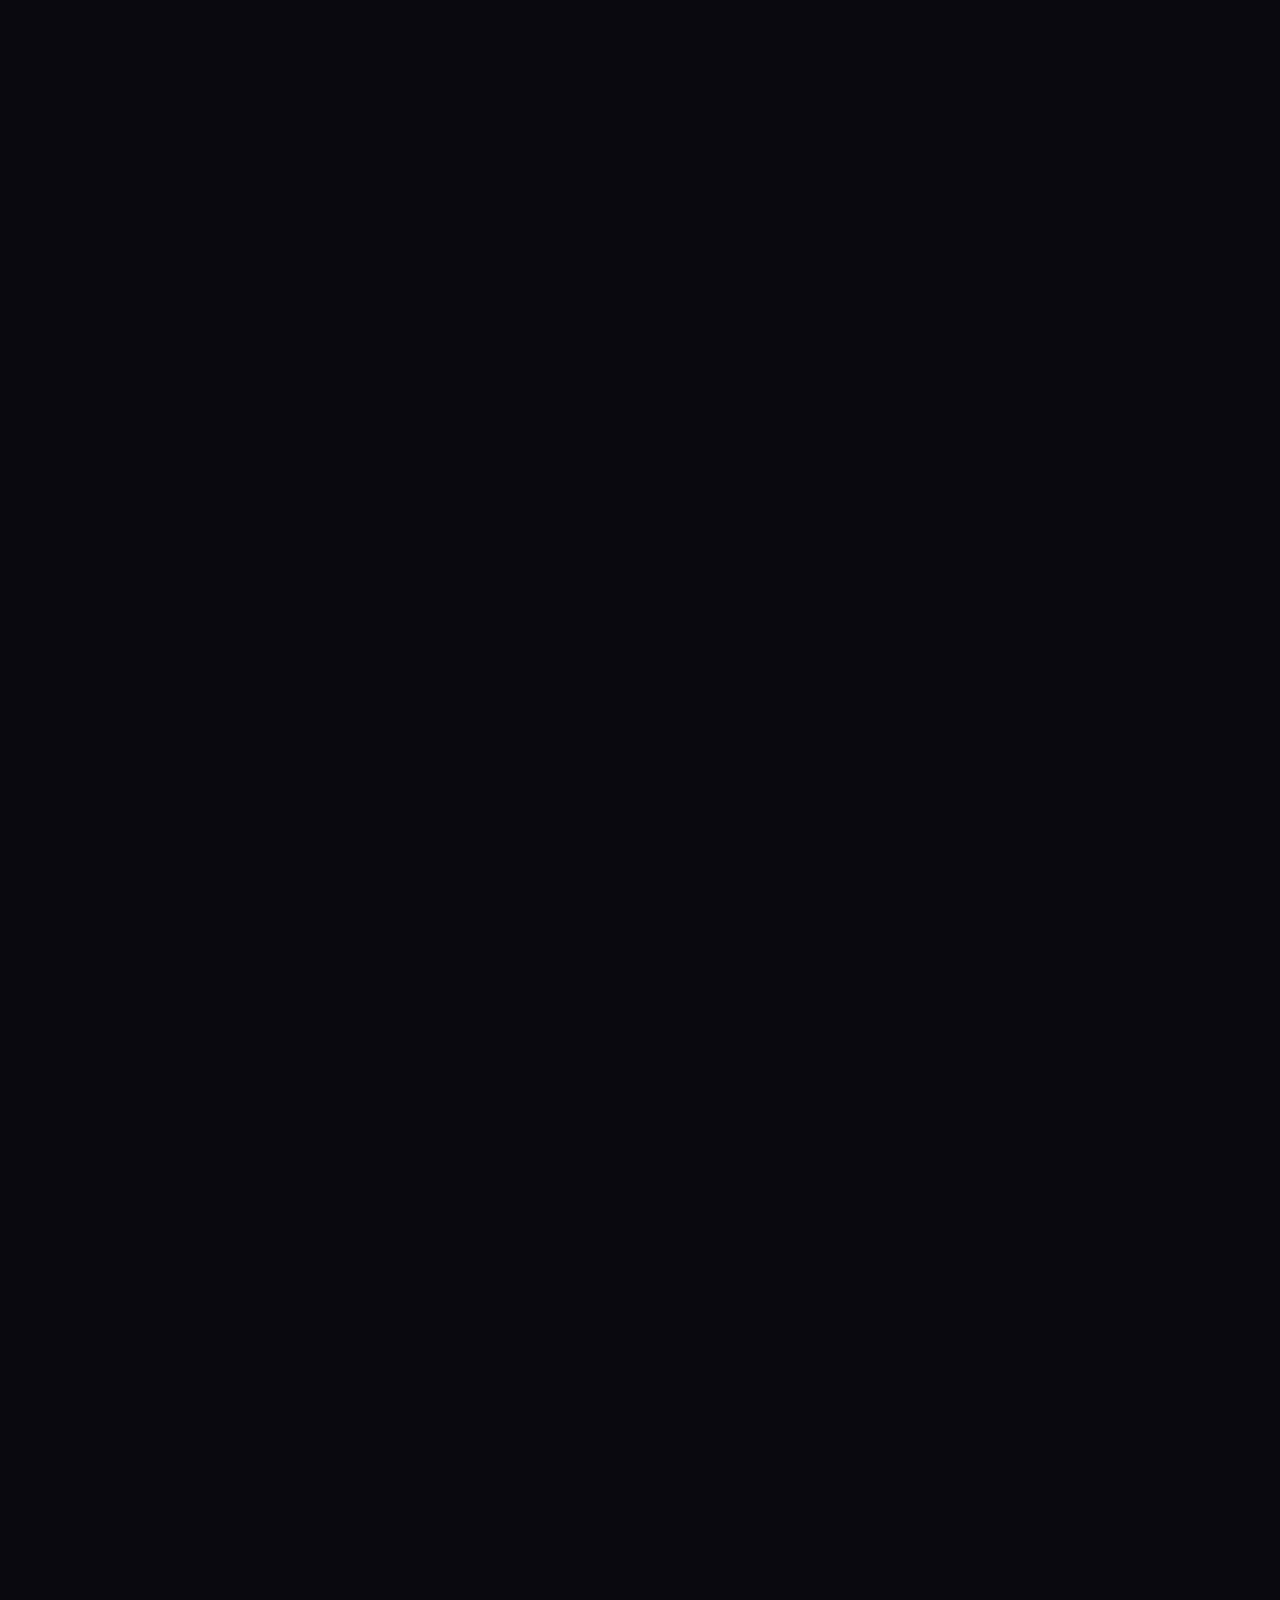
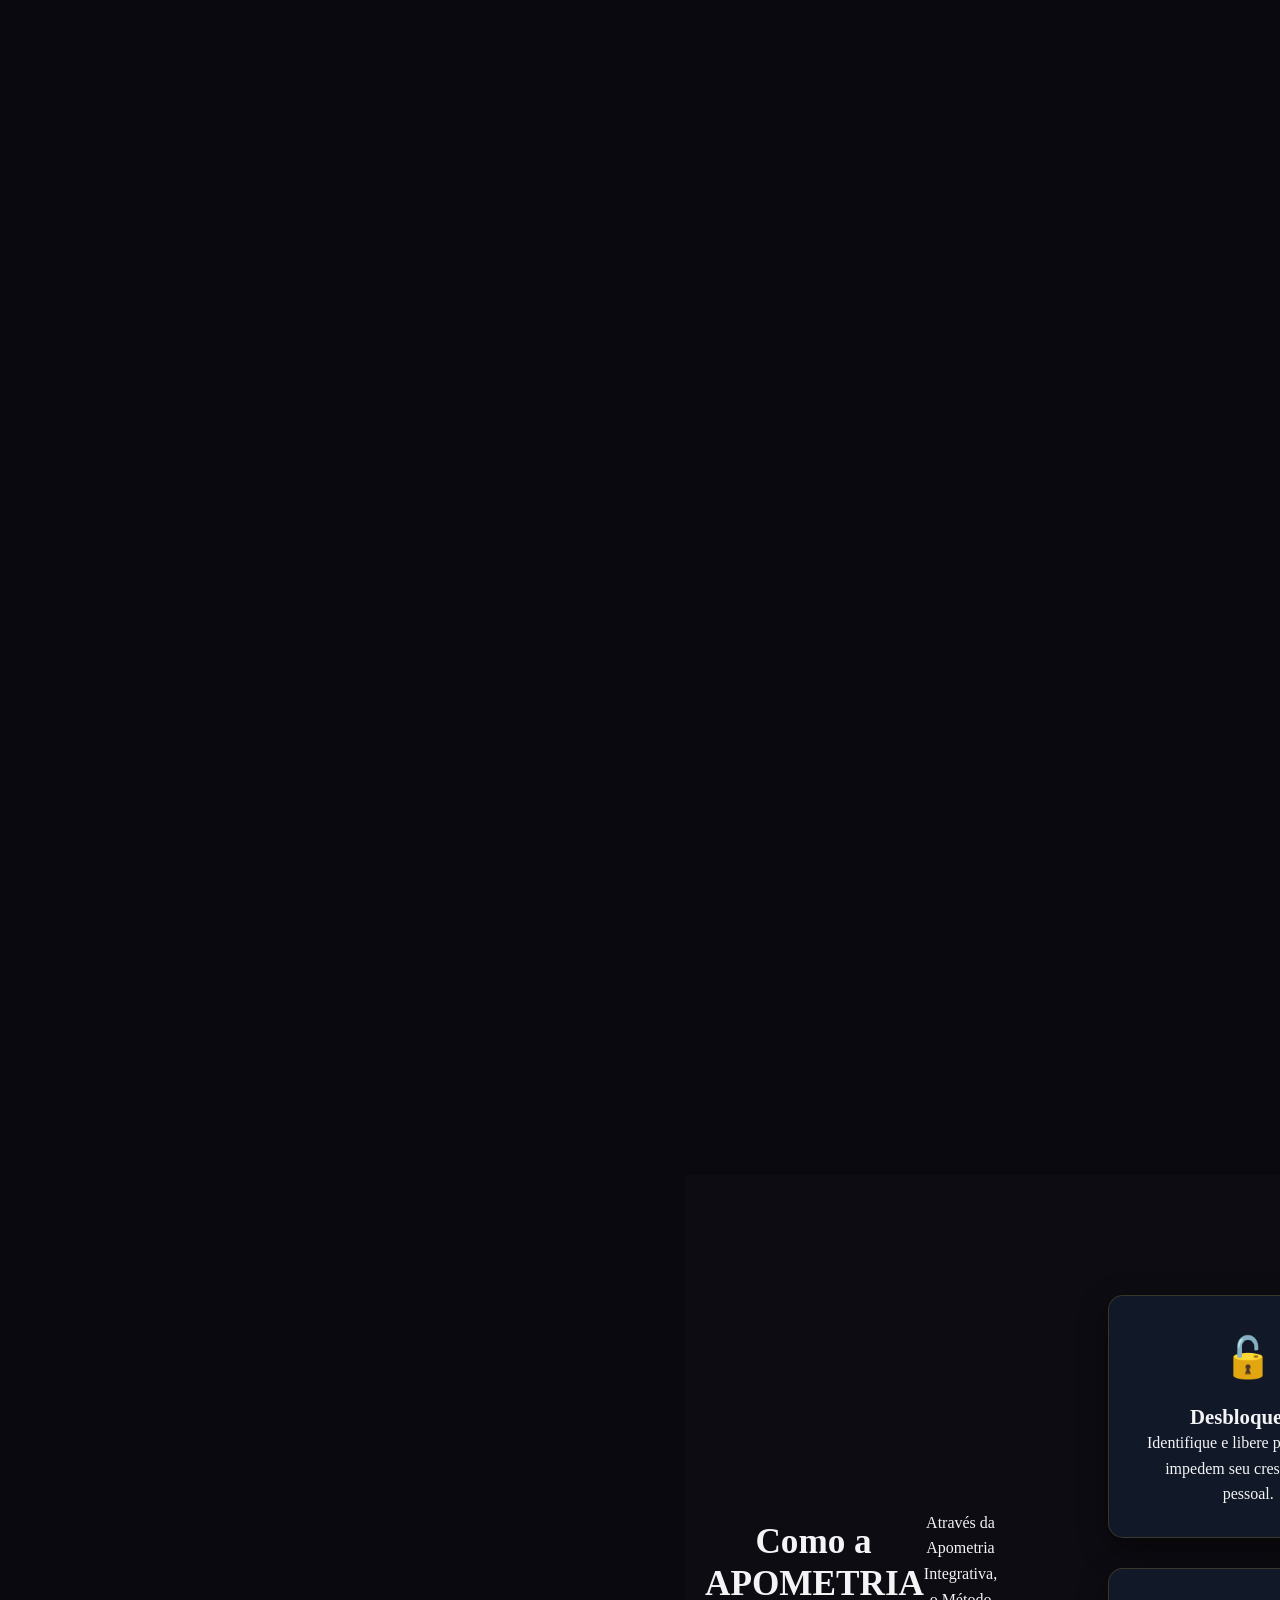
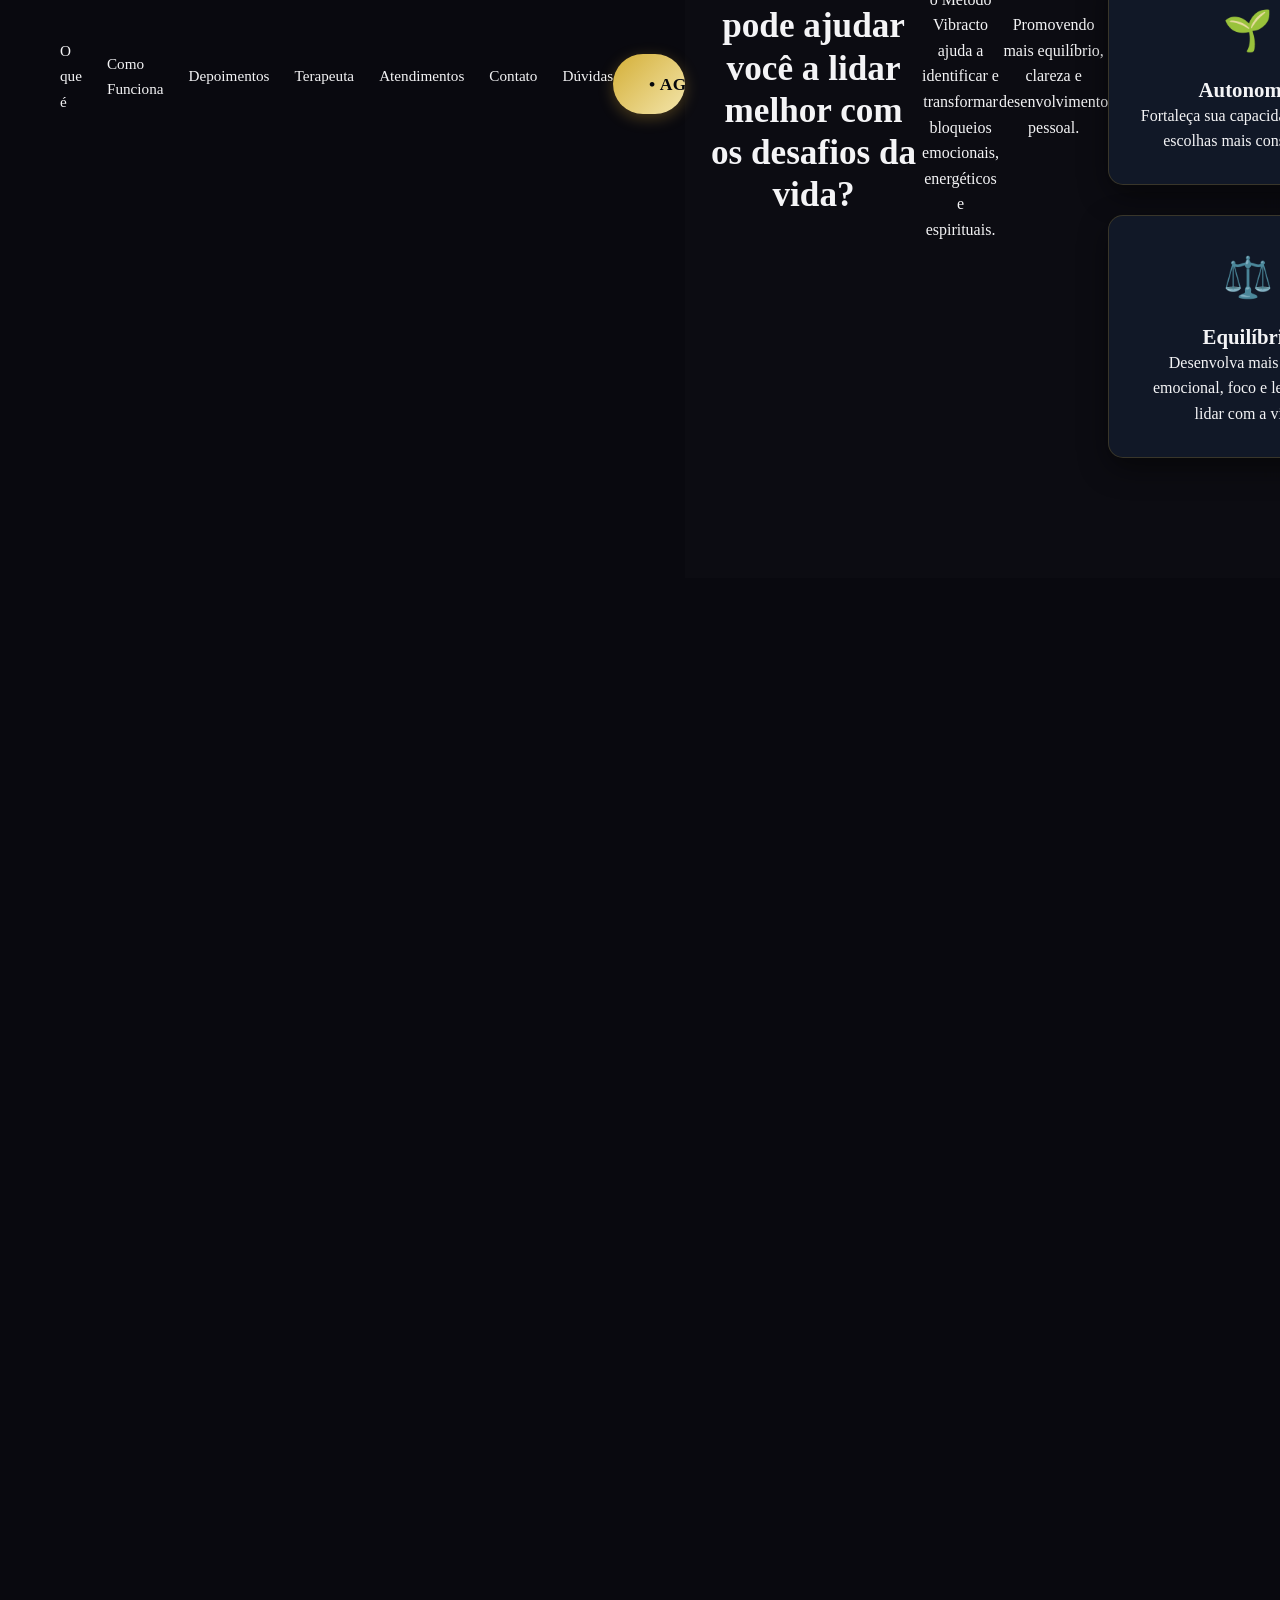
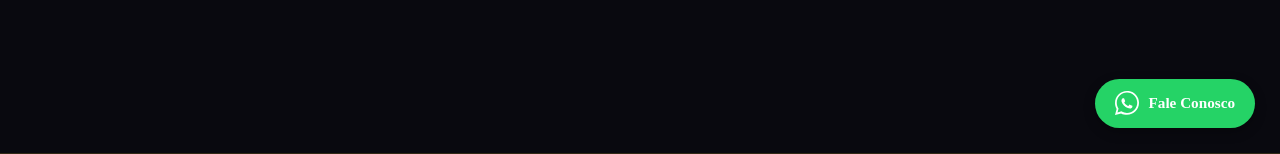
==== index.html @ 5a7e4916 "Update button text for session scheduling" ====
<!DOCTYPE html>
<html lang="pt-BR">

<head>
    <meta charset="UTF-8">
    <meta name="viewport" content="width=device-width, initial-scale=1.0">

    <title>Método Vibracto - Apometria Integrativa</title>

    <!-- CSS -->
    <link rel="stylesheet" href="style.css">

    <!-- Google Fonts -->
    <link rel="preconnect" href="https://fonts.googleapis.com">
    <link rel="preconnect" href="https://fonts.gstatic.com" crossorigin>

    <link href="https://fonts.googleapis.com/css2?family=Montserrat:wght@300;400;500;600;700;800&display=swap" rel="stylesheet">
</head>

<body>
    
<!-- =========================
         CABEÇALHO
    ========================== -->

    <header>
    <div class="container header-container">

            <div class="header-top">
            <div class="logo">
                <img src="logofenixdefogo.png" alt="Método Vibracto Logo">
            </div>

            <!-- Botão Mobile -->
            <button class="menu-toggle" id="menu-toggle" aria-label="Abrir Menu">
                <span class="bar"></span>
                <span class="bar"></span>
                <span class="bar"></span>
            </button>
        </div>

        <nav id="nav-menu">
            <ul>
                <li><a href="#sobre">O que é</a></li>
                <li><a href="#como-funciona">Como Funciona</a></li>
                <li><a href="#depoimentos">Depoimentos</a></li>
                <li><a href="#terapeuta">Terapeuta</a></li>
                <li><a href="#precos">Atendimentos</a></li>
                <li><a href="#contato">Contato</a></li>
                <li><a href="#faq">Dúvidas</a></li>
            </ul>
        </nav>

       <a href="https://wa.me/5511987063494?text=Ol%C3%A1%2C%20gostaria%20de%20agendar%20uma%20sess%C3%A3o%20Apom%C3%A9trica." 
   target="_blank" 
   rel="noopener noreferrer" 
   class="btn btn-large btn-gold-neon" 
   style="margin-top: 15px;">
   • Agendar sessão!
</a>
    
    <!-- Seção Hero -->
    <section class="hero">
        <div class="container">
            <div class="hero-content">
                <div class="hero-text">
                    <h1>Liberte-se de Padrões Repetitivos e Retome o Controle da Sua Vida<br>
<span>Método Vibracto • Apometria Integrativa</span></h1>

<p>Você sente que faz de tudo para mudar, mas continua caindo nos mesmos ciclos?</p>

<p>Relacionamentos desgastantes, ansiedade constante e sensação de estagnação costumam ter raízes mais profundas do que aparentam. A Apometria Integrativa atua na causa para restabelecer seu equilíbrio.</p>
                    
                    <a href="https://wa.me/5511987063494?text=Ol%C3%A1%2C%20gostaria%20de%20agendar%20uma%20sess%C3%A3o%20Apom%C3%A9trica." target="_blank" rel="noopener noreferrer" class="btn btn-large" style="margin-top: 15px;">Quero iniciar minha sessão</a>
                </div>
                <div class="hero-image">
                    <img src="assetsadautoterno.png" alt="Adauto Santana">
                </div>
            </div>

            <!-- Banner de Destaques -->
            <div class="hero-highlights-banner">
                <div class="highlight-item">
                    <div class="icon-circle">
                        <svg viewBox="0 0 24 24" fill="none" stroke="currentColor" stroke-width="2" stroke-linecap="round" stroke-linejoin="round">
                            <circle cx="12" cy="12" r="10"></circle>
                            <line x1="2" y1="12" x2="22" y2="12"></line>
                            <path d="M12 2a15.3 15.3 0 0 1 4 10 15.3 15.3 0 0 1-4 10 15.3 15.3 0 0 1-4-10 15.3 15.3 0 0 1 4-10z"></path>
                        </svg>
                    </div>
                    <div class="highlight-text">
                        <h4>Atendimento Online</h4>
                        <p>Para todo o Brasil</p>
                    </div>
                </div>

                <div class="highlight-item">
                    <div class="icon-circle">
                        <svg viewBox="0 0 24 24" fill="none" stroke="currentColor" stroke-width="2" stroke-linecap="round" stroke-linejoin="round">
                            <path d="M20 21v-2a4 4 0 0 0-4-4H8a4 4 0 0 0-4 4v2"></path>
                            <circle cx="12" cy="7" r="4"></circle>
                        </svg>
                    </div>
                    <div class="highlight-text">
                        <h4>Sessões Individuais</h4>
                        <p>Atendimento personalizado</p>
                    </div>
                </div>

                <div class="highlight-item">
                    <div class="icon-circle">
                        <svg viewBox="0 0 24 24" fill="none" stroke="currentColor" stroke-width="2" stroke-linecap="round" stroke-linejoin="round">
                            <path d="M14 2H6a2 2 0 0 0-2 2v16a2 2 0 0 0 2 2h12a2 2 0 0 0 2-2V8z"></path>
                            <polyline points="14 2 14 8 20 8"></polyline>
                            <line x1="16" y1="13" x2="8" y2="13"></line>
                            <line x1="16" y1="17" x2="8" y2="17"></line>
                            <polyline points="10 9 9 9 8 9"></polyline>
                        </svg>
                    </div>
                    <div class="highlight-text">
                        <h4>Relatório Pós-Sessão</h4>
                        <p>Áudio e orientações</p>
                    </div>
                </div>

                <div class="highlight-item">
                    <div class="icon-circle">
                        <svg viewBox="0 0 24 24" fill="none" stroke="currentColor" stroke-width="2" stroke-linecap="round" stroke-linejoin="round">
                            <polygon points="12 2 15.09 8.26 22 9.27 17 14.14 18.18 21.02 12 17.77 5.82 21.02 7 14.14 2 9.27 8.91 8.26 12 2"></polygon>
                        </svg>
                    </div>
                    <div class="highlight-text">
                        <h4>Método Exclusivo</h4>
                        <p>Mais de 15 anos de experiência</p>
                    </div>
                </div>
            </div>
        </div>
    </section>

    <!-- Seção Problemas -->
    <section class="problems">
        <div class="container">
            <h2>Como a APOMETRIA pode ajudar você a lidar melhor com os desafios da vida?</h2>
            <p>Através da Apometria Integrativa, o Método Vibracto ajuda a identificar e transformar bloqueios emocionais, energéticos e espirituais.</p>
            <p>Promovendo mais equilíbrio, clareza e desenvolvimento pessoal.</p>
            
            <div class="problems-grid">
                <div class="problem-item">
                    <p>🔓</p>
                    <h3>Desbloqueios</h3>
                    <p>Identifique e libere padrões que impedem seu crescimento pessoal.</p>
                </div>
                <div class="problem-item">
                    <p>🌱</p>
                    <h3>Autonomia</h3>
                    <p>Fortaleça sua capacidade de fazer escolhas mais conscientes.</p>
                </div>
                <div class="problem-item">
                    <p>⚖️</p>
                    <h3>Equilíbrio</h3>
                    <p>Desenvolva mais clareza emocional, foco e leveza para lidar com a vida.</p>
                </div>
            </div>
            
            <div style="margin-top:40px;">
                <p>Muitas vezes, não se trata de falta de esforço ou capacidade.</p>
                <p>Bloqueios emocionais, energéticos e espirituais podem estar influenciando sua vida de maneira silenciosa.</p>
            </div>
        </div>
    </section>

    <!-- Seção Identificação -->
    <section class="identification">
        <div class="container">
            <h2 style="text-align:center;">Você se identifica com alguma destas situações?</h2>
            <ul class="identification-list">
                <li>Vive em estado constante de ansiedade ou tensão;</li>
                <li>Sente-se emocionalmente esgotado;</li>
                <li>Tem dificuldade para agir apesar de saber o que precisa fazer;</li>
                <li>Enfrenta desafios recorrentes nos relacionamentos;</li>
                <li>Guarda sentimentos e encontra dificuldade para se expressar;</li>
                <li>Tem a sensação de estar desconectado de si mesmo.</li>
            </ul>
            <div style="text-align:center; margin-top:30px;">
                <a href="https://wa.me/5511987063494?text=Ol%C3%A1%2C%20Seja%20bem%20vindo(a)." target="_blank" rel="noopener noreferrer" class="btn">Quero iniciar minha sessão</a>
            </div>
        </div>
    </section>

    <!-- Seção O que é -->
<section id="sobre" class="about-section">
    <div class="container">
        
        <!-- Título em Camadas com Marca d'água "O QUE É" -->
        <div class="about-title-wrapper">
            <span class="about-bg-text">O QUE É</span>
            <h2>O que é a <span>Apometria Integrativa</span></h2>
        </div>

        <div class="about-grid">
            
            <!-- Lado Esquerdo: Texto Explicativo -->
            <div class="about-text">
                <p>A <strong>Apometria Integrativa</strong> é uma abordagem terapêutica avançada de cura energética que atua nos aspectos <strong>emocionais, energéticos e espirituais<strong> do ser humano, buscando compreender as causas profundas de padrões, bloqueios e desequilíbrios que podem influenciar diferentes áreas da vida.</p>
                <p>Seu propósito é favorecer o autoconhecimento, promover a reorganização interna e ampliar a consciência, auxiliando cada pessoa a viver com mais <strong>equilíbrio, clareza e conexão<strong> com sua própria essência.</p>
                </p>Utilizando impulsos de comando e sintonização com frequências de luz, a técnica atua nas camadas mais profundas da mente e do campo sutil. São trabalhados e neutralizados registros de traumas, bloqueios recorrentes, pactos antigos, dispositivos sutis e influências externas que travam a evolução pessoal.</p>
                </p>O resultado é um processo profundo de purificação e realinhamento vibracional em toda a trajetória do ser.
                    <p class="service-type">✦ Sessões realizadas 100% a distância, no conforto do seu espaço e com a mesma eficácia.</p>
                
                </div>

            <!-- Lado Direito: Cards com Reflexo, Sombra e Borda Dourada -->
            <div class="about-cards">
                
                <!-- Card 1 -->
                <div class="about-card">
                    <h3>Durante as sessões, trabalhamos:</h3>
                    <ul class="about-list star-icons">
                        <li>Padrões repetitivos</li>
                        <li>Cargas emocionais</li>
                        <li>Conflitos energéticos</li>
                        <li>Questões espirituais</li>
                    </ul>
                </div>

                <!-- Card 2 -->
                <div class="about-card">
                    <h3>Que podem afetar áreas como:</h3>
                    <ul class="about-list check-icons">
                        <li>Relacionamentos</li>
                        <li>Prosperidade</li>
                        <li>Saúde Emocional / Mental</li>
                        <li>Harmonia Familiar</li>
                        <li>Desenvolvimento espiritual</li>
                    </ul>
                </div>

            </div>

        </div>
    </div>
</section>

   <!-- Seção Passo a Passo -->
<section id="passo-a-passo" class="steps-section">
    <div class="container">
        
        <!-- Título em Camadas com Marca d'água "ETAPAS" -->
        <div class="steps-title-wrapper">
            <span class="steps-bg-text">ETAPAS</span>
            <h2>Como funciona a sessão? <span>Passo a Passo</span></h2>
        </div>

        <div class="steps-grid">
            
            <!-- Passo 01 -->
            <div class="step-card">
                <span class="step-number">01</span>
                <h3>Você escolhe a modalidade</h3>
                <p>Sessão de Apometria a distância conforme seu momento.</p>
            </div>

            <!-- Passo 02 -->
            <div class="step-card">
                <span class="step-number">02</span>
                <h3>Identificação dos Bloqueios</h3>
                <p>Mapeamos padrões, influências e questões que podem estar impactando sua vida.</p>
            </div>

            <!-- Passo 03 -->
            <div class="step-card">
                <span class="step-number">03</span>
                <h3>Sessão Apométrica</h3>
                <p>Harmonização emocional, energética e espiritual.</p>
            </div>

            <!-- Passo 04 -->
            <div class="step-card">
                <span class="step-number">04</span>
                <h3>Integração e Orientações</h3>
                <p>Você recebe o relatório de apometria com o que foi trabalhado no seu campo energético.</p>
            </div>

        </div>
    </div>
</section>
    <!-- Seção Depoimentos (Estilo Rede Social) -->
<section id="depoimentos" class="testimonials">
    <div class="container">
        
        <div class="testimonials-header" style="text-align:center; margin-bottom: 40px;">
            <h2 style="font-size: 2.2rem; letter-spacing: 1px;">VIDAS <span style="color: var(--primary-color, #e2b037);">TRANSFORMADAS</span></h2>
            <p style="color: var(--text-muted); font-size: 0.95rem; margin-top: 8px;">Histórias reais de pessoas que encontraram o equilíbrio através dos nossos atendimentos.</p>
        </div>

        <div class="testimonials-grid">
            
            <!-- 1. Amanda -->
            <div class="testimonial-item">
                <div class="social-header">
                    <div class="avatar-circle">A</div>
                    <div class="user-info">
                        <h3>Amanda R.</h3>
                        <span class="user-meta">27 anos – Praia Grande/SP</span>
                    </div>
                </div>
                <div class="stars">★★★★★</div>
                <p class="testimonial-text">"A cada sessão de Apometria Integrativa, percebo o quanto tenho me libertado de padrões que antes limitavam minha vida. É um processo de transformação que me fortalece e me permite seguir em frente com mais consciência. Sou profundamente grata por essa ferramenta."</p>
                <div class="social-actions">
                    <span class="action-btn">❤️ Responder</span>
                    <span class="action-btn">Responder com um reel</span>
                </div>
            </div>

            <!-- 2. Ricardo -->
            <div class="testimonial-item">
                <div class="social-header">
                    <div class="avatar-circle">R</div>
                    <div class="user-info">
                        <h3>Ricardo Mendonça</h3>
                        <span class="user-meta">42 anos – São Paulo/SP</span>
                    </div>
                </div>
                <div class="stars">★★★★★</div>
                <p class="testimonial-text">"Percebi mudanças na forma como lidava com situações que antes me causavam sofrimento. Passei a enxergar minha vida com mais clareza e tranquilidade."</p>
                <div class="social-actions">
                    <span class="action-btn">❤️ Responder</span>
                    <span class="action-btn">Responder com um reel</span>
                </div>
            </div>

            <!-- 3. Patricia -->
            <div class="testimonial-item">
                <div class="social-header">
                    <div class="avatar-circle">P</div>
                    <div class="user-info">
                        <h3>Patricia Costa</h3>
                        <span class="user-meta">38 anos – São Paulo/SP</span>
                    </div>
                </div>
                <div class="stars">★★★★★</div>
                <p class="testimonial-text">"Passei a tomar decisões com mais clareza e confiança, o que refletiu positivamente na minha vida profissional."</p>
                <div class="social-actions">
                    <span class="action-btn">❤️ Responder</span>
                    <span class="action-btn">Responder com um reel</span>
                </div>
            </div>

            <!-- 4. Carla Mendes (NOVO) -->
            <div class="testimonial-item">
                <div class="social-header">
                    <div class="avatar-circle">C</div>
                    <div class="user-info">
                        <h3>Carla Mendes</h3>
                        <span class="user-meta">40 anos</span>
                    </div>
                </div>
                <div class="stars">★★★★★</div>
                <p class="testimonial-text">"Tanta cura, tratamento e quebra de padrões... A cada sessão de Apometria eu me liberto mais. Eu amo este método!"</p>
                <div class="social-actions">
                    <span class="action-btn">❤️ Responder</span>
                    <span class="action-btn">Responder com um reel</span>
                </div>
            </div>

        </div>

        <div style="text-align:center; margin-top:40px;">
            <a href="https://wa.me/5511987063494?text=Ol%C3%A1%2C%20Seja%20bem%20vindo(a)." target="_blank" rel="noopener noreferrer" class="btn">Falar com o terapeuta</a>
        </div>
    </div>
</section>

    <!-- Seção Terapeuta -->
<section id="terapeuta" class="therapist">
    <div class="container">
        <div class="therapist-grid">
            <div class="therapist-image">
                <img src="adautosantana.png" alt="Adauto Santana Terapeuta">
            </div>
            
            <div class="therapist-info">
                <h2>Quem é Adauto Santana</h2>
                
                <!-- Frase de destaque em dourado com espaçamento inferior -->
                <blockquote style="color: #D4AF37; font-size: 1.25rem; font-weight: 600; line-height: 1.6; margin-bottom: 2rem; font-style: italic;">
                    "Acredito que a transformação verdadeira só acontece quando olhamos além dos sintomas e tratamos a raiz do problema."
                </blockquote>

                <p>Há mais de 15 anos, ajudo pessoas a liberarem bloqueios emocionais, energéticos e espirituais para viverem com mais leveza e propósito. Minha jornada começou na Dança de Salão, onde, através do movimento e do contato com centenas de histórias, percebi como nossos padrões emocionais se refletem na forma como nos relacionamos com o mundo e conosco mesmos.</p>
                
                <p>Em busca de respostas profundas, especializei-me em Terapia Comportamental, Reiki, Apometria e terapias energéticas integrativas.</p>
                
                <p>A síntese dessa bagagem deu origem ao <strong>Método Vibracto</strong> — uma abordagem exclusiva projetada para identificar e destravar áreas como relacionamentos, prosperidade, autoestima e equilíbrio emocional.</p>
                
                <p>Hoje, através de atendimentos individuais, cursos e vivências, ofereço um espaço seguro e acolhedor para você se reconectar com a sua verdadeira essência.</p>
            <div style="margin-top: 2.5rem;">
                    <a href="https://www.instagram.com/metodovibracto/" target="_blank" rel="noopener noreferrer" style="display: inline-block; background-color: #D4AF37; color: #FFFFFF; font-weight: 600; text-decoration: none; padding: 12px 28px; border-radius: 50px; font-size: 1rem; transition: background-color 0.3s ease; box-shadow: 0 4px 10px rgba(0,0,0,0.15);">
                        Instagram @metodovibracto
                    </a>
                </div>
            </div>
        </div>
    </div>
</section>

<section class="formacao-section">
  <div class="therapist-grid">

    <!-- Coluna Esquerda: Informações de Formação -->
    <div class="therapist-info">
      <span class="subtitulo-tag">FORMAÇÃO</span>
      <h2>Fundamentação teórica e prática técnica.</h2>
      <p>Um trabalho construido com dedicação, estudo formal e conhecimento constante ao longo de minha trajetória.</p>
      <p>Minha formação reúne Apometria, Reiki (Nível Mestre), terapia vibracional e emocional.</p>
    </div>

    <!-- Coluna Direita: Imagem Principal em Destaque + Miniaturas -->
    <div class="therapist-image">
      <!-- Certificado Principal em Destaque -->
      <img id="certificado-destaque" src="certificado1.png" alt="Certificado em Destaque">
      
      <!-- Carrossel de Miniaturas -->
      <div class="carousel-container">
        <div class="carousel-track">
          <img class="mini-cert" src="certificado1.png" alt="Certificado 1" onclick="trocarDestaqueManualmente(0)">
          <img class="mini-cert" src="certificado2.png" alt="Certificado 2" onclick="trocarDestaqueManualmente(1)">
          <img class="mini-cert" src="certificado3.png" alt="Certificado 3" onclick="trocarDestaqueManualmente(2)">
          <img class="mini-cert" src="certificado4.png" alt="Certificado 4" onclick="trocarDestaqueManualmente(3)">
          <img class="mini-cert" src="certificado5.png" alt="Certificado 5" onclick="trocarDestaqueManualmente(4)">
          <img class="mini-cert" src="certificado6.png" alt="Certificado 6" onclick="trocarDestaqueManualmente(5)">
          <img class="mini-cert" src="certificado7.png" alt="Certificado 7" onclick="trocarDestaqueManualmente(6)">
          <img class="mini-cert" src="certificado8.png" alt="Certificado 8" onclick="trocarDestaqueManualmente(7)">
        </div>
      </div>
    </div>

  </div>
</section>

<!-- Script de Controle Automático e Manual -->
<script>
  // Lista com o nome exato das suas imagens (respeite maiúsculas/minúsculas)
  const listaCertificados = [
    "certificado1.png",
    "certificado2.png",
    "certificado3.png",
    "certificado4.png",
    "certificado5.png",
    "certificado6.png",
    "certificado7.png",
    "certificado8.png"
  ];

  let indiceAtual = 0;
  let temporizadorSlide;

  function atualizarCertificado(index) {
    const imgDestaque = document.getElementById('certificado-destaque');
    const miniaturas = document.querySelectorAll('.mini-cert');

    if (imgDestaque) {
      imgDestaque.src = listaCertificados[index];
    }

    // Marca a miniatura correspondente com borda ativa
    miniaturas.forEach((mini, i) => {
      if (i === index) {
        mini.style.opacity = "1";
        mini.style.border = "2px solid #00ff88";
      } else {
        mini.style.opacity = "0.6";
        mini.style.border = "none";
      }
    });
  }

  function proximoSlide() {
    indiceAtual = (indiceAtual + 1) % listaCertificados.length;
    atualizarCertificado(indiceAtual);
  }

  function trocarDestaqueManualmente(index) {
    indiceAtual = index;
    atualizarCertificado(indiceAtual);
    // Reinicia o tempo automático quando o usuário clica
    clearInterval(temporizadorSlide);
    temporizadorSlide = setInterval(proximoSlide, 3500);
  }

  // Inicia a troca automática a cada 3,5 segundos
  window.addEventListener('DOMContentLoaded', () => {
    atualizarCertificado(0);
    temporizadorSlide = setInterval(proximoSlide, 3500);
  });
</script>
        
<!-- Seção Preços -->
<section id="precos" class="pricing">
    <div class="container">
        
        <!-- Título Stylized com Marca d'água -->
        <div class="pricing-title-wrapper">
            <span class="pricing-bg-text">PLANOS</span>
            <h2>Opções de <span>Atendimento</span></h2>
        </div>

        <div class="pricing-grid">
            
            <!-- Card 1: Sessão Avulsa -->
            <div class="pricing-item">
                <div class="pricing-content">
                    <h3>Sessão Avulsa</h3>
                    <p>Atendimento individual focado em uma questão específica</p>
                    <div class="price">R$ 180,00</div>
                    
                    <!-- Lista de Benefícios -->
                    <ul class="pricing-features">
                        <li><span>✓</span> Atendimento individual e 100% online</li>
                        <li><span>✓</span> Avaliação energética inicial</li>
                        <li><span>✓</span> Trabalho direcionado à questão apresentada</li>
                        <li><span>✓</span> Áudio com orientações pós-sessão</li>
                    </ul>
                </div>
                <a href="https://wa.me/5511987063494?text=Quero%20agendar%20uma%20Sess%C3%A3o%20Avulsa." target="_blank" rel="noopener noreferrer" class="btn btn-sm">Agendar Sessão</a>
            </div>

            <!-- Card 2: Acompanhamento Completo (Destaque) -->
            <div class="pricing-item featured">
                <div class="pricing-content">
                    <span class="badge-recommended">MAIS ESCOLHIDO</span>
                    <h3>Acompanhamento Completo</h3>
                    <p>Um processo continuo de 3 sessões para promover sua transformação. </p>
                    <div class="price">R$ 480,00</div>
                    
                    <!-- Lista de Benefícios -->
                    <ul class="pricing-features">
                        <li><span>✓</span> Processo estruturado em 3 etapas</li>
                        <li><span>✓</span> Acompanhamento individual</li>
                        <li><span>✓</span> Feedback e orientações após cada sessão</li>
                        <li><span>✓</span> Suporte via WhatsApp durante o processo</li>
                        <li><span>✓</span> Prioridade no agendamento de horários</li>
                    </ul>
                </div>
                <a href="https://wa.me/5511987063494?text=Quero%20agendar%20o%20Acompanhamento%20Completo." target="_blank" rel="noopener noreferrer" class="btn btn-sm">Agendar Acompanhamento</a>
            </div>

        </div>
    </div>
</section>

    <!-- Seção Contato -->
    <section id="contato" class="contact">
        <div class="container">
            <h2 style="text-align:center;">Entre em Contato</h2>
            <p style="text-align:center;">Tem alguma dúvida específica? Envie sua mensagem e responderemos em breve.</p>
            <div class="contact-form">
                <form action="https://formspree.io/f/xkodyzeq" method="POST">
                    <div class="form-group">
                        <label for="name">Nome Completo</label>
                        <input type="text" id="name" name="name" required placeholder="Seu nome">
                    </div>
                    <div class="form-group">
                        <label for="email">E-mail</label>
                        <input type="email" id="email" name="email" required placeholder="Seu e-mail">
                    </div>
                    <div class="form-group">
                        <label for="message">Mensagem</label>
                        <textarea id="message" name="message" rows="4" required placeholder="Como podemos ajudar?"></textarea>
                    </div>
                    <button type="submit" class="btn" style="width:100%;">Enviar Mensagem</button>
                </form>
            </div>
        </div>
    </section>

   <!-- Seção FAQ -->
    <section id="faq" class="faq">
        <div class="container">
            
            <!-- TÍTULO ATUALIZADO EM CAMADAS -->
            <div class="faq-title-wrapper">
                <span class="faq-bg-text">FAQ</span>
                <h2>Dúvidas <span>Frequentes</span></h2>
            </div>
            
            <div class="faq-container">
                <div class="faq-item">
                    <button class="faq-question">A sessão é a distância ou presencial?</button>
                    <div class="faq-answer">
                        <p>Sim. Os atendimentos acontecem à distância, com privacidade e acolhimento.</p>
                    </div>
                </div>
                <div class="faq-item">
                    <button class="faq-question">Preciso acreditar em espiritualidade?</button>
                    <div class="faq-answer">
                        <p>Não. O processo respeita a experiência e as crenças individuais.</p>
                    </div>
                </div>
                <div class="faq-item">
                    <button class="faq-question">Quantas sessões são necessárias?</button>
                    <div class="faq-answer">
                        <p>Cada pessoa possui necessidades diferentes. Isso é avaliado individualmente.</p>
                    </div>
                </div>
                <div class="faq-item">
                    <button class="faq-question">A apometria substitui tratamento médico ou psicológico?</button>
                    <div class="faq-answer">
                        <p>Não. A Apometria Integrativa é uma prática complementar e não substitui acompanhamentos médicos ou psicológicos quando necessários.</p>
                    </div>
                </div>
                <div class="faq-item">
                    <button class="faq-question">Preciso de algum preparo no dia da sessão marcado?</button>
                    <div class="faq-answer">
                        <p>Não. No dia da realização do tratamento, você pode manter sua rotina normal de trabalho, estudo ou outras atividades às quais precise se dedicar.</p>
                    </div>
                </div>
                <div class="faq-item">
                    <button class="faq-question">Qual o primeiro passo após agendar a sessão?</button>
                    <div class="faq-answer">
                        <p>Primeiramente, é feito um relatório inicial com perguntas sobre o seu caso, estado físico, mental, emocional e espiritual, além das questões que você deseja que sejam trabalhadas. Após colher suas queixas, faço um estudo aprofundado para tratar o seu caso da melhor maneira possível.</p>
                    </div>
                </div>
                <div class="faq-item">
                    <button class="faq-question">Como fico sabendo dos resultados do tratamento apométrico?</button>
                    <div class="faq-answer">
                        <p>Ao final de cada sessão, você recebe um retorno detalhado sobre o trabalho realizado. Compartilho, por meio de áudio e/ou mensagem, os principais aspectos observados durante o atendimento, os padrões identificados e os pontos que receberam maior atenção ao longo do processo.</p>
                        <p>Além disso, apresento minhas percepções como terapeuta e as orientações que podem contribuir para a continuidade do seu desenvolvimento e integração das experiências vivenciadas na sessão.</p>
                        <p>No pós-sessão, você também recebe recomendações práticas para favorecer a manutenção do seu equilíbrio emocional, energético e espiritual, como cuidados com o descanso, hidratação, momentos de introspecção, observação das emoções e atitudes que fortaleçam seu bem-estar no dia a dia.</p>
                    </div>
                </div>
            </div>
        </div>
    </section>

    <!-- Call to Action Final -->
    <section class="final-cta">
        <div class="container">
            <h2>Pronto para iniciar sua transformação?</h2>
            <p style="margin-top: 15px;">
                O Método Vibracto tem ajudado pessoas a superar bloqueios,
                ressignificar experiências e construir uma vida com mais equilíbrio,
                consciência e bem-estar.
            </p>
            <p style="font-weight: 600; margin-top: 10px;">Faça parte dessa transformação.</p>

            <div class="cta-buttons">
                <a href="https://wa.me/5511987063494?text=Ol%C3%A1%2C%20quero%20iniciar%20minha%20transforma%C3%A7%C3%A3o."
                   target="_blank"
                   rel="noopener noreferrer"
                   class="btn btn-large">
                    Agendar via WhatsApp
                </a>

                <a href="https://chat.whatsapp.com/GluwyDBearHERxa67b8f9o?s=em&p=a&ilr=0&amv=3"
                   target="_blank"
                   rel="noopener noreferrer"
                   class="btn-whatsapp-group">
                    ✨ Comunidade Método Vibracto
                </a>
            </div>
        </div>
    </section>

    <!-- Rodapé -->
    <footer class="footer">
        <div class="container">
            <p style="margin-bottom: 8px;">Método Vibracto Terapias - Todos os direitos reservados.</p>
            <p>@metodovibracto</p>
        </div>
    </footer>

    <!-- Botão Flutuante do WhatsApp -->
    <a href="https://wa.me/5511987063494?text=Ol%C3%A1%2C%20gostaria%20de%20saber%20mais%20sobre%20o%20M%C3%A9todo%20Vibracto." class="whatsapp-float" target="_blank" rel="noopener noreferrer" aria-label="Atendimento via WhatsApp">
        <svg viewBox="0 0 32 32">
            <path d="M16 0c-8.837 0-16 7.163-16 16 0 2.825 0.737 5.607 2.137 8.048l-2.137 7.952 8.135-2.133c2.351 1.284 5.019 1.961 7.865 1.961 8.837 0 16-7.163 16-16s-7.163-16-16-16zM16 29.35c-2.45 0-4.85-0.65-6.96-1.89l-0.5-0.3-5.17 1.35 1.38-5.04-0.33-0.52c-1.36-2.17-2.07-4.68-2.07-7.25 0-7.53 6.12-13.65 13.65-13.65s13.65 6.12 13.65 13.65-6.12 13.65-13.65 13.65zM22.51 19.38c-0.36-0.18-2.12-1.05-2.45-1.17s-0.57-0.18-0.81 0.18c-0.24 0.36-0.93 1.17-1.14 1.41s-0.42 0.27-0.78 0.09c-0.36-0.18-1.52-0.56-2.9-1.79-1.07-0.96-1.8-2.14-2.01-2.5-0.21-0.36-0.02-0.56 0.16-0.74 0.16-0.16 0.36-0.42 0.54-0.63s0.24-0.36 0.36-0.6c0.12-0.24 0.06-0.45-0.03-0.63s-0.81-1.95-1.11-2.67c-0.3-0.72-0.6-0.62-0.81-0.63h-0.69c-0.24 0-0.63 0.09-0.96 0.45s-1.26 1.23-1.26 3 1.29 3.48 1.47 3.72c0.18 0.24 2.54 3.88 6.15 5.44 0.86 0.37 1.53 0.59 2.05 0.76 0.86 0.27 1.65 0.23 2.27 0.14 0.69-0.1 2.12-0.87 2.42-1.71s0.3-1.56 0.21-1.71c-0.09-0.15-0.33-0.24-0.69-0.42z"></path>
        </svg>
        <span>Fale Conosco</span>
    </a>

    <!-- Interatividade com Javascript -->
    <script>
        document.addEventListener('DOMContentLoaded', function() {
            // 1. Lógica do Menu Hambúrguer (Mobile)
            const menuToggle = document.querySelector('.menu-toggle');
            const nav = document.querySelector('nav');

            if (menuToggle && nav) {
                menuToggle.addEventListener('click', function() {
                    nav.classList.toggle('active');
                });

                // Fecha o menu ao clicar em qualquer link
                const navLinks = nav.querySelectorAll('a');
                navLinks.forEach(link => {
                    link.addEventListener('click', function() {
                        nav.classList.remove('active');
                    });
                });
            }

            // 2. Lógica do FAQ (Accordion)
            document.querySelectorAll('.faq-question').forEach(button => {
                button.addEventListener('click', () => {
                    const faqItem = button.parentElement;
                    
                    // Fecha outros itens abertos
                    document.querySelectorAll('.faq-item').forEach(item => {
                        if (item !== faqItem) {
                            item.classList.remove('active');
                        }
                    });

                   // Alterna o estado do item clicado
                    faqItem.classList.toggle('active');
                });
            });
        });
    </script>
</body>
</html>
---- style.css ----
/* ==========================================================================
   1. VARIÁVEIS GLOBAIS
   ========================================================================== */

:root {
    /* Cores principais da identidade */
    --primary-color: #d4af37;        /* Dourado premium */
    --primary-hover: #f3e5ab;

    /* Fundos */
    --bg-deep: #05070c;              /* Fundo principal */
    --bg-card: #111827;              /* Cards */
    --bg-card-alt: #0d1322;          /* Seções alternadas */

    /* Textos */
    --text-light: #f4f4f6;
    --text-muted: #a0aab8;

    /* Bordas */
    --border-color: rgba(212,175,55,0.20);

    /* Efeitos */
    --shadow-card: 0 10px 30px rgba(0,0,0,0.45);
    --shadow-gold: 0 0 25px rgba(212,175,55,0.20);

    /* Layout */
    --radius: 12px;

    /* Animações */
    --transition: all 0.3s ease;

    /* Fonte */
    --font-primary: 'Montserrat', sans-serif;
}

/* ==========================================================================
   2. RESET GLOBAL
   ========================================================================== */

* {
    margin: 0;
    padding: 0;
    box-sizing: border-box;
}


html {
    scroll-behavior: smooth;
}


body {
    font-family: var(--font-primary);
    background-color: var(--bg-deep);
    color: var(--text-light);
    line-height: 1.6;
    overflow-x: hidden;
}

img {
    max-width: 100%;
    display: block;
}


a {
    text-decoration: none;
    color: inherit;
}


ul {
    list-style: none;
}


button,
input,
textarea {
    font-family: inherit;
}

/* ==========================================================================
   3. CONTAINER GLOBAL
   ========================================================================== */

.container {

    width: 100%;
    max-width: 1200px;

    margin: 0 auto;

    padding-left: 20px;
    padding-right: 20px;
}

       /* ==========================================================================
   4. COMPONENTES REUTILIZÁVEIS
   ========================================================================== */


/* Container principal */

.container {
    width: 100%;
    max-width: 1200px;
    margin: 0 auto;
    padding: 0 20px;
}

/* ==========================================================================
   5. Botões
   ========================================================================== */

.btn {

     position: relative;
    display: inline-flex;
    align-items: center;
    justify-content: center;

    overflow: hidden;
     background: linear-gradient(135deg,
                 var(--primary-color) 0%,
                  #aa820a 100%);
   
            color: #0d1322;
   
            font-weight: 700;
            padding: 14px 28px;
   
            border-radius: var(--radius);
   
            text-decoration: none;
            cursor: pointer;
   
            transition: var(--transition);
   
            text-transform: uppercase;
            font-size: 0.9rem;
            letter-spacing: 0.5px;
   
            border: 1px solid rgba(255, 235, 170, 0.6);
   
            box-shadow: 
                0 4px 20px rgba(212, 175, 55, 0.4),
                0 0 12px rgba(212, 175, 55, 0.2),
                inset 0 1px 1px rgba(255, 255, 255, 0.6);
        }

/* Reflexo dourado passando no botão */

        .btn::before {
            content: "";
            position: absolute;
            top: 0;
            left: -100%;
            width: 60%;
            height: 100%;
            background: linear-gradient(
                120deg, 
                transparent 0%, 
                rgba(255, 255, 255, 0.55) 50%, 
                transparent 100%
            );
            transform: skewX(-25deg);
            transition: left 0.75s ease-in-out;
        }

        .btn:hover {
            transform: translateY(-2px);
            background: linear-gradient(135deg, #e5be48 0%, #bb931b 100%);
            box-shadow: 
                0 6px 28px rgba(212, 175, 55, 0.65),
                0 0 18px rgba(212, 175, 55, 0.4),
                inset 0 1px 2px rgba(255, 255, 255, 0.8);
        }

        .btn:hover::before {
            left: 140%;
        }

        .btn-large {
            padding: 18px 36px;
            font-size: 1.05rem;
        }

        .btn-sm {
            padding: 10px 20px;
            font-size: 0.85rem;
        }
/* Botão Dourado Neon com Piscar Suave */
        .btn-gold-neon {
            position: relative;
            display: inline-flex;
            align-items: center;
            justify-content: center;
            color: #05070c !important;
            background: linear-gradient(135deg, var(--primary-color), #aa820a);
            font-weight: 800;
            text-transform: uppercase;
            text-decoration: none;
            border-radius: var(--radius);
            border: 1px solid rgba(255, 235, 170, 0.8);
            cursor: pointer;
            white-space: nowrap;
            transition: var(--transition);
            
            /* Efeito de iluminação contínua */
            animation: glowPulse 2.5s infinite ease-in-out;
        }

        .btn-gold-neon:hover {
            transform: scale(1.05);
            filter: brightness(1.2);
        }

        /* Animação Neon Flutuante */
        @keyframes glowPulse {
            0% {
                box-shadow: 
                    0 0 8px rgba(212, 175, 55, 0.6),
                    0 0 15px rgba(212, 175, 55, 0.4),
                    0 0 25px rgba(212, 175, 55, 0.2),
                    inset 0 0 8px rgba(255, 255, 255, 0.6);
            }
            50% {
                box-shadow: 
                    0 0 15px rgba(212, 175, 55, 0.9),
                    0 0 30px rgba(212, 175, 55, 0.7),
                    0 0 50px rgba(212, 175, 55, 0.5),
                    0 0 70px rgba(212, 175, 55, 0.3),
                    inset 0 0 12px rgba(255, 255, 255, 0.9);
            }
            100% {
                box-shadow: 
                    0 0 8px rgba(212, 175, 55, 0.6),
                    0 0 15px rgba(212, 175, 55, 0.4),
                    0 0 25px rgba(212, 175, 55, 0.2),
                    inset 0 0 8px rgba(255, 255, 255, 0.6);
            }
        }

       h1,
h2,
h3,
h4 {

    color:var(--text-light);
    font-weight:700;
    line-height:1.2;

}


h1 {

    font-size:3rem;

}


h2 {

    font-size:2.2rem;
    margin-bottom:25px;

}


h3 {

    font-size:1.3rem;

}

        /* ==========================================================================
   6. CABEÇALHO / NAVBAR
   ========================================================================== */
header {
    position: relative;
    top: 0;
    left: 0;
    width: 100%;
    background-color: rgba(10, 14, 23, 0.92);
    backdrop-filter: blur(12px);
    -webkit-backdrop-filter: blur(12px);
    z-index: 1000;
    border-bottom: 1px solid var(--border-color);
    padding: 12px 0;
    transition: var(--transition);
}

/* Base Geral (Desktop por padrão) */
header .container {
    display: flex;
    justify-content: space-between;
    align-items: center;
}

.header-top {
    display: flex;
    align-items: center;
}

/* Logo */
.logo img {
    max-height: 85px;
    width: auto;
    display: block;
    transition: var(--transition);
}

.logo img:hover {
    transform: scale(1.03);
}

/* Menu de navegação */
nav ul {
    display: flex;
    align-items: center;
    gap: 30px;
    list-style: none;
}

/* Links do menu */
nav a {
    position: relative;
    color: var(--text-light);
    text-decoration: none;
    font-size: 0.9rem;
    font-weight: 500;
    transition: var(--transition);
}

/* Linha dourada animada abaixo do link */
nav a::after {
    content: "";
    position: absolute;
    left: 0;
    bottom: -8px;
    width: 0;
    height: 2px;
    background: var(--primary-color);
    transition: var(--transition);
}

nav a:hover {
    color: var(--primary-color);
}

nav a:hover::after {
    width: 100%;
}

/* Botão menu mobile escondido no Desktop */
.menu-toggle {
    display: none;
    background: none;
    border: none;
    cursor: pointer;
    flex-direction: column;
    gap: 5px;
}

/* Barras do menu mobile */
.menu-toggle .bar {
    width: 26px;
    height: 3px;
    background-color: var(--primary-color);
    border-radius: 3px;
    transition: var(--transition);
}

/* ==========================================================================
   AJUSTES EXCLUSIVOS PARA MOBILE (Telas menores que 992px)
   ========================================================================== */
@media (max-width: 991px) {
    header .container {
        flex-direction: column;
        align-items: center;
    }

    .header-top {
        justify-content: space-between;
        width: 100%;
    }

    .menu-toggle {
        display: flex; /* Exibe o botão hambúrguer apenas no celular */
    }

    .btn-header {
        margin-top: 15px;
        width: 100%;
        max-width: 280px;
        text-align: center;
    }
}
        
        /* ==========================================================================
           7. SEÇÃO HERO
           ========================================================================== */

/* Seção Hero com background original */
.hero {
    padding: 90px 0 0;
    background: radial-gradient(
        circle at top right,
        rgba(212,175,55,0.10),
        transparent 60%
    ), var(--bg-deep);
    position: relative;
    overflow: hidden;
}

/* Container do Hero */
.hero-content {
    display: flex;
    align-items: flex-end; /* Alinha o texto e a base da foto */
    justify-content: space-between;
    gap: 40px;
    margin-bottom: 0;
}

/* Coluna de Texto */
.hero-text {
    flex: 1;
    max-width: 580px;
    padding-bottom: 30px; /* Eleva o conteúdo para não colar no banner */
}

.hero-text h1 {
    font-size: 1.8rem;
    line-height: 1.25;
    margin-bottom: 16px;
}

.hero-text h1 span {
    color: var(--primary-color);
    font-size: 0.60em;
    font-weight: 600;
    display: block;
    margin-top: 10px; 
}

.hero-text p {
    font-size: 1.1rem;
    color: var(--text-muted);
    margin-bottom: 25px;
}

/* Coluna da Imagem */
.hero-image {
    flex: 1;
    display: flex;
    justify-content: flex-end;
    align-items: flex-end;
    margin-bottom: -5px;
}

/* Ajuste na Imagem do Terapeuta */
.hero-image img {
    width: 100%;
    max-width: 450px; /* Mantém a largura equilibrada com o texto ao lado */
    height: auto; /* Mantém a proporção real de aspecto da foto */
    object-fit: cover; /* Evita achatamento ou estiramento */
    display: block;
    border: none !important;
    box-shadow: none !important;
}

/* Responsividade (evita quebrar o layout em telas menores e celulares) */
@media (max-width: 992px) {
    .hero-content {
        flex-direction: column;
        align-items: center;
        text-align: center;
    }

    .hero-text {
        max-width: 100%;
        padding-bottom: 0;
    }

    .hero-image {
        justify-content: center;
        width: 100%;
        margin-top: 20px;
    }

    .hero-image img {
        max-width: 350px;
    }
}

/* Banner de Destaques (Cards) */
.hero-highlights-banner {
    display: grid;
    grid-template-columns: repeat(auto-fit, minmax(220px, 1fr));
    gap: 20px;
    margin-top: 0;
    background-color: var(--bg-card);
    padding: 30px;
    border-radius: var(--radius);
    border: 1px solid var(--border-color);
    box-shadow: var(--shadow-card);
    position: relative;
    z-index: 2;
}

.highlight-item {
    display: flex;
    align-items: center;
    gap: 15px;
}

.icon-circle {
    width: 45px;
    height: 45px;
    border-radius: 50%;
    background-color: rgba(212, 175, 55, 0.1);
    display: flex;
    align-items: center;
    justify-content: center;
    flex-shrink: 0;
}

.icon-circle svg {
    width: 22px;
    height: 22px;
    stroke: var(--primary-color);
}

.highlight-text h4 {
    font-size: 0.95rem;
    margin-bottom: 2px;
}

.highlight-text p {
    font-size: 0.8rem;
    color: var(--text-muted);
}

        /* ==========================================================================
           8. SEÇÃO PROBLEMAS & IDENTIFICAÇÃO
           ========================================================================== */
        .problems {
            padding: 80px 0;
            text-align: center;
        }

        .problems h2 {
            max-width: 800px;
            margin: 0 auto 15px;
        }

        .problems-grid {
            display: grid;
            grid-template-columns: repeat(auto-fit, minmax(280px, 1fr));
            gap: 30px;
            margin-top: 40px;
        }

        .problem-item {
            background-color: var(--bg-card);
            padding: 35px 25px;
            border-radius: var(--radius);
            border: 1px solid var(--border-color);
            box-shadow: var(--shadow-card);
            transition: var(--transition);
        }

        .problem-item:hover {
            transform: translateY(-5px);
            border-color: var(--primary-color);
            box-shadow: var(--shadow-glow);
        }

        .problem-item p:first-child {
            font-size: 2.5rem;
            margin-bottom: 10px;
        }

        .identification {
            padding: 80px 0;
            background-color: var(--bg-card-alt);
            border-top: 1px solid var(--border-color);
            border-bottom: 1px solid var(--border-color);
        }

        .identification-list {
            max-width: 750px;
            margin: 30px auto;
            list-style: none;
        }

        .identification-list li {
            background-color: var(--bg-card);
            padding: 16px 20px;
            margin-bottom: 12px;
            border-radius: var(--radius);
            border-left: 4px solid var(--primary-color);
            border-top: 1px solid rgba(255,255,255,0.05);
            border-right: 1px solid rgba(255,255,255,0.05);
            border-bottom: 1px solid rgba(255,255,255,0.05);
            color: var(--text-light);
            font-weight: 500;
        }

        /* ==========================================================================
           9. SEÇÃO SOBRE & PASSO A PASSO
           ========================================================================== */
        .about-section {
            padding: 100px 0 80px;
        }

        .about-title-wrapper {
            position: relative;
            text-align: center;
            margin-bottom: 50px;
            padding-top: 20px;
        }

        .about-bg-text {
            position: absolute;
            top: -10px;
            left: 50%;
            transform: translateX(-50%);
            font-size: 5.5rem;
            font-weight: 800;
            color: var(--primary-color);
            opacity: 0.12;
            letter-spacing: 6px;
            user-select: none;
            pointer-events: none;
            line-height: 1;
            white-space: nowrap;
        }

        .about-title-wrapper h2 {
            position: relative;
            z-index: 2;
            font-size: 2.2rem;
            margin: 0;
            color: var(--text-light);
        }

        .about-title-wrapper h2 span {
            color: var(--primary-color);
        }

        .about-grid {
            display: grid;
            grid-template-columns: 1.1fr 0.9fr;
            gap: 40px;
            align-items: start;
        }

        .about-text p {
            font-size: 1.05rem;
            color: var(--text-muted);
            line-height: 1.8;
            margin-bottom: 20px;
        }

        .about-text p strong {
            color: var(--text-light);
        }

        .about-cards {
            display: flex;
            flex-direction: column;
            gap: 25px;
        }

        .about-card {
            background-color: var(--bg-card);
            border: 1px solid var(--primary-color);
            border-radius: var(--radius);
            padding: 30px;
            box-shadow: 0 8px 25px rgba(0, 0, 0, 0.4), 0 0 15px rgba(212, 175, 55, 0.15);
            transition: transform 0.3s ease, box-shadow 0.3s ease;
        }

        .about-card:hover {
            transform: translateY(-3px);
            box-shadow: 0 12px 30px rgba(0, 0, 0, 0.5), 0 0 22px rgba(212, 175, 55, 0.25);
        }

        .about-card h3 {
            font-size: 1.15rem;
            color: var(--text-light);
            margin-bottom: 20px;
            font-weight: 600;
        }

        .about-list {
            list-style: none;
            padding: 0;
            margin: 0;
        }

        .about-list li {
            font-size: 0.95rem;
            color: var(--text-muted);
            margin-bottom: 12px;
            display: flex;
            align-items: center;
            gap: 12px;
        }

        .about-list li:last-child {
            margin-bottom: 0;
        }

        .about-list.star-icons li::before {
            content: "✦";
            color: var(--primary-color);
            font-size: 1.1rem;
            line-height: 1;
            filter: drop-shadow(0 0 4px var(--primary-color));
        }

        .about-list.check-icons li::before {
            content: "✓";
            color: var(--primary-color);
            font-size: 1.1rem;
            font-weight: bold;
            line-height: 1;
            filter: drop-shadow(0 0 4px var(--primary-color));
        }

        .steps-section {
            padding: 100px 0 80px;
        }

        .steps-title-wrapper {
            position: relative;
            text-align: center;
            margin-bottom: 50px;
            padding-top: 20px;
        }

        .steps-bg-text {
            position: absolute;
            top: -10px;
            left: 50%;
            transform: translateX(-50%);
            font-size: 5.5rem;
            font-weight: 800;
            color: var(--primary-color);
            opacity: 0.12;
            letter-spacing: 6px;
            user-select: none;
            pointer-events: none;
            line-height: 1;
            white-space: nowrap;
        }

        .steps-title-wrapper h2 {
            position: relative;
            z-index: 2;
            font-size: 2.2rem;
            margin: 0;
            color: var(--text-light);
        }

        .steps-title-wrapper h2 span {
            color: var(--primary-color);
        }

        .steps-grid {
            display: grid;
            grid-template-columns: repeat(4, 1fr);
            gap: 20px;
        }

        .step-card {
            background-color: var(--bg-card);
            border: 1px solid var(--border-color);
            border-radius: var(--radius);
            padding: 30px 20px;
            position: relative;
            display: flex;
            flex-direction: column;
            justify-content: flex-start;
            transition: transform 0.3s ease, box-shadow 0.3s ease, border-color 0.3s ease;
        }

        .step-card:hover {
            transform: translateY(-5px);
            border-color: var(--primary-color);
            box-shadow: 0 10px 25px rgba(0, 0, 0, 0.5), 0 0 18px rgba(212, 175, 55, 0.2);
        }

        .step-number {
            font-size: 2.2rem;
            font-weight: 800;
            color: var(--primary-color);
            opacity: 0.8;
            margin-bottom: 15px;
            display: block;
            line-height: 1;
        }

        .step-card h3 {
            font-size: 1.1rem;
            color: var(--text-light);
            margin-bottom: 12px;
            font-weight: 600;
            line-height: 1.3;
        }

        .step-card p {
            font-size: 0.88rem;
            color: var(--text-muted);
            line-height: 1.6;
            margin: 0;
        }

        /* ==========================================================================
           10. SEÇÃO DEPOIMENTOS & TERAPEUTA
           ========================================================================== */
        .testimonials {
            padding-top: 100px;
            padding-bottom: 100px;
        }

        .testimonials-grid {
            display: grid;
            grid-template-columns: repeat(auto-fit, minmax(260px, 1fr));
            gap: 20px;
        }

        .testimonial-item {
            background-color: #121723;
            border: 1px solid rgba(226, 176, 55, 0.3);
            border-radius: 14px;
            padding: 20px;
            display: flex;
            flex-direction: column;
            justify-content: space-between;
            text-align: left;
            box-shadow: 0 4px 15px rgba(0,0,0,0.2);
            transition: transform 0.3s ease, border-color 0.3s ease;
        }

        .testimonial-item:hover {
            transform: translateY(-4px);
            border-color: #e2b037;
        }

        .social-header {
            display: flex;
            align-items: center;
            gap: 12px;
            margin-bottom: 10px;
        }

        .avatar-circle {
            width: 40px;
            height: 40px;
            border-radius: 50%;
            background: linear-gradient(135deg, #e2b037, #8a6d20);
            color: #121723;
            font-weight: bold;
            font-size: 0.95rem;
            display: flex;
            align-items: center;
            justify-content: center;
            flex-shrink: 0;
        }

        .user-info h3 {
            font-size: 0.95rem;
            margin: 0;
            color: #ffffff;
            font-weight: 600;
        }

        .user-meta {
            font-size: 0.75rem;
            color: var(--text-muted, #a0aec0);
            display: block;
        }

        .stars {
            color: #e2b037;
            font-size: 0.85rem;
            margin-bottom: 8px;
        }

        .testimonial-text {
            font-size: 0.88rem;
            color: #d1d5db;
            line-height: 1.5;
            margin-bottom: 15px;
            flex-grow: 1;
        }

        .social-actions {
            display: flex;
            gap: 15px;
            font-size: 0.75rem;
            color: #888;
            border-top: 1px solid rgba(255, 255, 255, 0.08);
            padding-top: 10px;
        }

        .action-btn {
            cursor: pointer;
            transition: color 0.2s;
        }

        .action-btn:hover {
            color: #ffffff;
        }

        .therapist {
    padding: 90px 20px; /* Adicionado padding lateral para criar respiro */
    background-color: rgba(17, 26, 51, 0.6);
    border-top: 1px solid rgba(226, 176, 55, 0.2);
    border-bottom: 1px solid rgba(226, 176, 55, 0.2);
}

.therapist-grid {
    display: grid;
    grid-template-columns: 1fr 1.2fr;
    gap: 50px;
    align-items: flex-start; /* Alinha o topo do texto com o topo da imagem */
    max-width: 1100px;
    margin: 0 auto;
}

/* Coluna da Imagem e Carrosel */
.therapist-image {
    display: flex;
    flex-direction: column;
    align-items: center;
}

.therapist-image img {
    max-width: 350px; /* Reduzido de 420px para ajustar o tamanho do certificado */
    width: 100%;
    height: auto;
    border-radius: 12px;
    border: 1px solid rgba(226, 176, 55, 0.3);
    box-shadow: 0 4px 15px rgba(0, 0, 0, 0.4);
    display: block;
    margin: 0 auto;
}

/* Carrosel 40x40 posicionado abaixo da imagem */
.carousel-container {
    width: 100%;
    max-width: 350px; /* Alinhado com a largura máxima da foto */
    margin-top: 15px; /* Espaçamento entre a foto e as miniaturas */
    overflow-x: auto;
    scroll-behavior: smooth;
}

.carousel-container::-webkit-scrollbar {
    display: none;
}

.carousel-track {
    display: flex;
    gap: 8px;
    justify-content: center;
}

.carousel-track img {
    width: 40px;  /* Tamanho das miniaturas */
    height: 40px;
    object-fit: cover;
    border-radius: 6px;
    border: 1px solid rgba(226, 176, 55, 0.3);
    cursor: pointer;
    transition: transform 0.2s ease, border-color 0.2s ease;
}

.carousel-track img:hover {
    transform: scale(1.1);
    border-color: rgba(226, 176, 55, 0.8);
}

/* Coluna de Texto */
.therapist-info p {
    margin-bottom: 22px;
    line-height: 1.7;
    color: #cccccc;
}

.therapist-info p:last-child {
    margin-bottom: 0;
}
        /* ==========================================================================
           11. PREÇOS & CTA FINAL
           ========================================================================== */
        .pricing {
            padding: 100px 0 80px; 
        }

        .pricing-title-wrapper {
            position: relative;
            text-align: center;
            margin-bottom: 50px;
            padding-top: 40px;
        }

        .pricing-bg-text {
            position: absolute;
            top: -10px;
            left: 50%;
            transform: translateX(-50%);
            font-size: 6rem;
            font-weight: 800;
            color: var(--primary-color);
            opacity: 0.12;
            letter-spacing: 6px;
            user-select: none;
            pointer-events: none;
            line-height: 1;
            white-space: nowrap;
        }

        .pricing-title-wrapper h2 {
            position: relative;
            z-index: 2;
            font-size: 2.2rem;
            margin: 0;
            color: var(--text-light);
        }

        .pricing-title-wrapper h2 span {
            color: var(--primary-color);
        }

        .pricing-grid {
            display: grid;
            grid-template-columns: repeat(auto-fit, minmax(300px, 1fr));
            gap: 30px;
            align-items: stretch;
        }

        .pricing-item {
            background-color: var(--bg-card);
            border: 1px solid var(--border-color);
            border-radius: var(--radius);
            padding: 35px 25px;
            display: flex;
            flex-direction: column;
            justify-content: space-between;
            text-align: center;
            position: relative;
            transition: var(--transition);
        }

        .pricing-item.featured {
            border: 1px solid var(--primary-color);
            box-shadow: 0 0 25px rgba(212, 175, 55, 0.2);
        }

        .badge-recommended {
            display: inline-block;
            background-color: var(--primary-color);
            color: #0d1322;
            font-size: 0.75rem;
            font-weight: 800;
            padding: 4px 12px;
            border-radius: 20px;
            margin-bottom: 15px;
            letter-spacing: 0.5px;
        }

        .pricing-item h3 {
            font-size: 1.3rem;
            margin-bottom: 10px;
        }

        .pricing-item p {
            color: var(--text-muted);
            font-size: 0.9rem;
            margin-bottom: 20px;
        }

        .price {
            font-size: 2.2rem;
            font-weight: 800;
            color: var(--primary-color);
            margin-bottom: 25px;
        }

        .pricing-features {
            list-style: none;
            padding: 0;
            margin: 0 0 25px 0;
            text-align: left;
            border-top: 1px solid rgba(255, 255, 255, 0.08);
            padding-top: 20px;
        }

        .pricing-features li {
            font-size: 0.88rem;
            color: var(--text-light);
            margin-bottom: 12px;
            display: flex;
            align-items: center;
            gap: 10px;
        }

        .pricing-features li span {
            color: var(--primary-color);
            font-weight: bold;
        }

        .final-cta {
            padding: 90px 0;
            background: linear-gradient(135deg, var(--bg-card-alt) 0%, var(--bg-deep) 100%);
            border-top: 1px solid var(--border-color);
            color: var(--text-light);
            text-align: center;
        }

        .final-cta h2 {
            color: var(--text-light);
            font-size: 2.2rem;
        }

        .cta-buttons {
            display: flex;
            justify-content: center;
            align-items: center;
            gap: 20px;
            margin-top: 35px;
            flex-wrap: wrap;
        }

        .btn-whatsapp-group {
            display: inline-flex;
            align-items: center;
            justify-content: center;
            padding: 14px 28px;
            border-radius: var(--radius);
            font-weight: 700;
            text-decoration: none;
            transition: var(--transition);
            background-color: transparent;
            color: var(--primary-color);
            border: 2px solid var(--primary-color);
        }

        .btn-whatsapp-group:hover {
            background-color: var(--primary-color);
            color: #0d1322;
            box-shadow: var(--shadow-glow);
        }

        /* ==========================================================================
           12. CONTATO & FAQ
           ========================================================================== */
        .contact {
            padding: 80px 0;
            background-color: var(--bg-card-alt);
            border-top: 1px solid var(--border-color);
            border-bottom: 1px solid var(--border-color);
        }

        .contact-form {
            max-width: 600px;
            margin: 30px auto 0;
            background-color: var(--bg-card);
            padding: 40px;
            border-radius: var(--radius);
            border: 1px solid var(--border-color);
            box-shadow: var(--shadow-card);
        }

        .form-group {
            margin-bottom: 20px;
        }

        .form-group label {
            display: block;
            margin-bottom: 8px;
            font-weight: 600;
            font-size: 0.9rem;
            color: var(--text-light);
        }

        .form-group input, 
        .form-group textarea {
            width: 100%;
            padding: 12px 15px;
            background-color: rgba(255, 255, 255, 0.05);
            border: 1px solid rgba(212, 175, 55, 0.3);
            border-radius: 6px;
            color: var(--text-light);
            font-family: inherit;
            transition: var(--transition);
        }

        .form-group input:focus, 
        .form-group textarea:focus {
            outline: none;
            border-color: var(--primary-color);
            box-shadow: 0 0 10px rgba(212, 175, 55, 0.2);
        }

        .faq {
            padding: 80px 0;
        }

        .faq-title-wrapper {
            position: relative;
            text-align: center;
            margin-bottom: 40px;
            padding-top: 20px;
        }

        .faq-bg-text {
            position: absolute;
            top: -25px;
            left: 50%;
            transform: translateX(-50%);
            font-size: 6rem;
            font-weight: 800;
            color: var(--primary-color);
            opacity: 0.12;
            letter-spacing: 6px;
            user-select: none;
            pointer-events: none;
            line-height: 1;
            white-space: nowrap;
        }

        .faq-title-wrapper h2 {
            position: relative;
            z-index: 2;
            font-size: 2.2rem;
            margin: 0;
            color: var(--text-light);
        }

        .faq-title-wrapper h2 span {
            color: var(--primary-color);
        }

        .faq-container {
            max-width: 800px;
            margin: 30px auto 0;
        }

        .faq-item {
            background-color: var(--bg-card);
            margin-bottom: 15px;
            border-radius: var(--radius);
            overflow: hidden;
            border: 1px solid var(--border-color);
            border-left: 4px solid var(--primary-color);
        }

        .faq-question {
            width: 100%;
            background: none;
            border: none;
            text-align: left;
            padding: 20px;
            font-size: 1.05rem;
            font-weight: 600;
            color: var(--text-light);
            cursor: pointer;
            display: flex;
            justify-content: space-between;
            align-items: center;
            gap: 15px;
        }

        .faq-question::after {
            content: '+';
            font-size: 1.4rem;
            color: var(--primary-color);
            transition: transform 0.3s ease;
            flex-shrink: 0;
        }

        .faq-item.active .faq-question::after {
            transform: rotate(45deg);
        }

        .faq-answer {
            max-height: 0;
            overflow: hidden;
            transition: max-height 0.4s ease-in-out, padding 0.3s ease;
            padding: 0 20px;
            color: var(--text-muted);
        }

        .faq-item.active .faq-answer {
            max-height: 1000px;
            padding: 0 20px 20px 20px;
            border-top: 1px solid rgba(255, 255, 255, 0.05);
        }

        .faq-answer p {
            margin-bottom: 12px;
        }

        .faq-answer p:last-child {
            margin-bottom: 0;
        }

        /* ==========================================================================
           13. BOTÃO FLUTUANTE DO WHATSAPP & RODAPÉ
           ========================================================================== */
        .whatsapp-float {
            position: fixed;
            bottom: 25px;
            right: 25px;
            background-color: #25d366;
            color: #ffffff;
            border-radius: 50px;
            padding: 12px 22px 12px 16px;
            display: flex;
            align-items: center;
            gap: 10px;
            box-shadow: 0 4px 15px rgba(0, 0, 0, 0.4);
            z-index: 9999;
            text-decoration: none;
            font-weight: 700;
            font-size: 0.95rem;
            transition: var(--transition);
        }

        .whatsapp-float:hover {
            background-color: #128c7e;
            transform: translateY(-4px);
            box-shadow: 0 6px 20px rgba(0, 0, 0, 0.6);
            color: #ffffff;
        }

        .whatsapp-float svg {
            width: 26px;
            height: 26px;
            fill: #ffffff;
            flex-shrink: 0;
        }

        footer.footer {
            text-align: center;
            padding: 30px 20px;
            font-size: 0.9rem;
            background-color: var(--bg-deep);
            color: var(--text-muted);
            border-top: 1px solid var(--border-color);
        }

        /* ==========================================================================
           14. RESPONSIVIDADE (CELULARES E TABLETS)
           ========================================================================== */
        @media (max-width: 992px) {
            .hero-content, 
            .what-is-grid, 
            .about-grid, 
            .therapist-grid, 
            .pricing-grid {
                grid-template-columns: 1fr;
                text-align: center;
            }
            
            .hero-text h1 { font-size: 2.2rem; }
            .steps-grid { grid-template-columns: repeat(2, 1fr); }
            .therapist-image { max-width: 400px; margin: 0 auto; }
            .therapist-info { text-align: left; }
        }

        @media (max-width: 768px) {
            header .container {
                flex-direction: column;
                gap: 12px;
            }

            nav ul {
                flex-wrap: wrap;
                justify-content: center;
                gap: 12px 18px;
            }

            .steps-grid { grid-template-columns: 1fr; }
            .hero-highlights-banner { grid-template-columns: 1fr; }
            .contact-form { padding: 25px 20px; }

            /* Redução das Marcas d'água de fundo para caber no celular */
            .about-bg-text,
            .steps-bg-text,
            .pricing-bg-text,
            .faq-bg-text {
                font-size: 3rem;
               }
        }

            .about-text {
                text-align: left;
            }

            .about-list li {
                align-items: flex-start;
            }

            .about-list li::before {
                margin-top: 2px;
            }
        }

        @media (max-width: 480px) {
            .whatsapp-float span { display: none; }
            .whatsapp-float {
                padding: 14px;
                border-radius: 50%;
                bottom: 20px;
                right: 20px;
            }
            .btn-large { width: 100%; text-align: center; }
            .hero-text h1 { font-size: 1.75rem; }
            .about-title-wrapper h2, 
            .steps-title-wrapper h2, 
            .pricing-title-wrapper h2, 
            .faq-title-wrapper h2 {
                font-size: 1.6rem;
            }
        }
    </style>
</head>
<body>

/* ==========================================================================
           15. VARIÁVEIS GLOBAIS E RESET
           ========================================================================== */
        :root {
            --primary-color: #e2b037;
            --primary-hover: #c99a2e;
            --bg-deep: #0a0b10;
            --bg-card: rgba(20, 22, 32, 0.7);
            --bg-card-hover: rgba(28, 31, 45, 0.85);
            --text-light: #f4f4f6;
            --text-muted: #a0a5b5;
            --border-color: rgba(226, 176, 55, 0.2);
            --border-hover: rgba(226, 176, 55, 0.5);
            --shadow-gold: 0 8px 32px 0 rgba(226, 176, 55, 0.15);
            --font-family: 'Segoe UI', Tahoma, Geneva, Verdana, sans-serif;
            --transition: all 0.3s ease;
        }

        * {
            margin: 0;
            padding: 0;
            box-sizing: border-box;
        }

        body {
            background-color: var(--bg-deep);
            color: var(--text-light);
            font-family: var(--font-family);
            line-height: 1.6;
            overflow-x: hidden;
        }

        .container {
            max-width: 1200px;
            margin: 0 auto;
            padding: 0 20px;
        }

        /* ==========================================================================
           16. COMPONENTES REUTILIZÁVEIS
           ========================================================================== */
        .btn {
            display: inline-block;
            background: linear-gradient(135deg, var(--primary-color), var(--primary-hover));
            color: #000;
            font-weight: 700;
            padding: 14px 28px;
            border-radius: 50px;
            text-decoration: none;
            transition: var(--transition);
            border: none;
            cursor: pointer;
            text-align: center;
            box-shadow: 0 4px 15px rgba(226, 176, 55, 0.3);
        }

        .btn:hover {
            transform: translateY(-2px);
            box-shadow: 0 6px 20px rgba(226, 176, 55, 0.5);
        }

        .btn-sm {
            padding: 10px 20px;
            font-size: 0.9rem;
        }

        .btn-large {
            padding: 16px 36px;
            font-size: 1.1rem;
        }

        /* Títulos estilizados universais com marca d'água */
        .section-title-wrapper {
            position: relative;
            text-align: center;
            margin-bottom: 50px;
            padding-top: 15px;
        }

        .section-bg-text {
            position: absolute;
            top: -15px;
            left: 50%;
            transform: translateX(-50%);
            font-size: clamp(3.5rem, 8vw, 5.5rem);
            font-weight: 800;
            color: var(--primary-color);
            opacity: 0.08;
            letter-spacing: 6px;
            user-select: none;
            pointer-events: none;
            line-height: 1;
            white-space: nowrap;
        }

        .section-title-wrapper h2 {
            position: relative;
            z-index: 1;
            font-size: clamp(1.8rem, 4vw, 2.5rem);
            color: var(--text-light);
        }

        .section-title-wrapper h2 span {
            color: var(--primary-color);
        }

        /* ==========================================================================
           17. HEADER & MENU RESPONSIVO
           ========================================================================== */
        header {
            position: relative;
            top: 0;
            width: 100%;
            background: rgba(10, 11, 16, 0.9);
            backdrop-filter: blur(10px);
            z-index: 1000;
            border-bottom: 1px solid var(--border-color);
            padding: 15px 0;
        }

        .header-container {
            display: flex;
            justify-content: space-between;
            align-items: center;
        }

        .logo {
            font-size: 1.5rem;
            font-weight: 700;
            color: var(--primary-color);
            text-decoration: none;
            letter-spacing: 1px;
        }

        nav ul {
            display: flex;
            list-style: none;
            gap: 25px;
        }

        nav a {
            color: var(--text-light);
            text-decoration: none;
            transition: var(--transition);
            font-size: 0.95rem;
        }

        nav a:hover {
            color: var(--primary-color);
        }

        .menu-toggle {
            display: none;
            background: none;
            border: none;
            cursor: pointer;
            flex-direction: column;
            gap: 5px;
        }

        .menu-toggle .bar {
            width: 25px;
            height: 3px;
            background-color: var(--primary-color);
            border-radius: 2px;
            transition: var(--transition);
        }

        /* ==========================================================================
           18. SEÇÕES
           ========================================================================== */
        section {
            padding: 80px 0;
        }

        /* Hero */
        .hero {
            padding-top: 60px;
            text-align: center;
            background: radial-gradient(circle at center, rgba(226, 176, 55, 0.08) 0%, transparent 70%);
        }

        .hero h1 {
            font-size: clamp(2.2rem, 5vw, 3.8rem);
            margin-bottom: 20px;
            line-height: 1.2;
        }

        .hero h1 span {
            color: var(--primary-color);
        }

        .hero-subtitle {
            font-size: 1.2rem;
            color: var(--text-muted);
            max-width: 700px;
            margin: 0 auto 30px;
        }

        /* Destaques (Highlights) */
        .highlights-grid {
            display: grid;
            grid-template-columns: repeat(auto-fit, minmax(250px, 1fr));
            gap: 25px;
            margin-top: 50px;
        }

        .highlight-item {
            background: var(--bg-card);
            border: 1px solid var(--border-color);
            padding: 25px;
            border-radius: 15px;
            display: flex;
            align-items: center;
            gap: 15px;
            transition: var(--transition);
        }

        .highlight-item:hover {
            border-color: var(--border-hover);
            transform: translateY(-5px);
        }

        .icon-circle {
            width: 50px;
            height: 50px;
            background: rgba(226, 176, 55, 0.1);
            border-radius: 50%;
            display: flex;
            align-items: center;
            justify-content: center;
            color: var(--primary-color);
            flex-shrink: 0;
        }

        .icon-circle svg {
            width: 24px;
            height: 24px;
        }

        /* Problemas & Identificação */
        .problems {
            background: rgba(255, 255, 255, 0.01);
            text-align: center;
        }

        .problems-grid {
            display: grid;
            grid-template-columns: repeat(auto-fit, minmax(280px, 1fr));
            gap: 30px;
            margin: 40px 0;
        }

        .problem-item {
            background: var(--bg-card);
            padding: 30px;
            border-radius: 15px;
            border: 1px solid var(--border-color);
        }

        .problem-item p:first-child {
            font-size: 2.5rem;
            margin-bottom: 15px;
        }

        .identification-list {
            max-width: 700px;
            margin: 30px auto;
            list-style: none;
        }

        .identification-list li {
            background: var(--bg-card);
            margin-bottom: 12px;
            padding: 15px 20px;
            border-radius: 10px;
            border-left: 4px solid var(--primary-color);
            text-align: left;
        }

        /* About (O que é) */
        .about-grid {
            display: grid;
            grid-template-columns: 1fr 1fr;
            gap: 40px;
            align-items: center;
        }

        .about-cards {
            display: flex;
            flex-direction: column;
            gap: 20px;
        }

        .about-card {
            background: var(--bg-card);
            border: 1px solid var(--border-color);
            padding: 25px;
            border-radius: 15px;
        }

        .about-list {
            list-style: none;
            margin-top: 15px;
        }

        .about-list li {
            margin-bottom: 8px;
            color: var(--text-muted);
        }

        /* Steps */
        .steps-grid {
            display: grid;
            grid-template-columns: repeat(auto-fit, minmax(220px, 1fr));
            gap: 25px;
        }

        .step-card {
            background: var(--bg-card);
            border: 1px solid var(--border-color);
            padding: 30px 20px;
            border-radius: 15px;
            position: relative;
        }

        .step-number {
            font-size: 2rem;
            font-weight: 800;
            color: var(--primary-color);
            opacity: 0.5;
            display: block;
            margin-bottom: 10px;
        }

        /* Depoimentos */
        .testimonials-grid {
            display: grid;
            grid-template-columns: repeat(auto-fit, minmax(280px, 1fr));
            gap: 25px;
        }

        .testimonial-item {
            background: var(--bg-card);
            border: 1px solid var(--border-color);
            padding: 25px;
            border-radius: 15px;
        }

        .social-header {
            display: flex;
            align-items: center;
            gap: 15px;
            margin-bottom: 15px;
        }

        .avatar-circle {
            width: 45px;
            height: 45px;
            background: var(--primary-color);
            color: #000;
            border-radius: 50%;
            display: flex;
            align-items: center;
            justify-content: center;
            font-weight: bold;
        }

        .stars {
            color: var(--primary-color);
            margin-bottom: 10px;
        }

        /* Terapeuta */
        .therapist-grid {
            display: grid;
            grid-template-columns: 1fr 1.5fr;
            gap: 40px;
            align-items: center;
        }

        .therapist-image img {
            width: 100%;
            border-radius: 15px;
            border: 1px solid var(--border-color);
            box-shadow: var(--shadow-gold);
        }

/* Terapeuta */
        .therapist-grid {
            display: grid;
            grid-template-columns: 1fr 1.5fr;
            gap: 40px;
            align-items: center;
        }

        .therapist-image img {
            width: 100%;
            border-radius: 15px;
            border: 1px solid var(--border-color);
            box-shadow: var(--shadow-gold);
        }

        /* --- ADICIONE O CSS DO CARROSEL AQUI --- */
        .carousel-container {
            width: 100%;
            max-width: 250px; /* Limita a largura para combinar com as imagens menores */
            margin-top: 10px;
            overflow-x: auto;
            scroll-behavior: smooth;
        }

        .carousel-container::-webkit-scrollbar {
            display: none;
        }

        .carousel-track {
            display: flex;
            gap: 6px;
        }

        .carousel-track img {
            width: 40px;
            height: 40px;
            object-fit: cover;
            border-radius: 6px;
            border: 1px solid var(--border-color);
            cursor: pointer;
            transition: transform 0.2s ease;
        }

        .carousel-track img:hover {
            transform: scale(1.1);
        }
        /* -------------------------------------- */

        blockquote {
            color: var(--primary-color);
            font-size: 1.2rem;
            font-style: italic;
            border-left: 3px solid var(--primary-color);
            padding-left: 15px;
            margin: 20px 0;
        }

        blockquote {
            color: var(--primary-color);
            font-size: 1.2rem;
            font-style: italic;
            border-left: 3px solid var(--primary-color);
            padding-left: 15px;
            margin: 20px 0;
        }

        /* Preços */
        .pricing-grid {
            display: grid;
            grid-template-columns: repeat(auto-fit, minmax(300px, 1fr));
            gap: 30px;
            max-width: 900px;
            margin: 0 auto;
        }

        .pricing-item {
            background: var(--bg-card);
            border: 1px solid var(--border-color);
            padding: 35px;
            border-radius: 20px;
            display: flex;
            flex-direction: column;
            justify-content: space-between;
        }

        .pricing-item.featured {
            border-color: var(--primary-color);
            box-shadow: var(--shadow-gold);
            position: relative;
        }

        .badge-recommended {
            position: absolute;
            top: -12px;
            right: 20px;
            background: var(--primary-color);
            color: #000;
            font-size: 0.75rem;
            font-weight: bold;
            padding: 4px 12px;
            border-radius: 20px;
        }

        .price {
            font-size: 2.2rem;
            font-weight: 700;
            color: var(--primary-color);
            margin: 20px 0;
        }

        .pricing-features {
            list-style: none;
            margin-bottom: 25px;
        }

        .pricing-features li {
            margin-bottom: 10px;
            color: var(--text-muted);
        }

        .pricing-features span {
            color: var(--primary-color);
            margin-right: 8px;
        }

        /* Contato & FAQ */
        .contact-form {
            max-width: 600px;
            margin: 30px auto 0;
        }

        .form-group {
            margin-bottom: 20px;
            text-align: left;
        }

        .form-group label {
            display: block;
            margin-bottom: 8px;
            color: var(--text-muted);
        }

        .form-group input,
        .form-group textarea {
            width: 100%;
            padding: 12px 15px;
            background: rgba(255, 255, 255, 0.05);
            border: 1px solid var(--border-color);
            border-radius: 8px;
            color: var(--text-light);
            outline: none;
        }

        .faq-container {
            max-width: 800px;
            margin: 0 auto;
        }

        .faq-item {
            background: var(--bg-card);
            border: 1px solid var(--border-color);
            border-radius: 10px;
            margin-bottom: 15px;
            overflow: hidden;
        }

        .faq-question {
            width: 100%;
            padding: 20px;
            background: none;
            border: none;
            color: var(--text-light);
            font-size: 1.05rem;
            font-weight: 600;
            text-align: left;
            cursor: pointer;
            display: flex;
            justify-content: space-between;
            align-items: center;
        }

        .faq-answer {
            max-height: 0;
            overflow: hidden;
            transition: max-height 0.3s ease;
            padding: 0 20px;
            color: var(--text-muted);
        }

        .faq-item.active .faq-answer {
            padding: 0 20px 20px 20px;
            max-height: 500px;
        }

        /* Call to Action Final & Footer */
        .final-cta {
            text-align: center;
            background: radial-gradient(circle at center, rgba(226, 176, 55, 0.05) 0%, transparent 70%);
        }

        .cta-buttons {
            display: flex;
            justify-content: center;
            gap: 20px;
            margin-top: 30px;
            flex-wrap: wrap;
        }

        .btn-whatsapp-group {
            display: inline-block;
            background: rgba(255, 255, 255, 0.05);
            border: 1px solid var(--border-color);
            color: var(--text-light);
            padding: 16px 28px;
            border-radius: 50px;
            text-decoration: none;
            transition: var(--transition);
        }

        .btn-whatsapp-group:hover {
            border-color: var(--primary-color);
            color: var(--primary-color);
        }

        .footer {
            border-top: 1px solid var(--border-color);
            padding: 30px 0;
            text-align: center;
            color: var(--text-muted);
            font-size: 0.9rem;
        }

        /* Botão Flutuante WhatsApp */
        .whatsapp-float {
            position: fixed;
            bottom: 25px;
            right: 25px;
            background-color: #25d366;
            color: #fff;
            padding: 12px 20px;
            border-radius: 50px;
            display: flex;
            align-items: center;
            gap: 10px;
            text-decoration: none;
            font-weight: bold;
            box-shadow: 0 4px 12px rgba(0,0,0,0.3);
            z-index: 999;
            transition: var(--transition);
        }

        .whatsapp-float svg {
            width: 24px;
            height: 24px;
            fill: currentColor;
        }

        .whatsapp-float:hover {
            transform: scale(1.05);
        }

        /* ==========================================================================
           19. RESPONSIVIDADE
           ========================================================================== */
        @media (max-width: 992px) {
    .hero-content, 
    .what-is-grid, 
    .about-grid, 
    .therapist-grid, 
    .pricing-grid {
        grid-template-columns: 1fr;
        text-align: center;
    }
.hero-text h1 { font-size: 2.2rem; }
    .steps-grid { grid-template-columns: repeat(2, 1fr); }
    .therapist-image { max-width: 400px; margin: 0 auto; }
    .therapist-info { text-align: left; }
}

@media (max-width: 768px) {
    .menu-toggle {
        display: flex;
    }

    nav {
        position: absolute;
        top: 100%;
        left: 0;
        width: 100%;
        background: var(--bg-deep);
        border-bottom: 1px solid var(--border-color);
        display: none;
    }

    nav.active {
        display: block;
    }

    nav ul {
        flex-direction: column;
        padding: 20px;
        text-align: center;
    }

    .steps-grid { grid-template-columns: 1fr; }
    .hero-highlights-banner { grid-template-columns: 1fr; }
    .contact-form { padding: 25px 20px; }

    .about-bg-text,
    .steps-bg-text,
    .pricing-bg-text,
    .faq-bg-text {
        font-size: 3rem;
    }

    .about-text {
        text-align: left;
    }

    .about-list li {
        align-items: flex-start;
    }

    .about-list li::before {
        margin-top: 2px;
    }
}

@media (max-width: 480px) {
    .whatsapp-float span { display: none; }
    .whatsapp-float {
        padding: 15px;
        border-radius: 50%;
    }
    .btn-large { width: 100%; text-align: center; }
    .hero-text h1 { font-size: 1.75rem; }
    .about-title-wrapper h2, 
    .steps-title-wrapper h2, 
    .pricing-title-wrapper h2, 
    .faq-title-wrapper h2 {
        font-size: 1.6rem;
    }
}
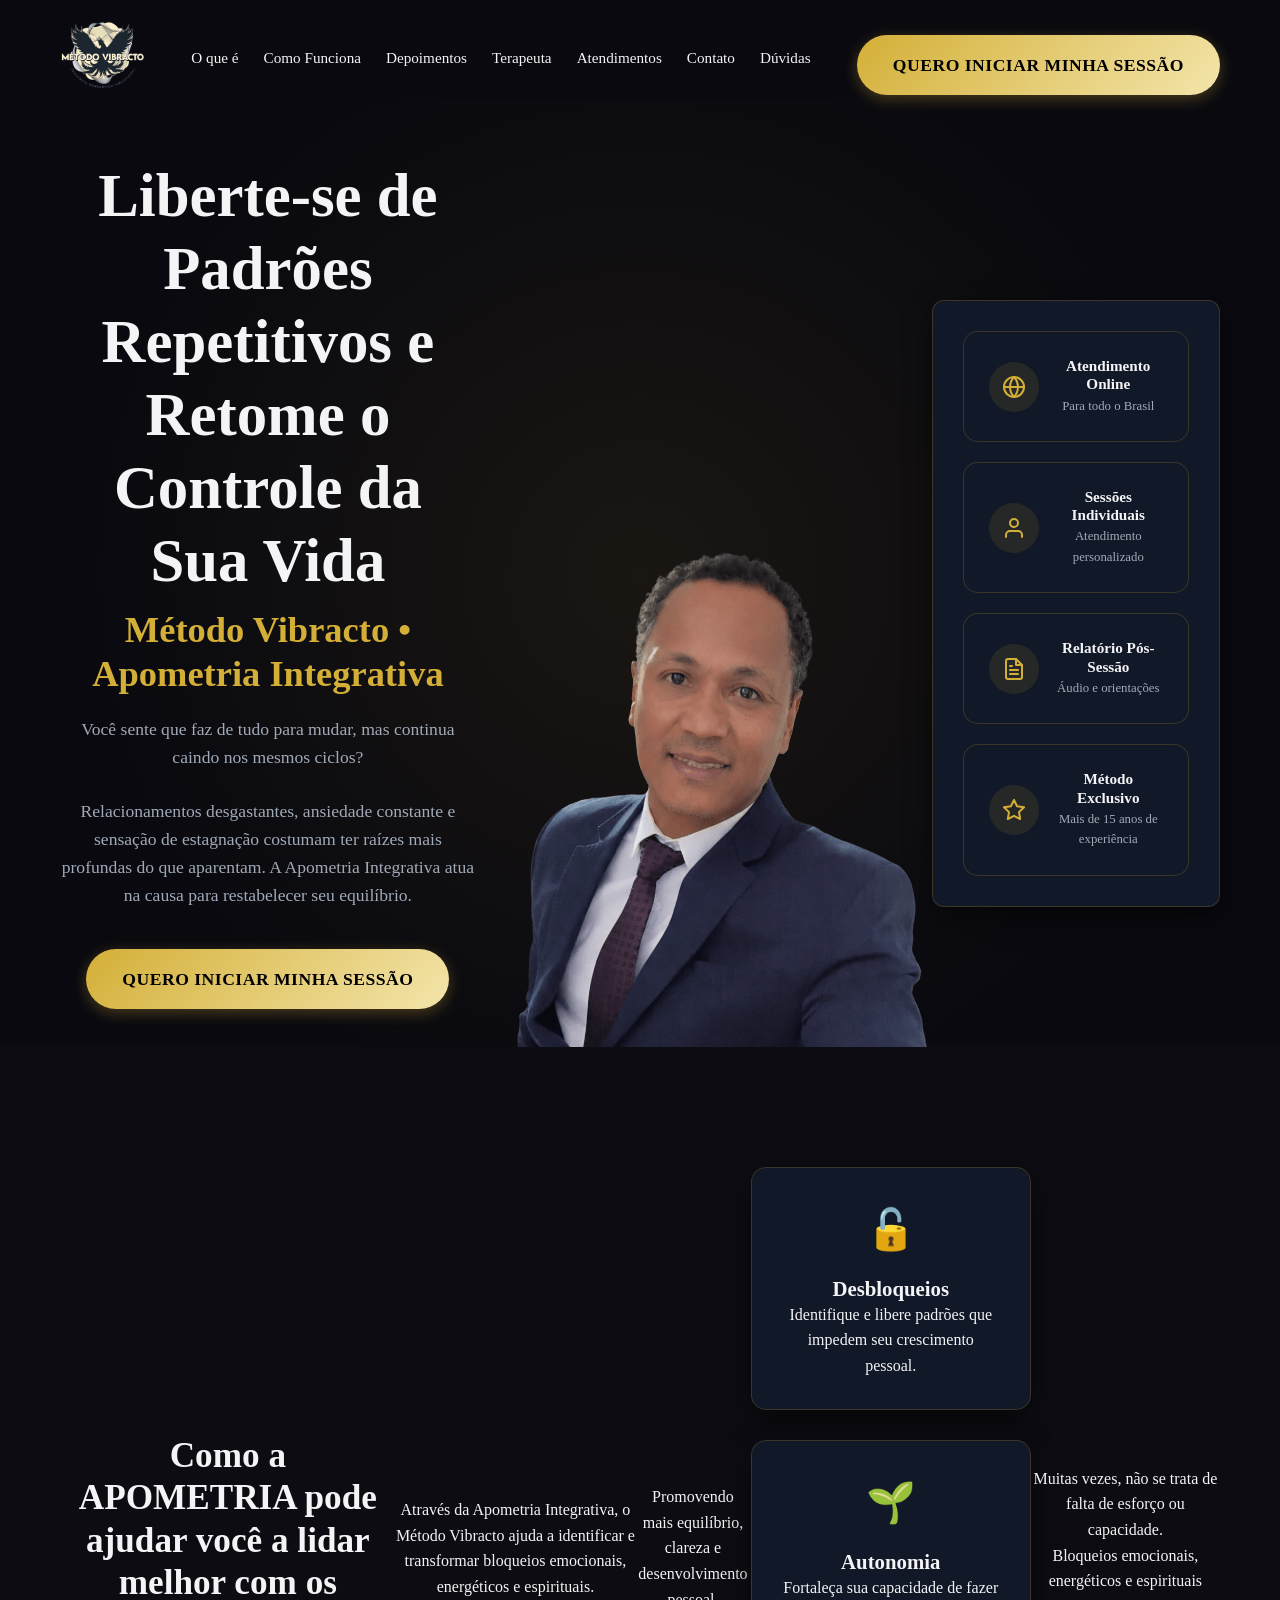
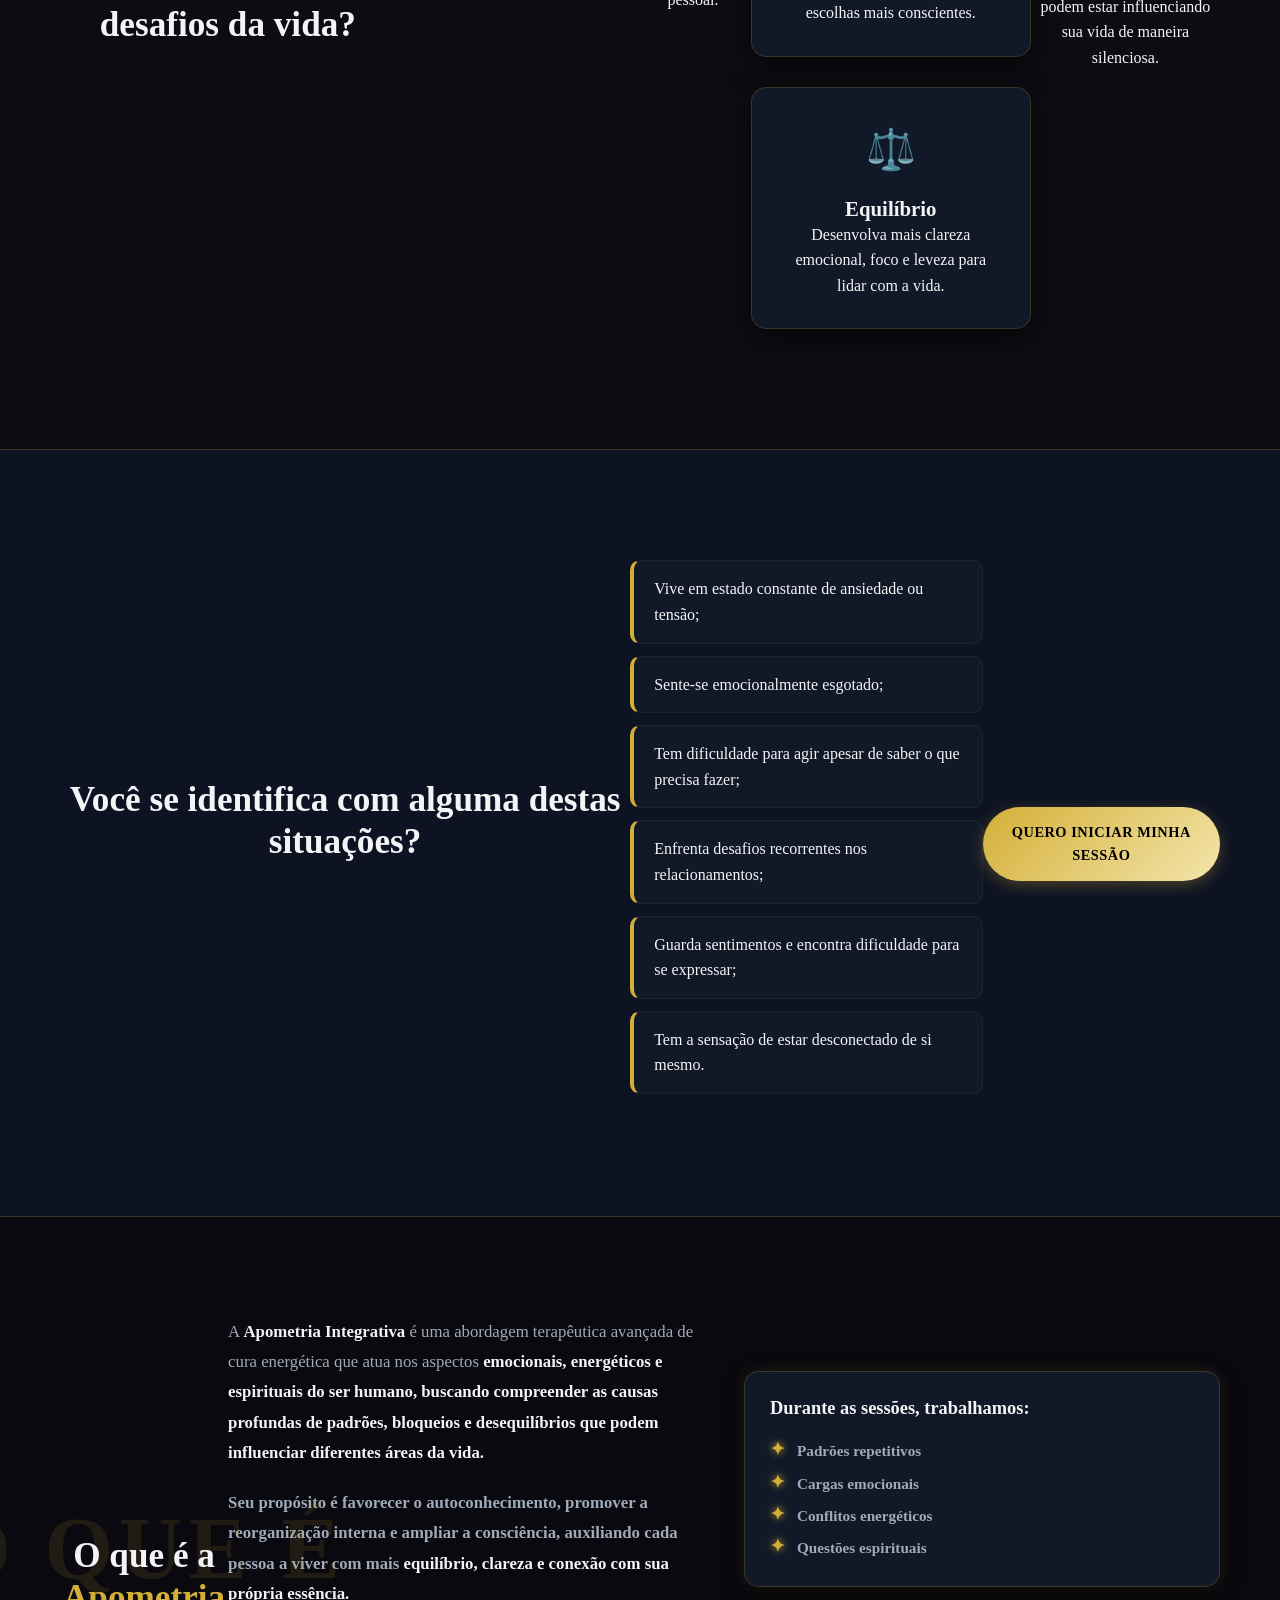
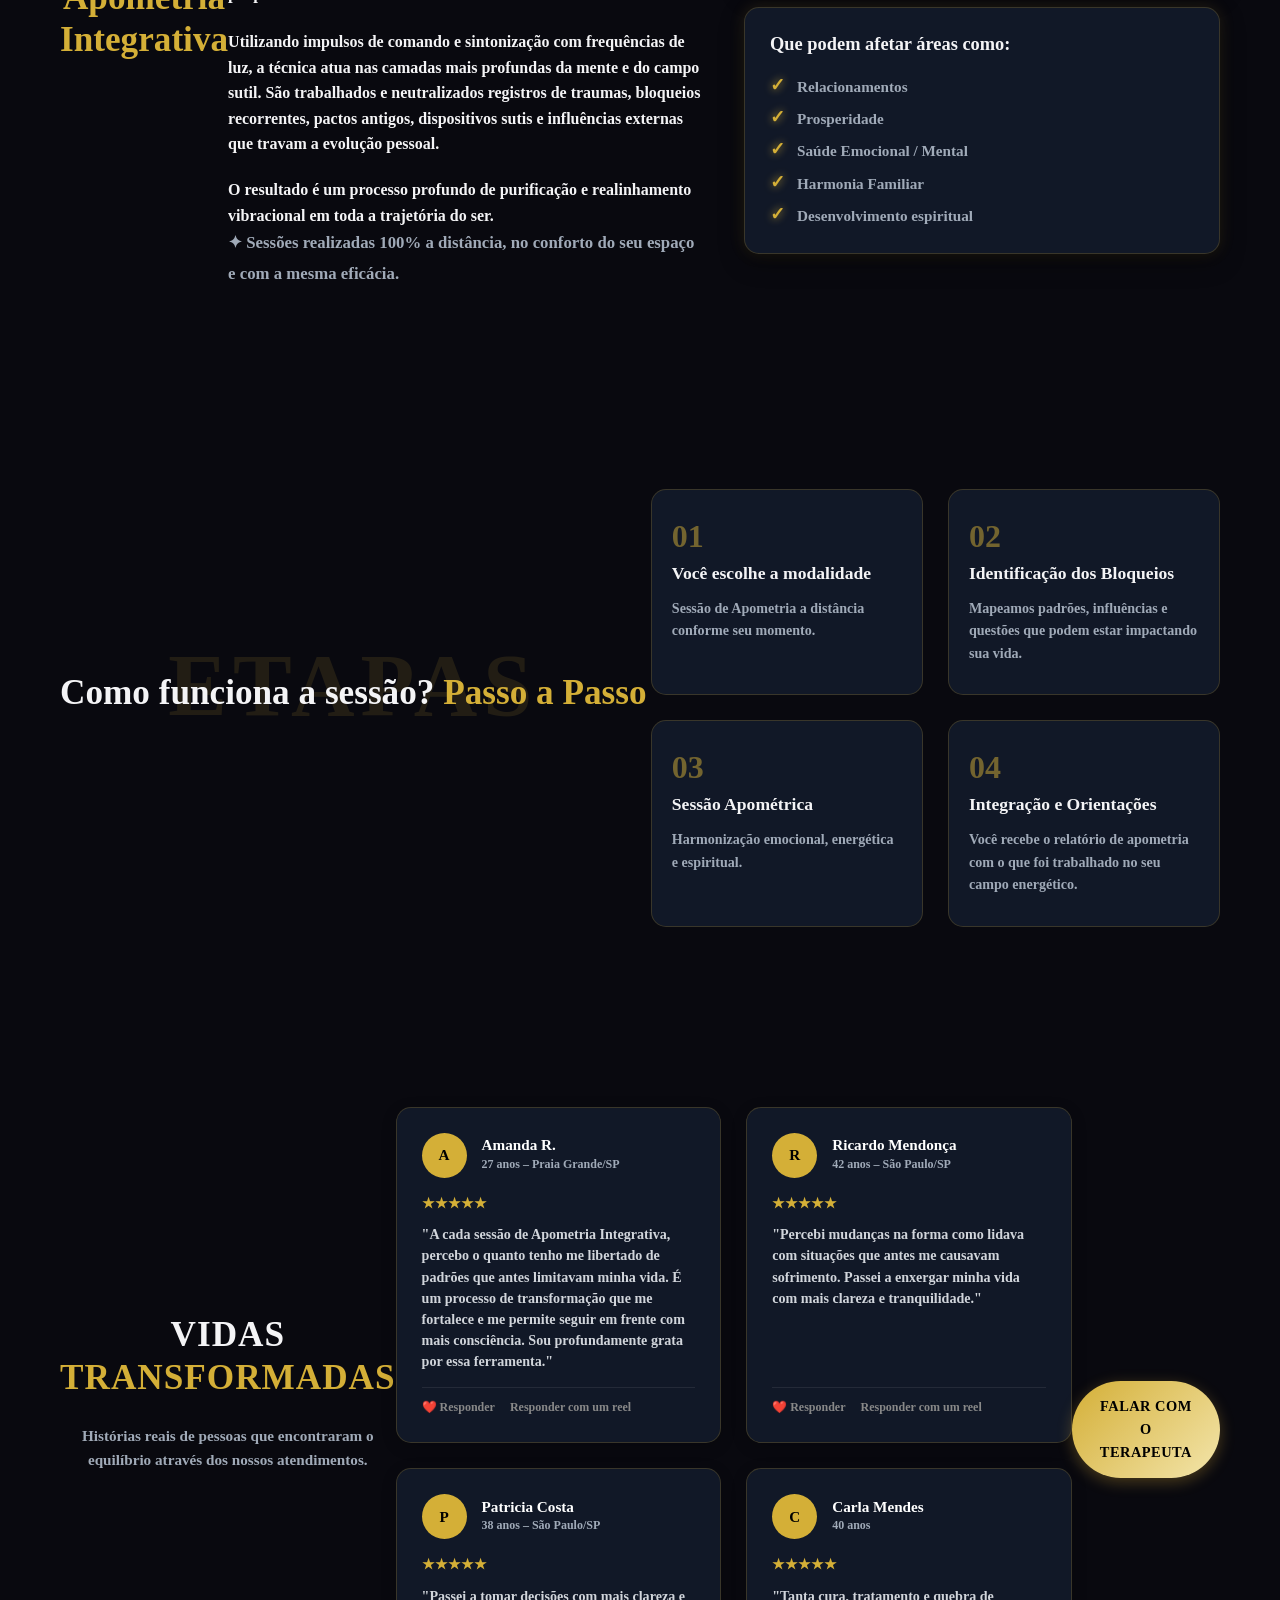
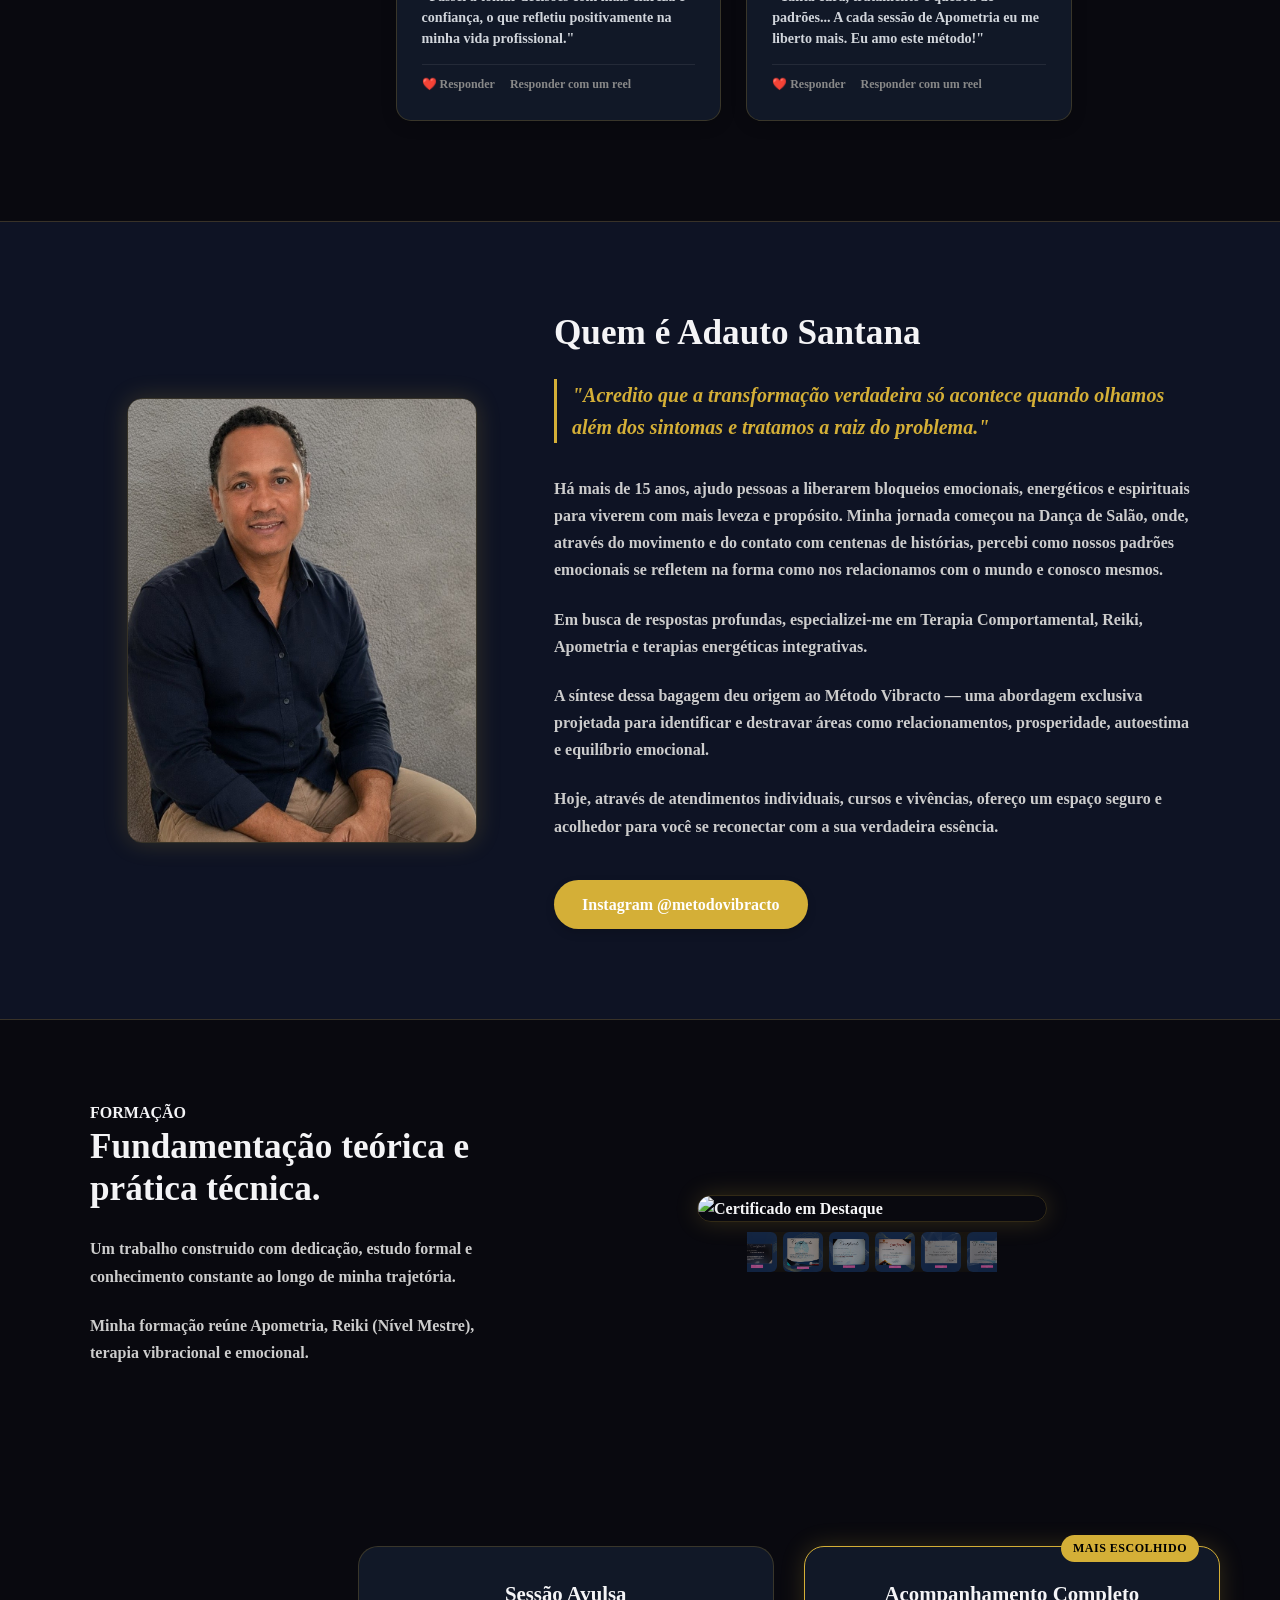
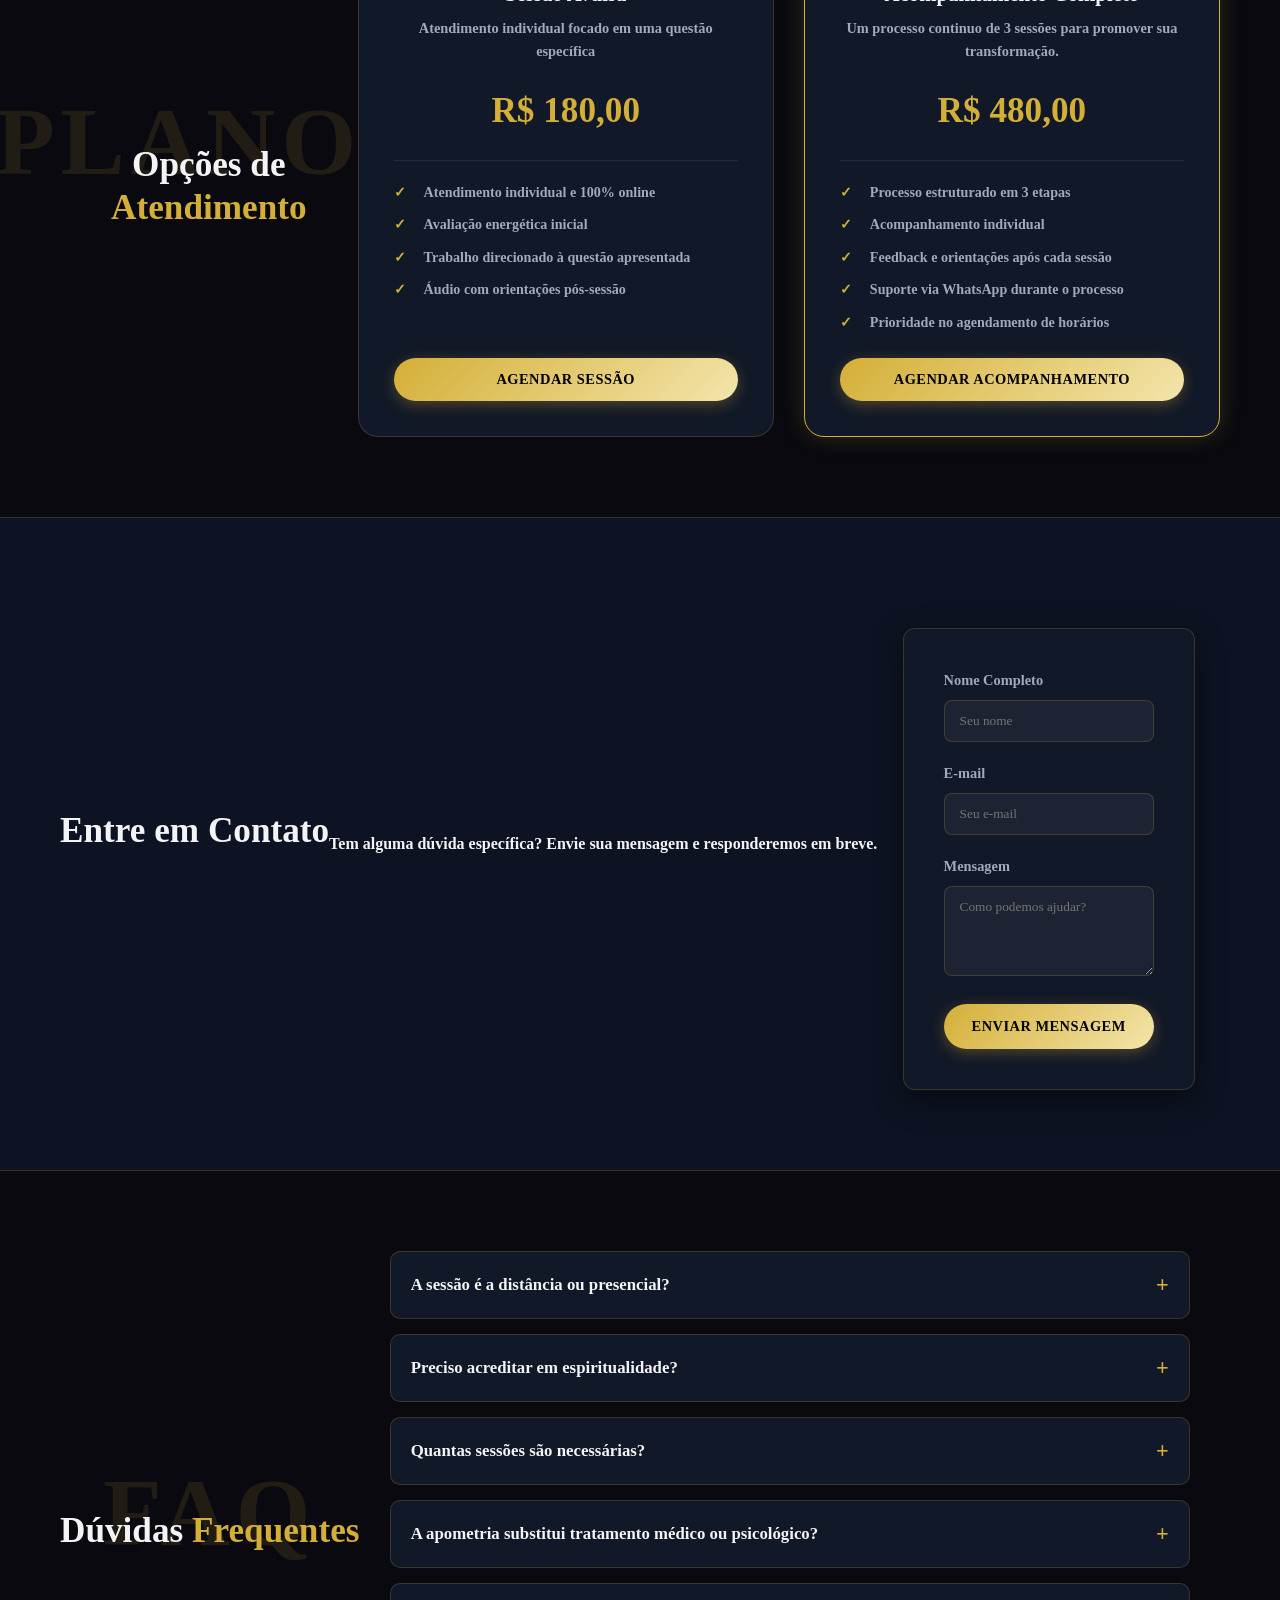
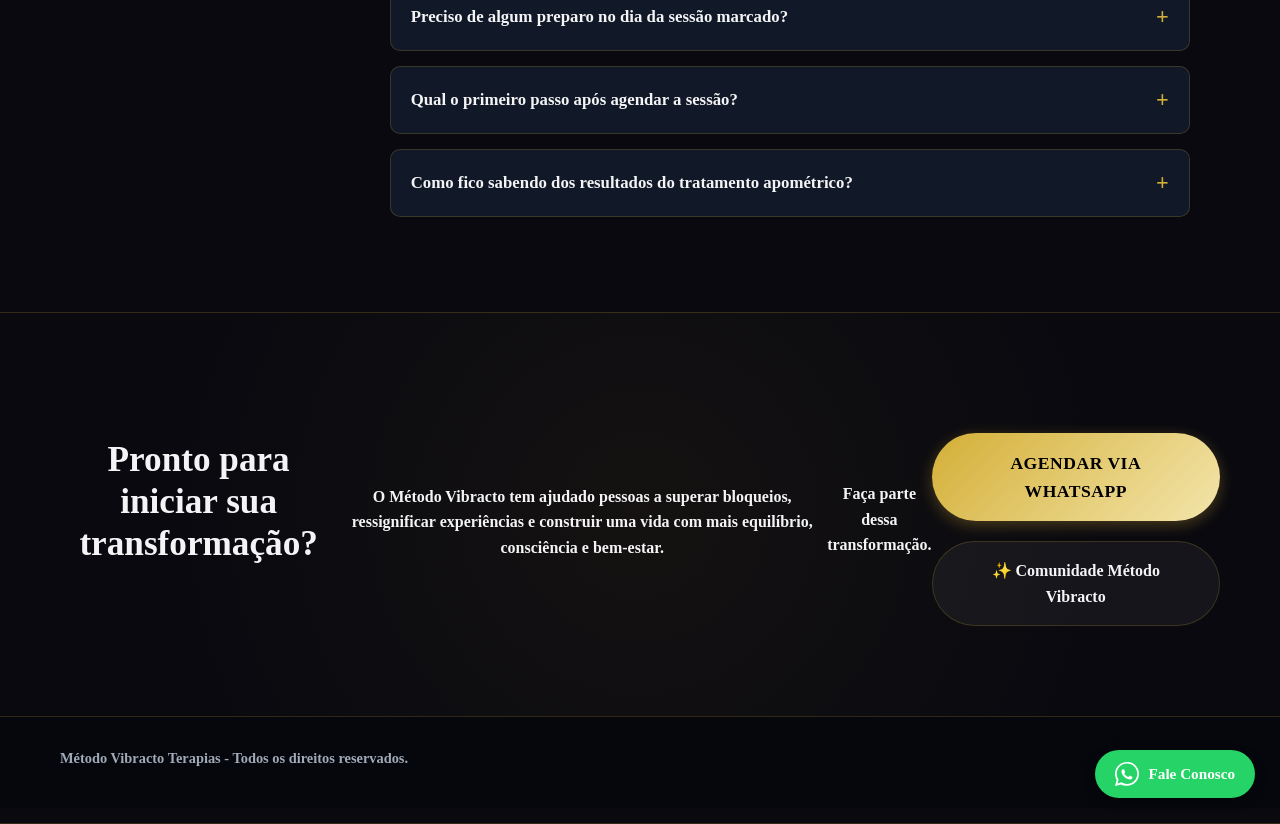
==== commit 84f44ebe: "Update session link text and class in index.html" ====
--- a/index.html
+++ b/index.html
@@ -51,12 +51,11 @@
             </ul>
         </nav>
 
-       <a href="https://wa.me/5511987063494?text=Ol%C3%A1%2C%20gostaria%20de%20agendar%20uma%20sess%C3%A3o%20Apom%C3%A9trica." 
-   target="_blank" 
-   rel="noopener noreferrer" 
-   class="btn btn-large btn-gold-neon" 
-   style="margin-top: 15px;">
-   • Agendar sessão!
+       <a href="https://wa.me/5511987063494?text=Ol%C3%A1%2C%20gostaria%20de%20agendar%20uma%20sess%C3%A3o%20Apom%C3%A9trica." target="_blank" rel="noopener noreferrer" class="btn btn-large" style="margin-top: 15px;">Quero iniciar minha sessão</a>
+
+                </div> 
+
+
 </a>
     
     <!-- Seção Hero -->
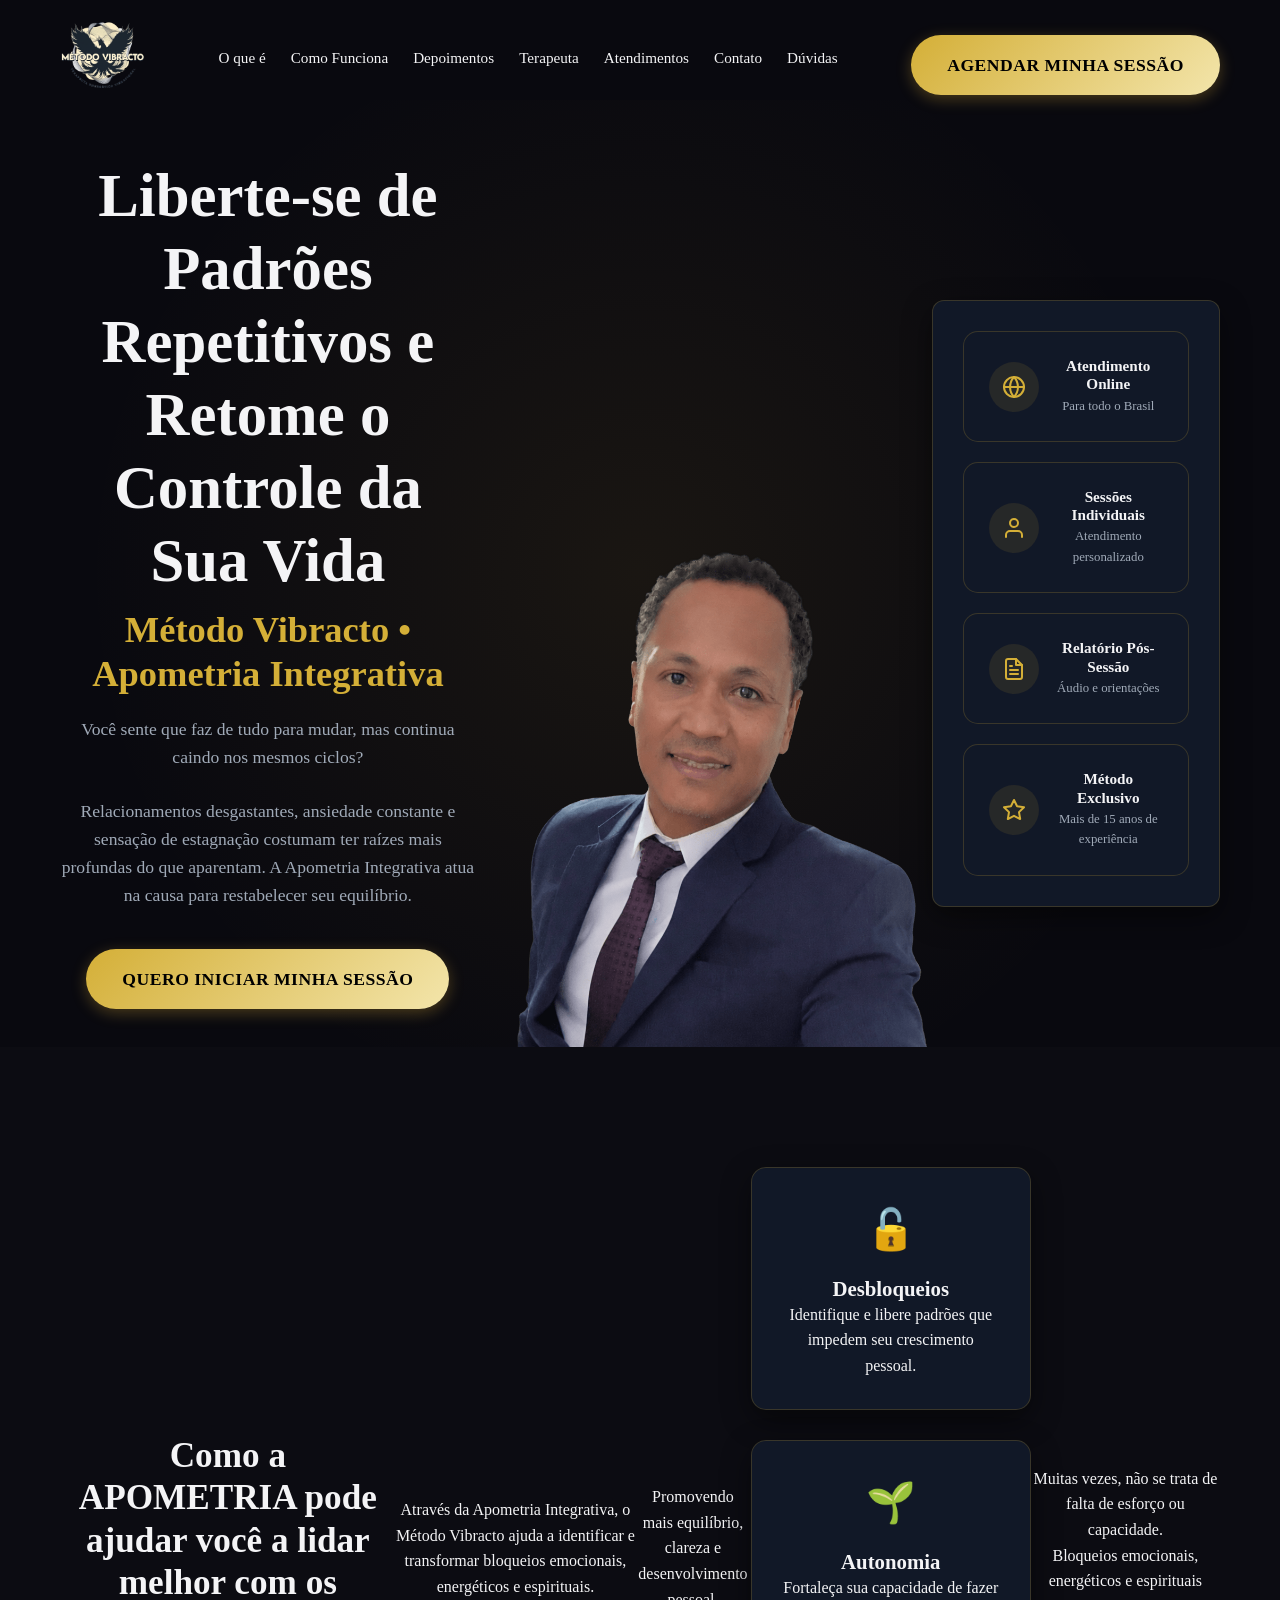
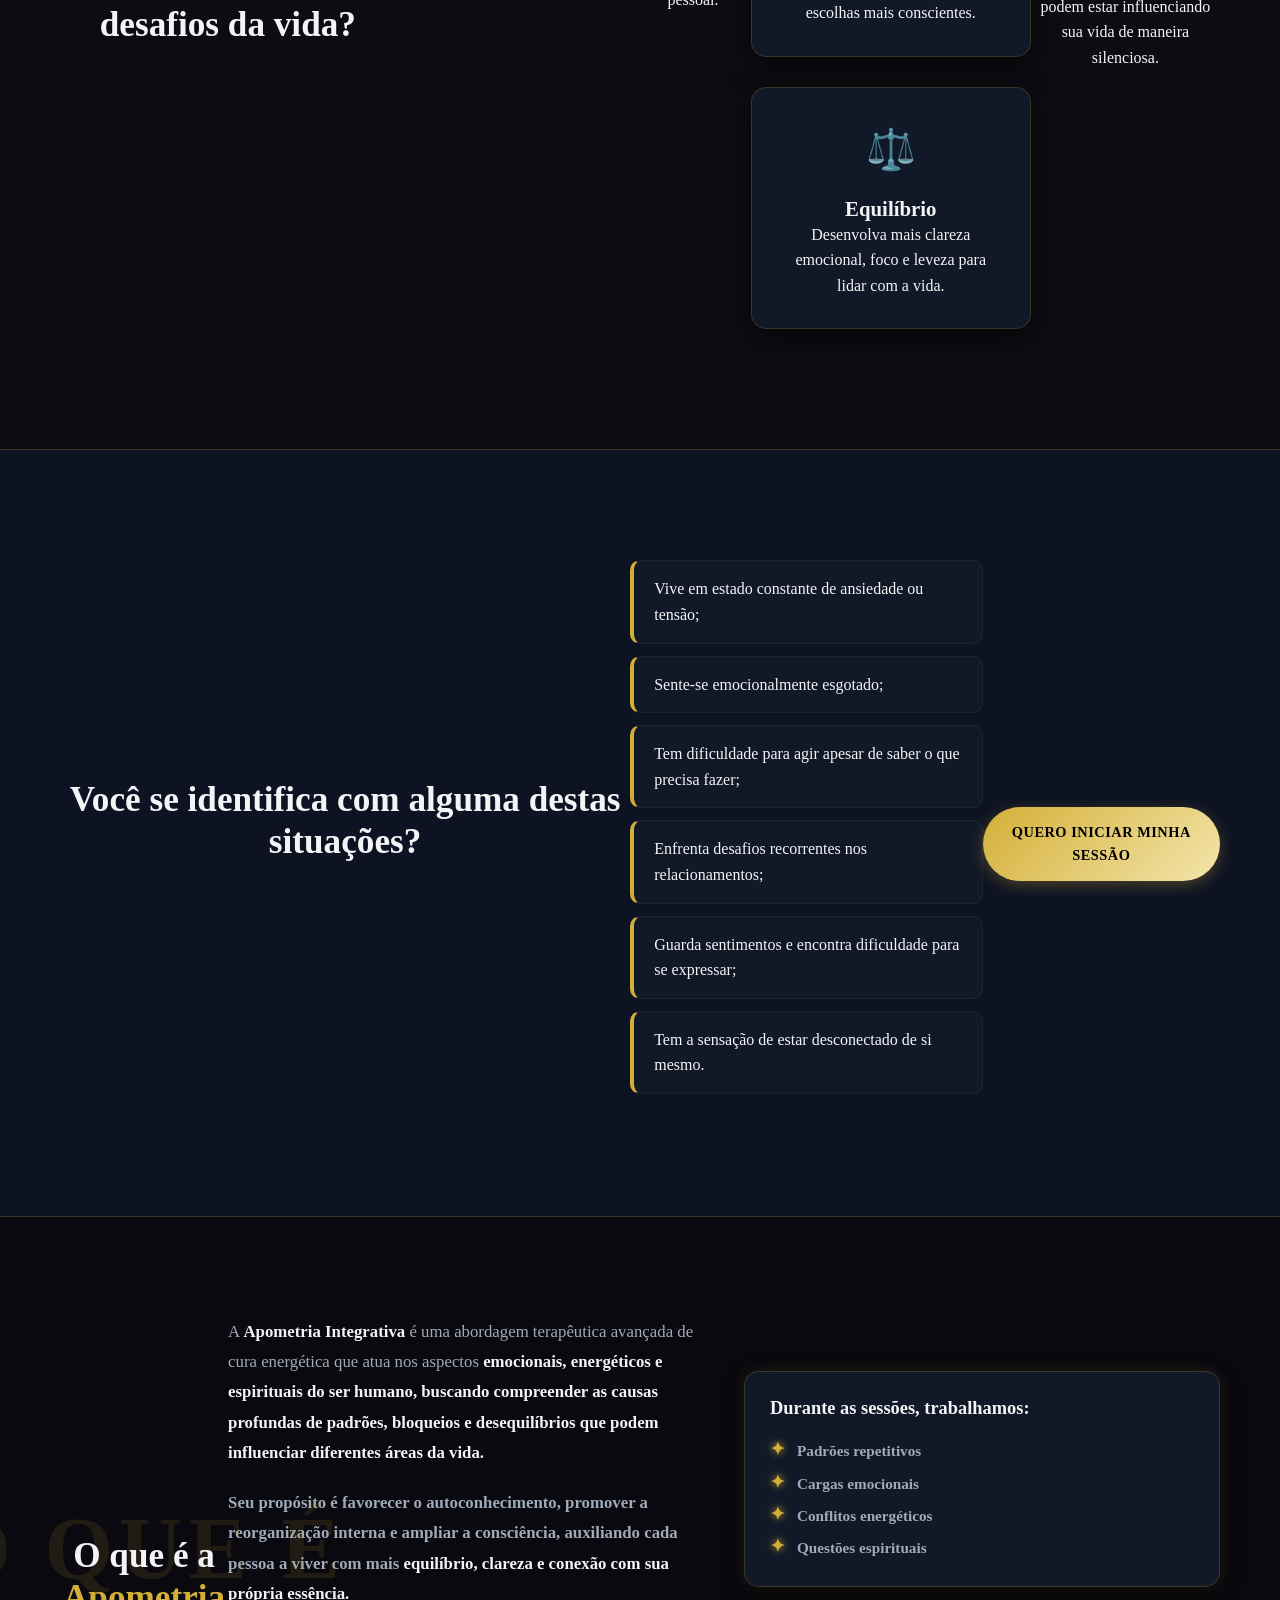
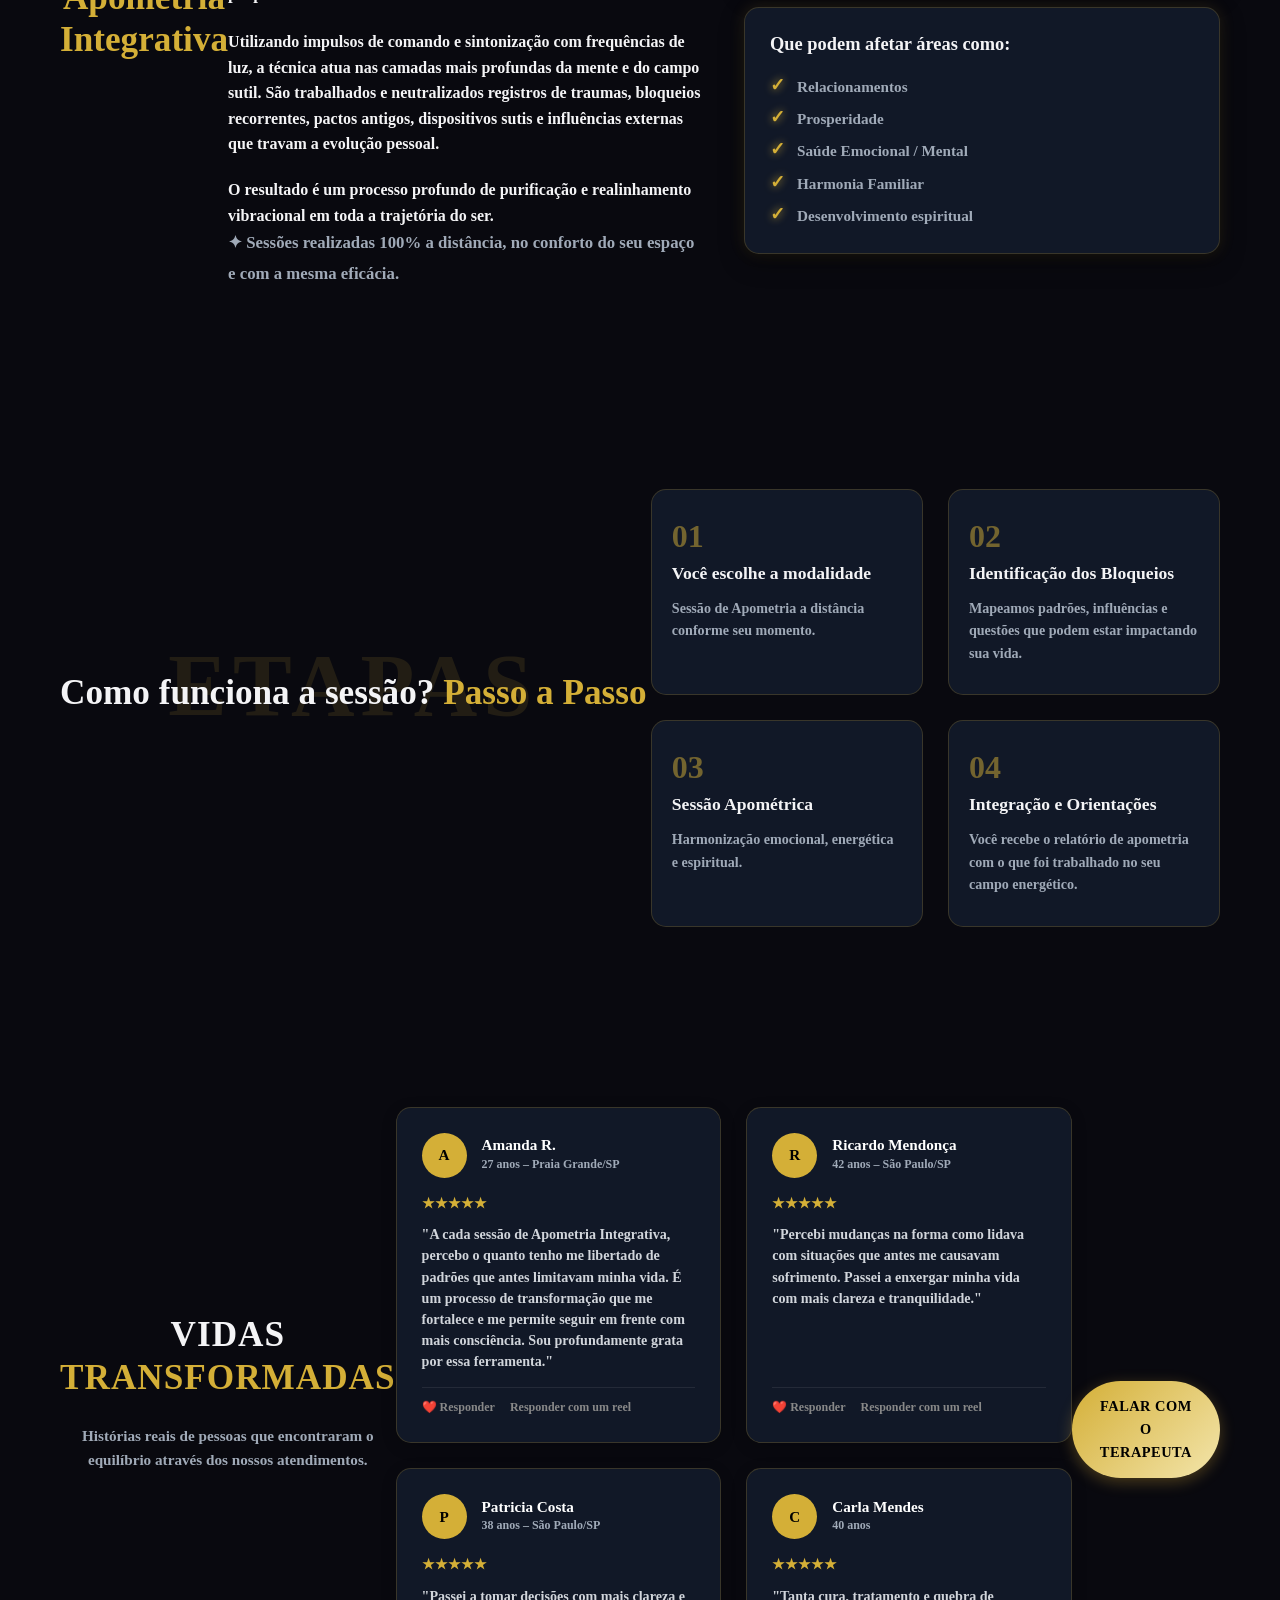
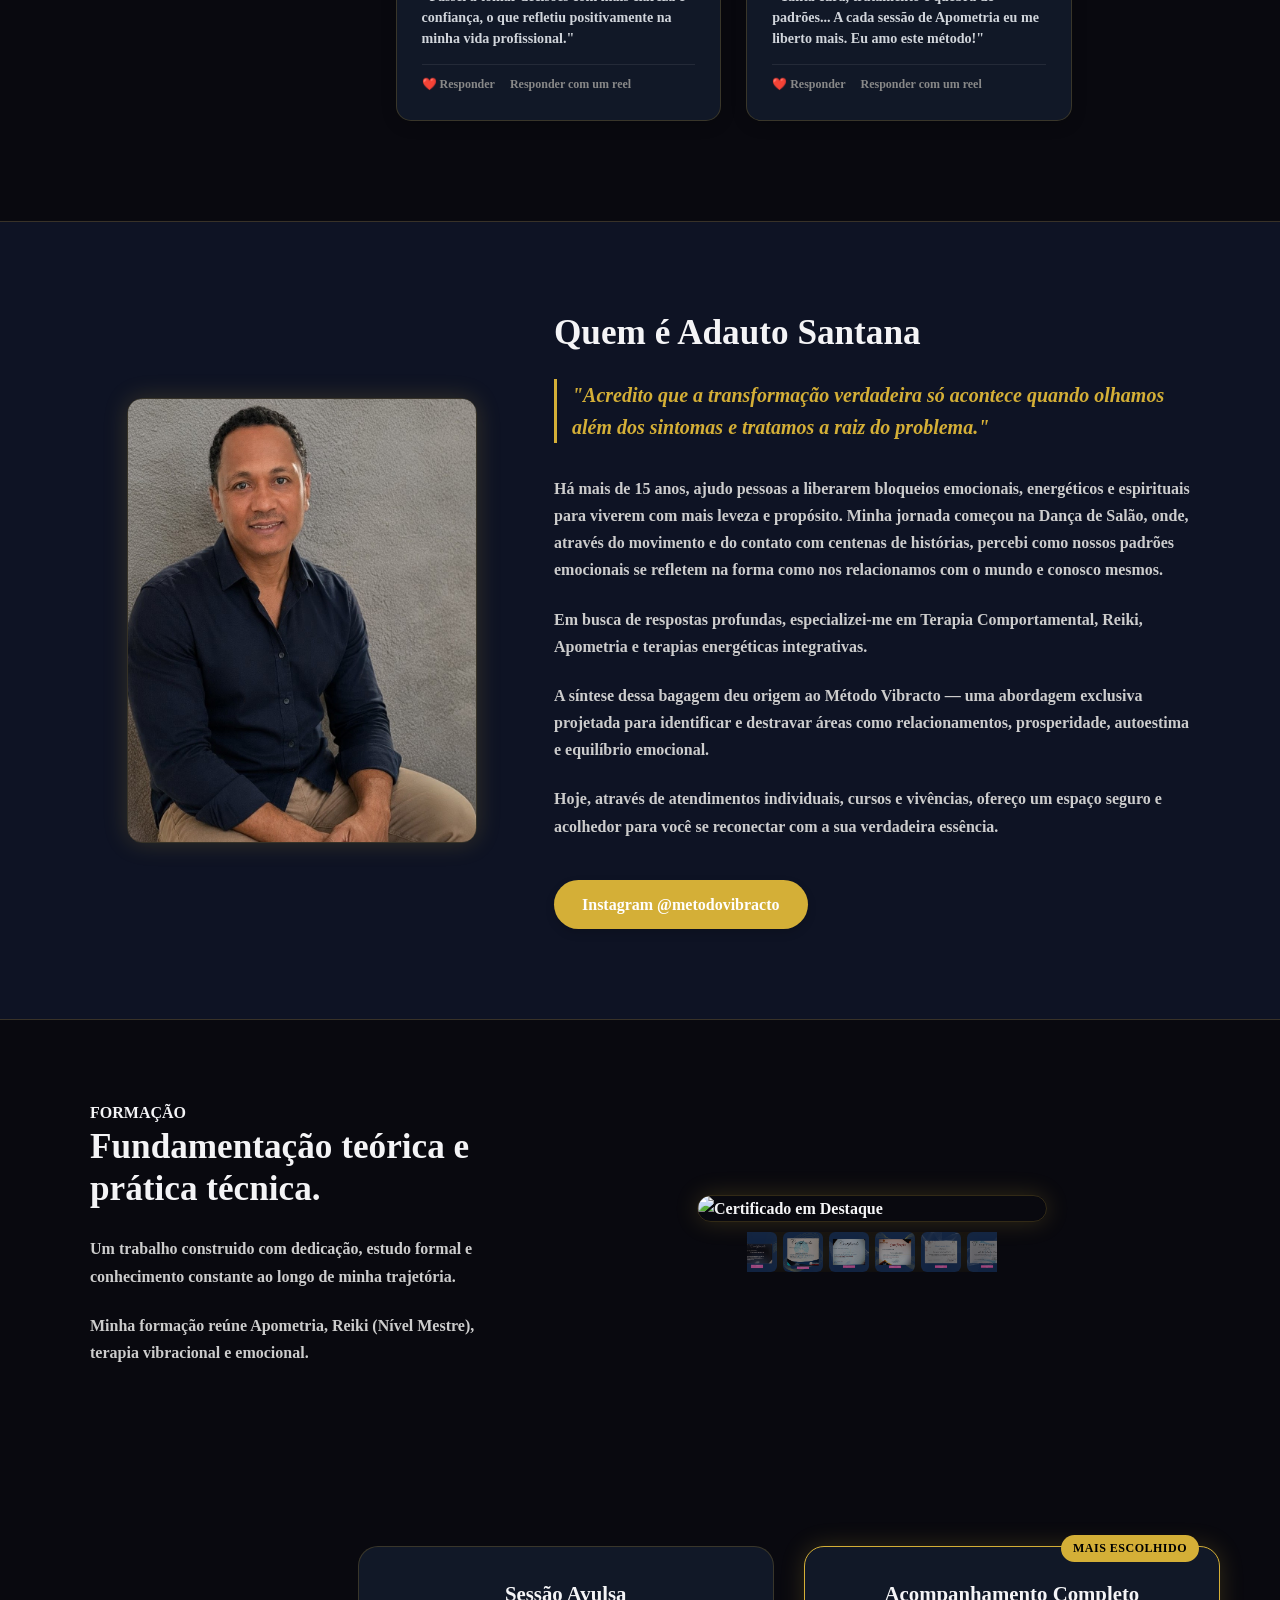
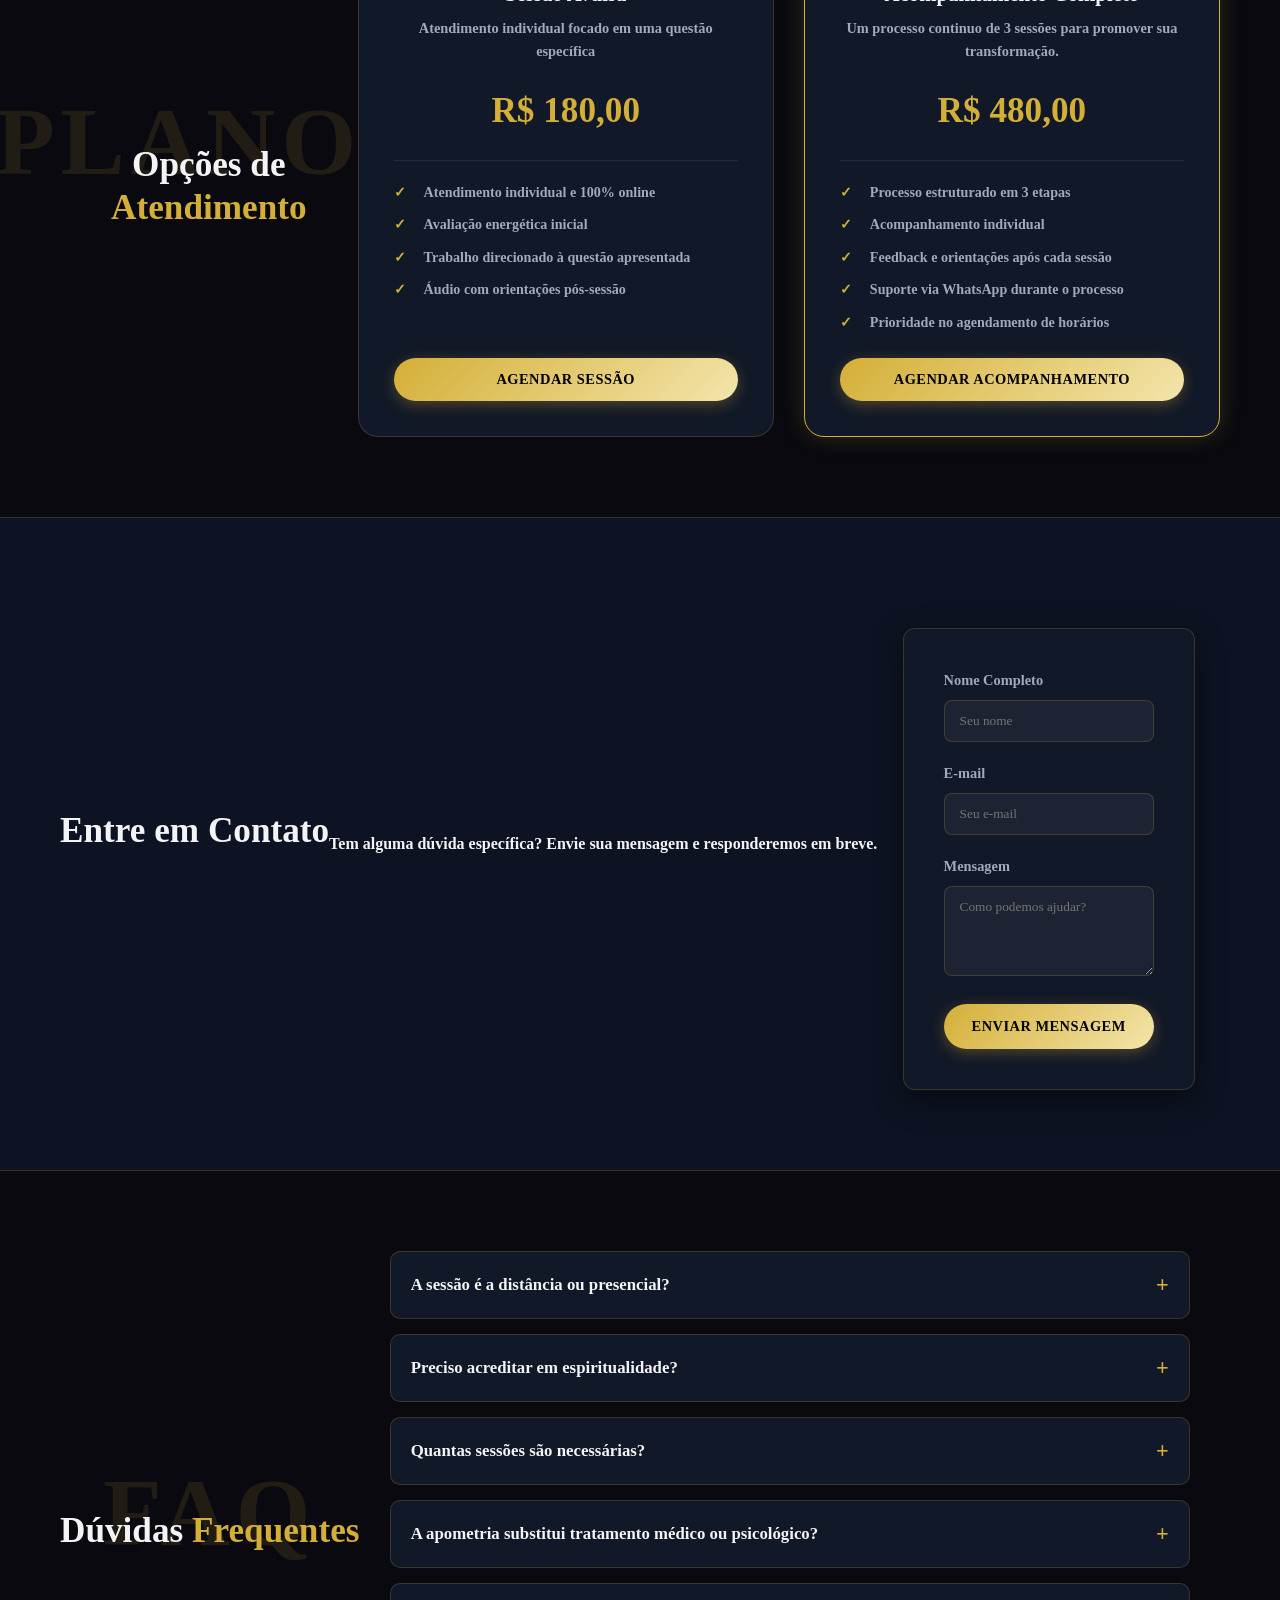
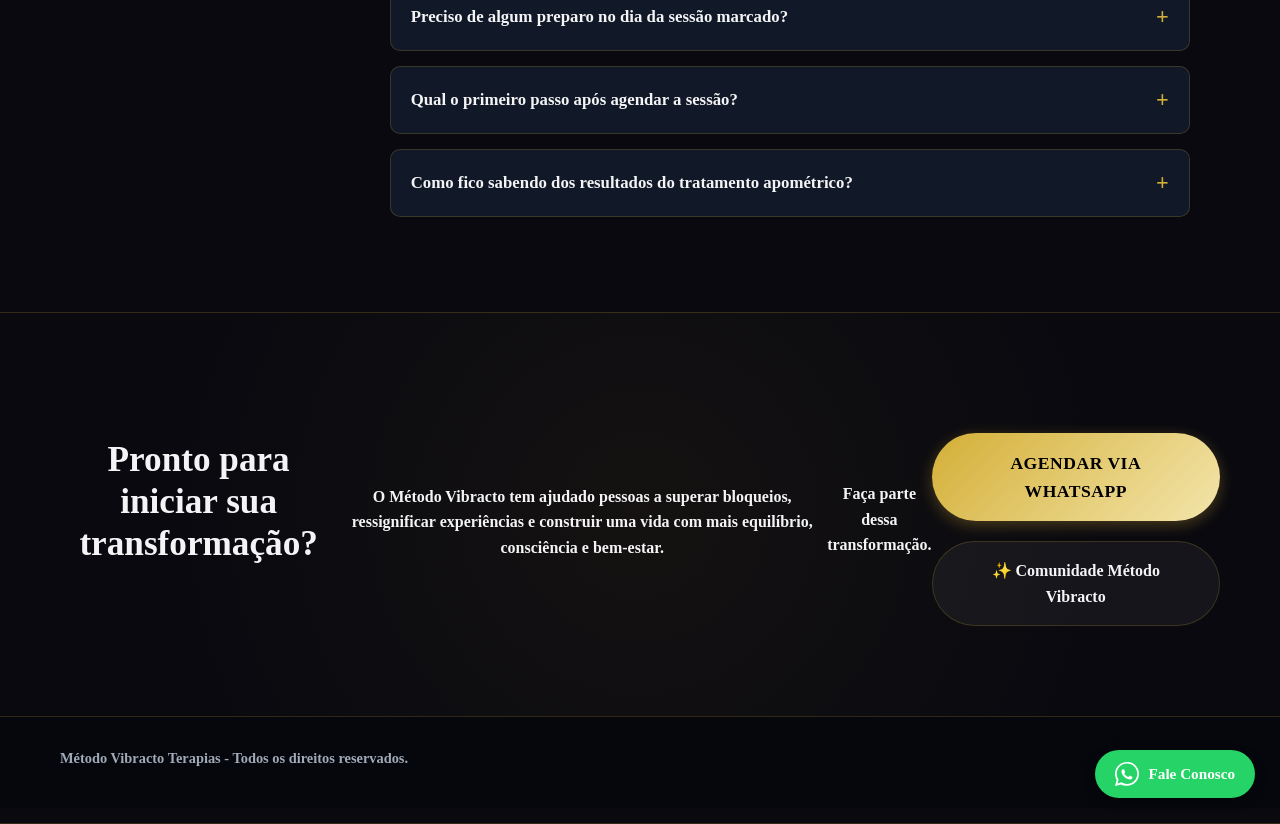
==== commit b0b8b60f: "Change button text from 'Quero iniciar minha sessão' to 'Agendar minha sessão'" ====
--- a/index.html
+++ b/index.html
@@ -51,7 +51,7 @@
             </ul>
         </nav>
 
-       <a href="https://wa.me/5511987063494?text=Ol%C3%A1%2C%20gostaria%20de%20agendar%20uma%20sess%C3%A3o%20Apom%C3%A9trica." target="_blank" rel="noopener noreferrer" class="btn btn-large" style="margin-top: 15px;">Quero iniciar minha sessão</a>
+       <a href="https://wa.me/5511987063494?text=Ol%C3%A1%2C%20gostaria%20de%20agendar%20uma%20sess%C3%A3o%20Apom%C3%A9trica." target="_blank" rel="noopener noreferrer" class="btn btn-large" style="margin-top: 15px;">Agendar minha sessão</a>
 
                 </div> 
 
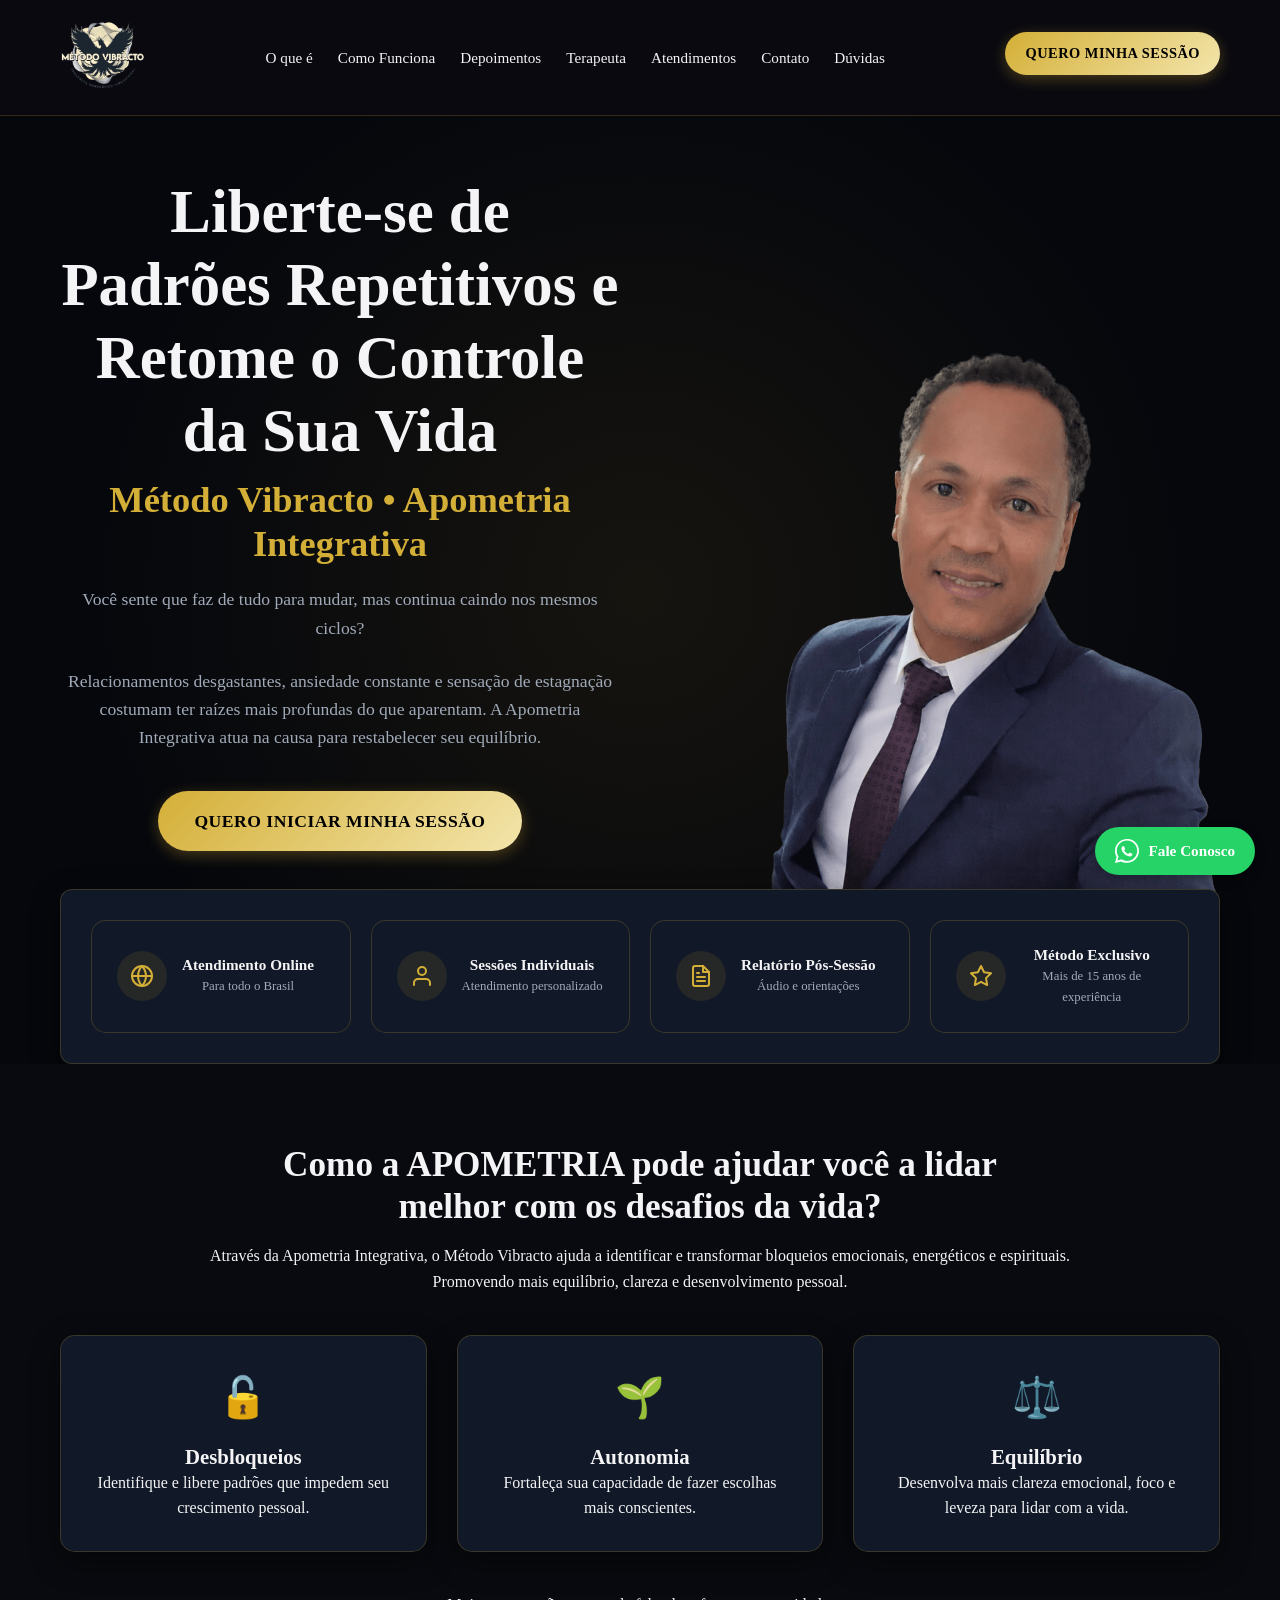
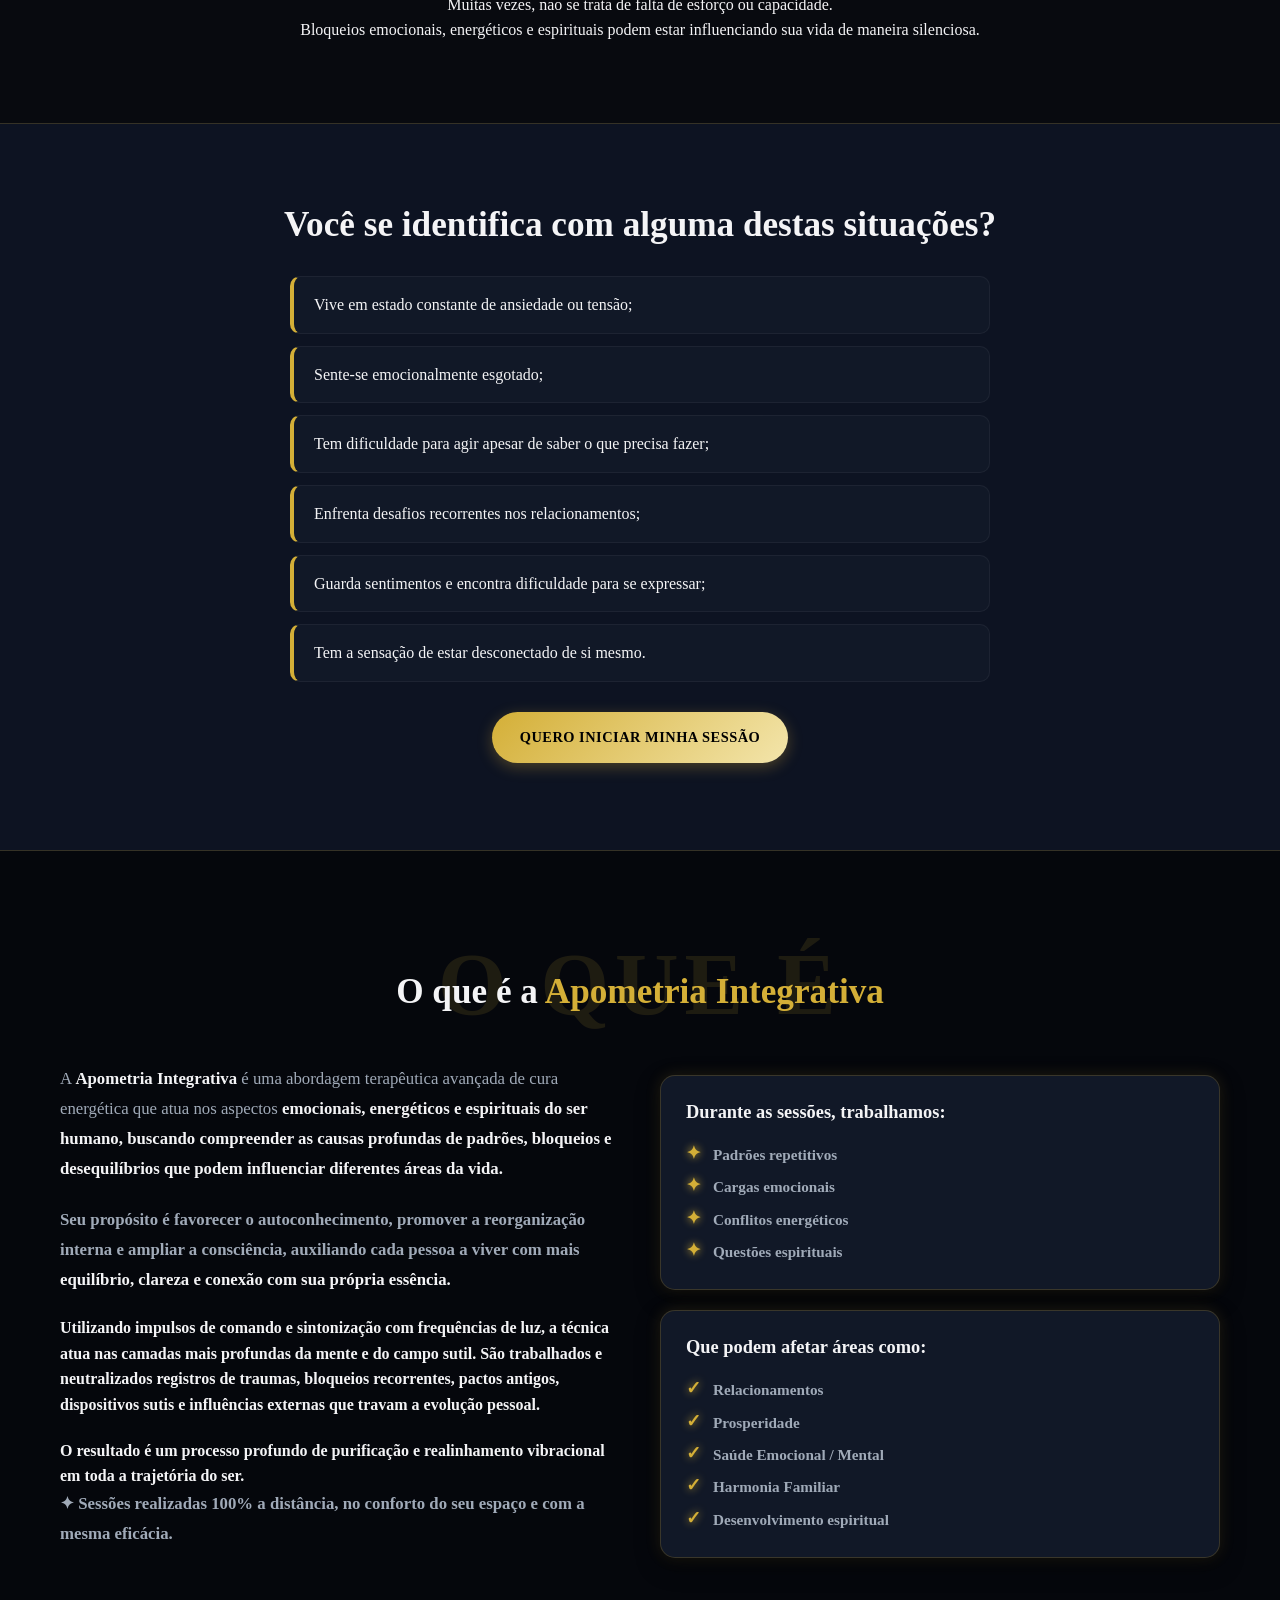
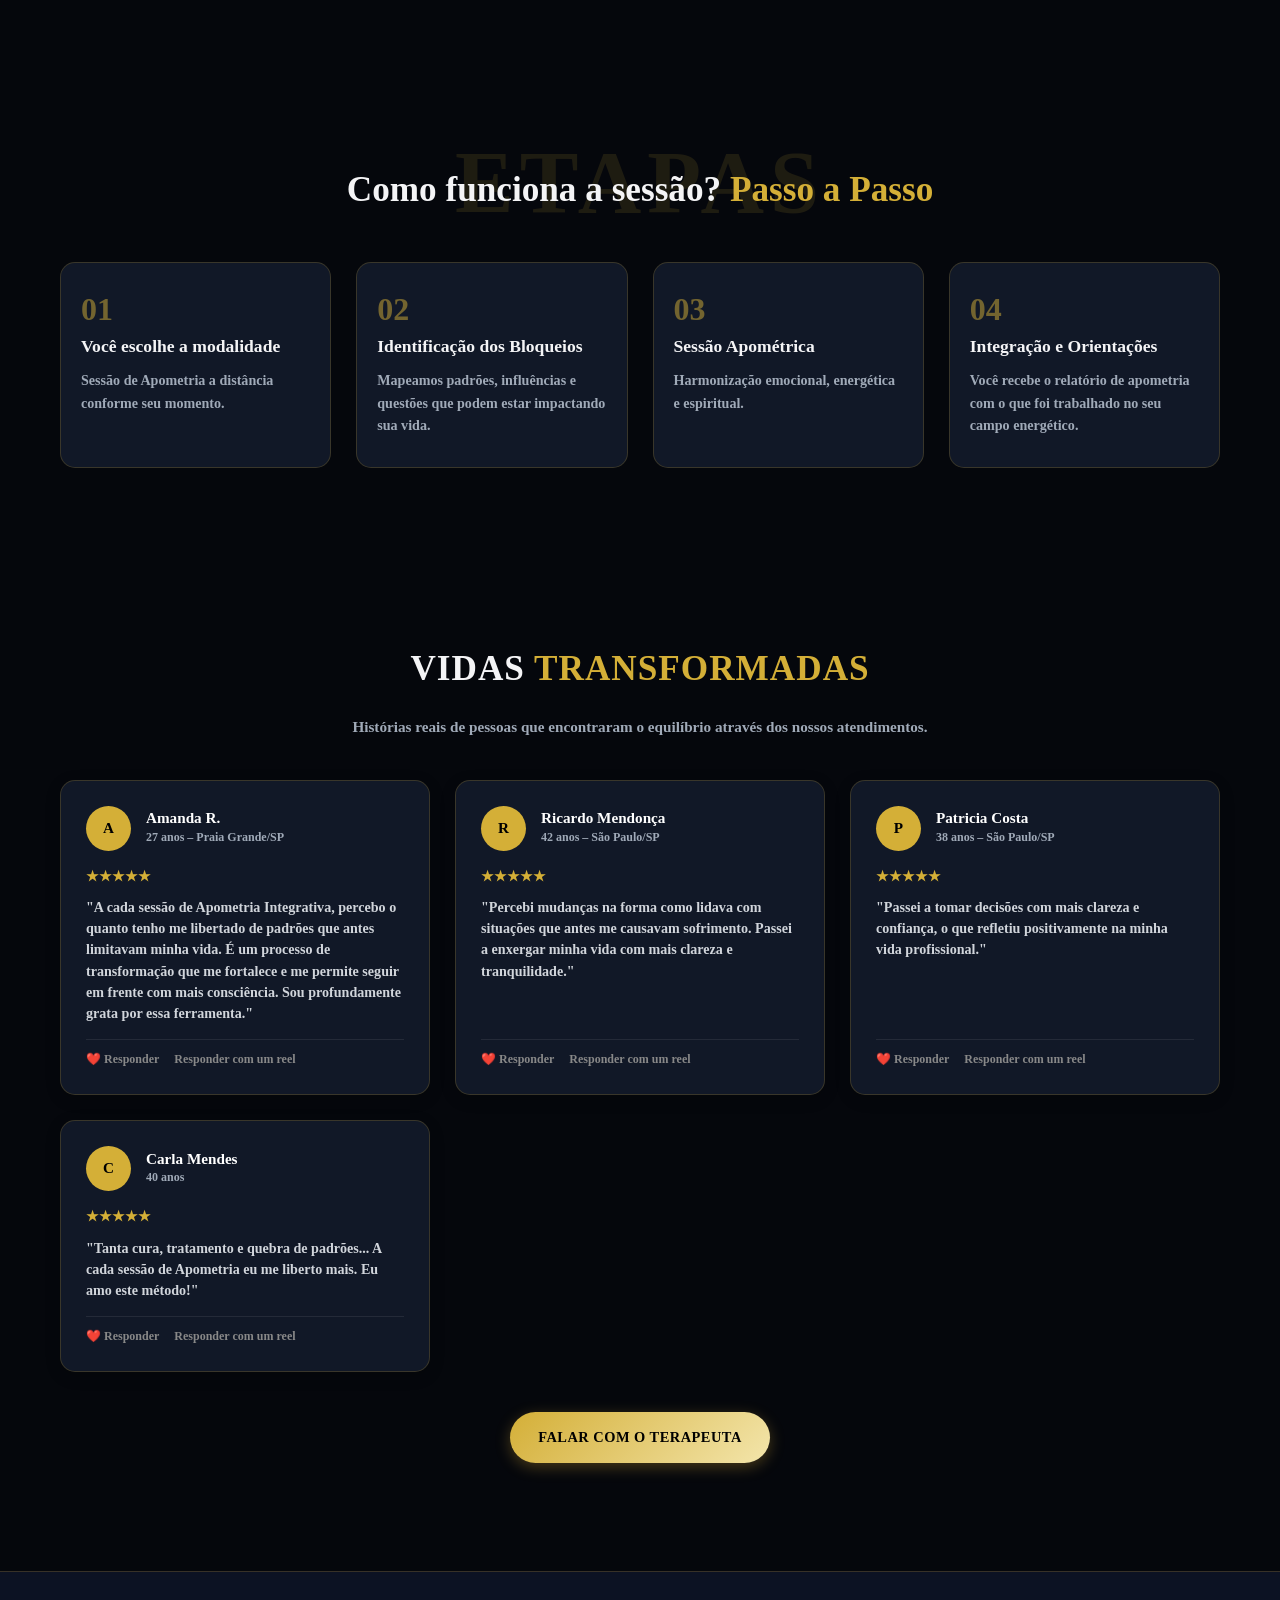
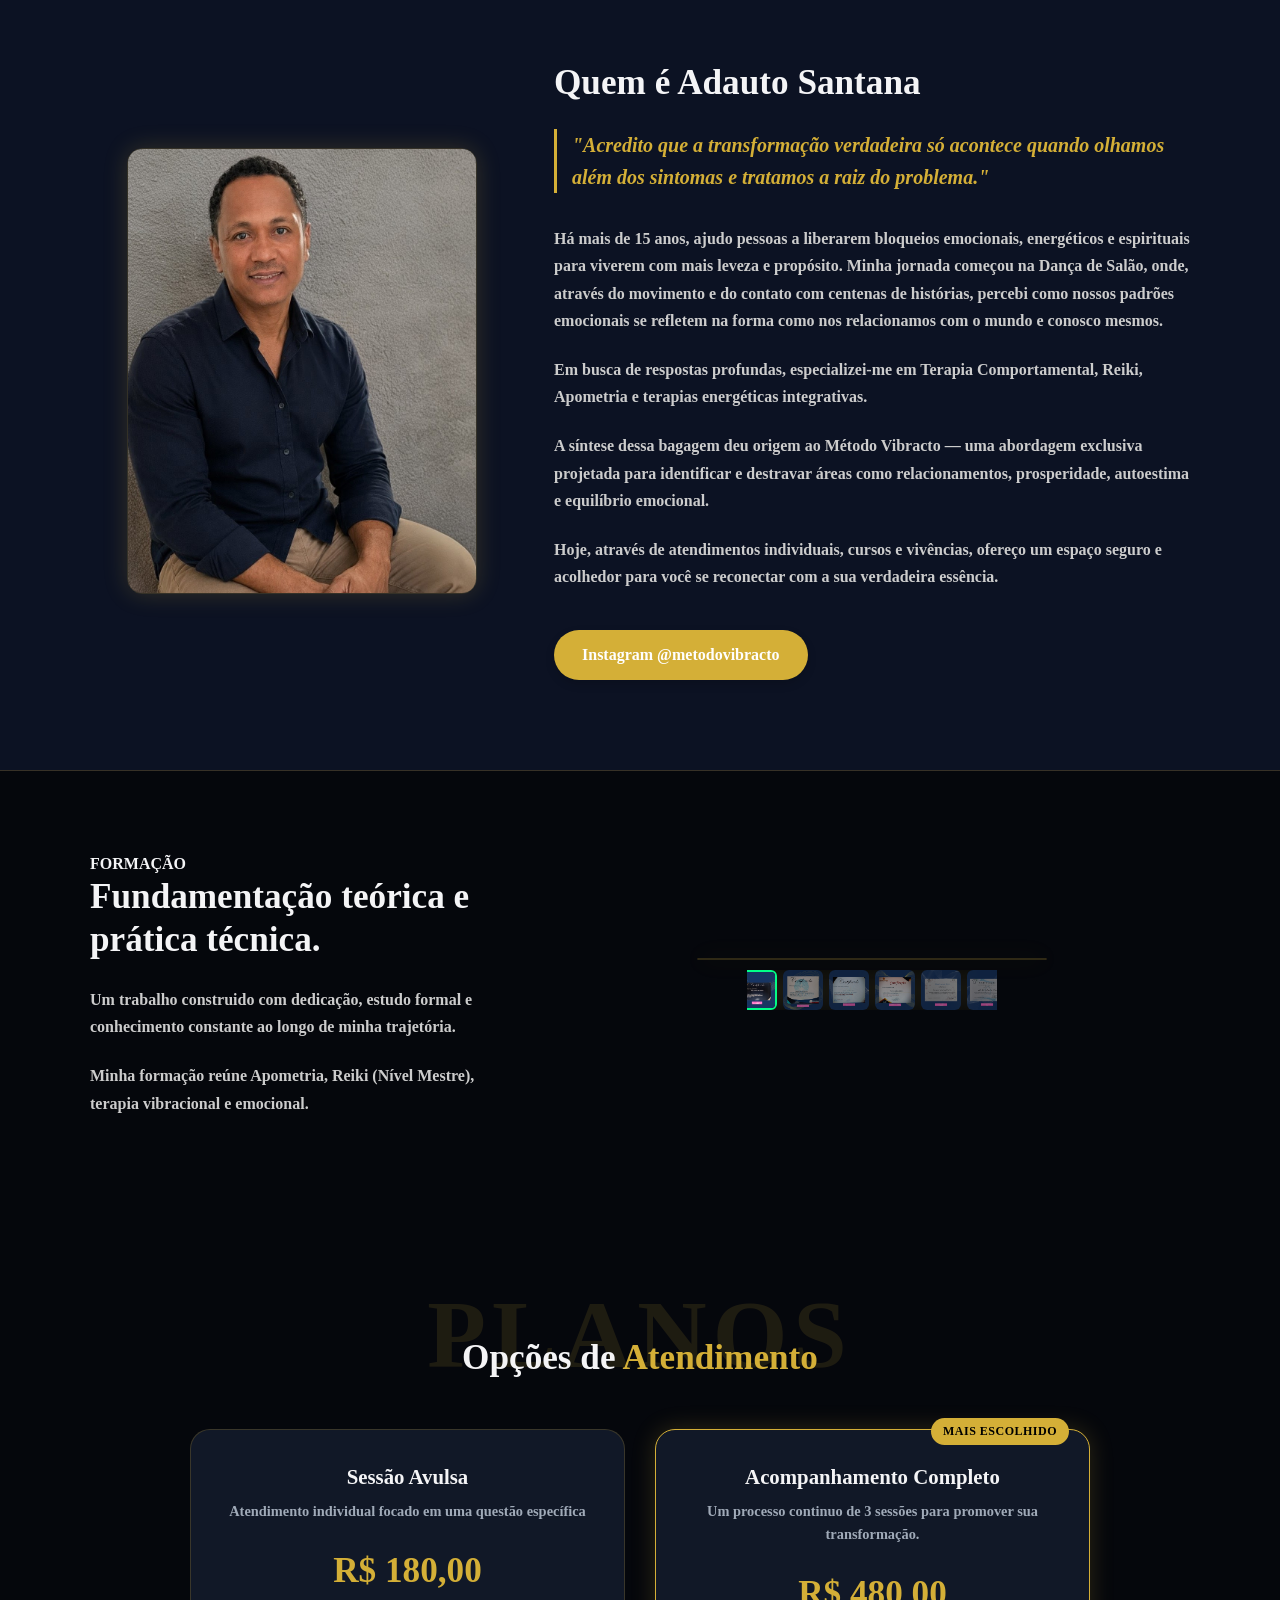
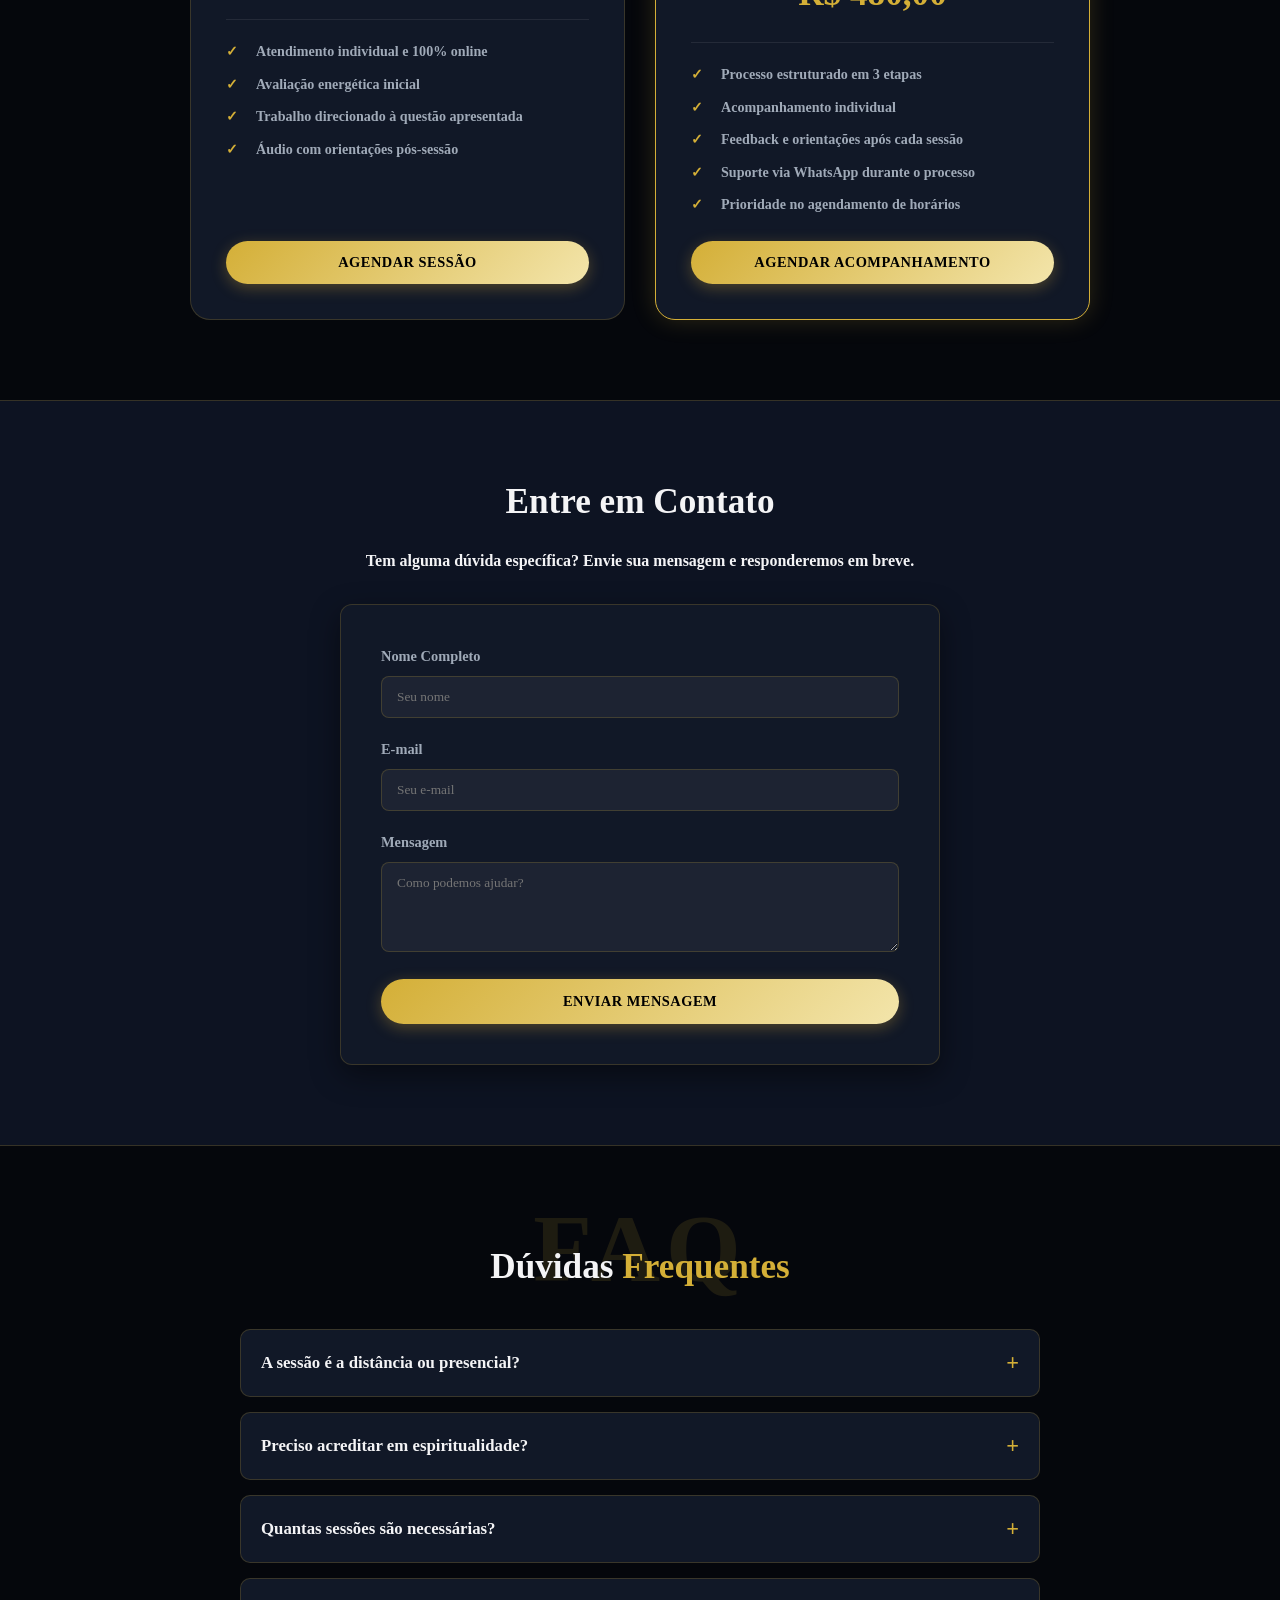
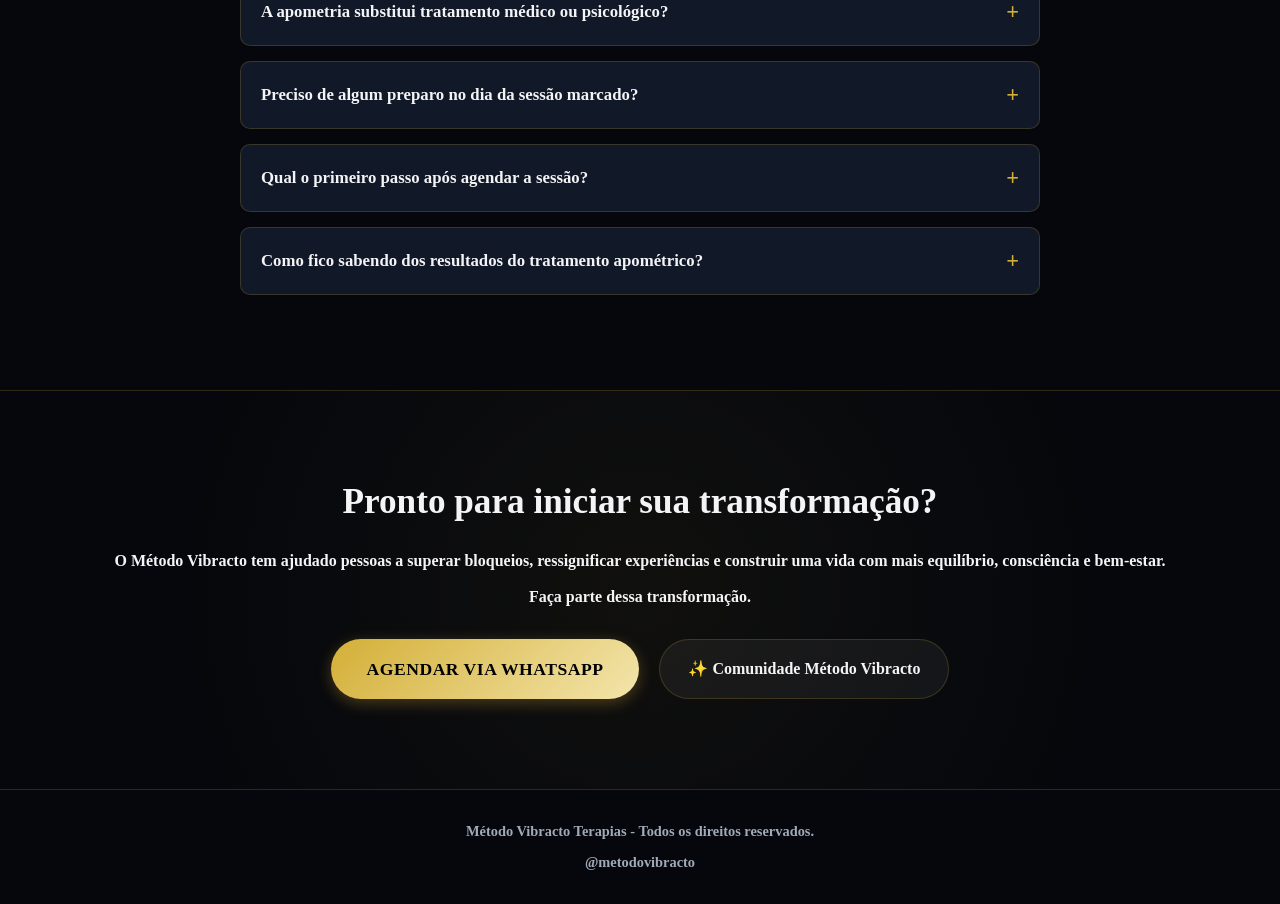
==== commit c9c3787c: "Update header action links in index.html" ====
--- a/index.html
+++ b/index.html
@@ -51,9 +51,10 @@
             </ul>
         </nav>
 
-       <a href="https://wa.me/5511987063494?text=Ol%C3%A1%2C%20gostaria%20de%20agendar%20uma%20sess%C3%A3o%20Apom%C3%A9trica." target="_blank" rel="noopener noreferrer" class="btn btn-large" style="margin-top: 15px;">Agendar minha sessão</a>
-
-                </div> 
+       <div class="header-action">
+    <a href="https://wa.me/5511987063494?text=Ol%C3%A1!%20Conheci%20seu%20trabalho%20e%20gostaria%20de%20saber%20mais%20sobre%20a%20sess%C3%A3o%20apom%C3%A9trica.%20Como%20funciona%3F" target="_blank" rel="noopener noreferrer" class="btn btn-sm btn-header">Quero minha sessão</a>
+  </div>
+</header>
 
 
 </a>
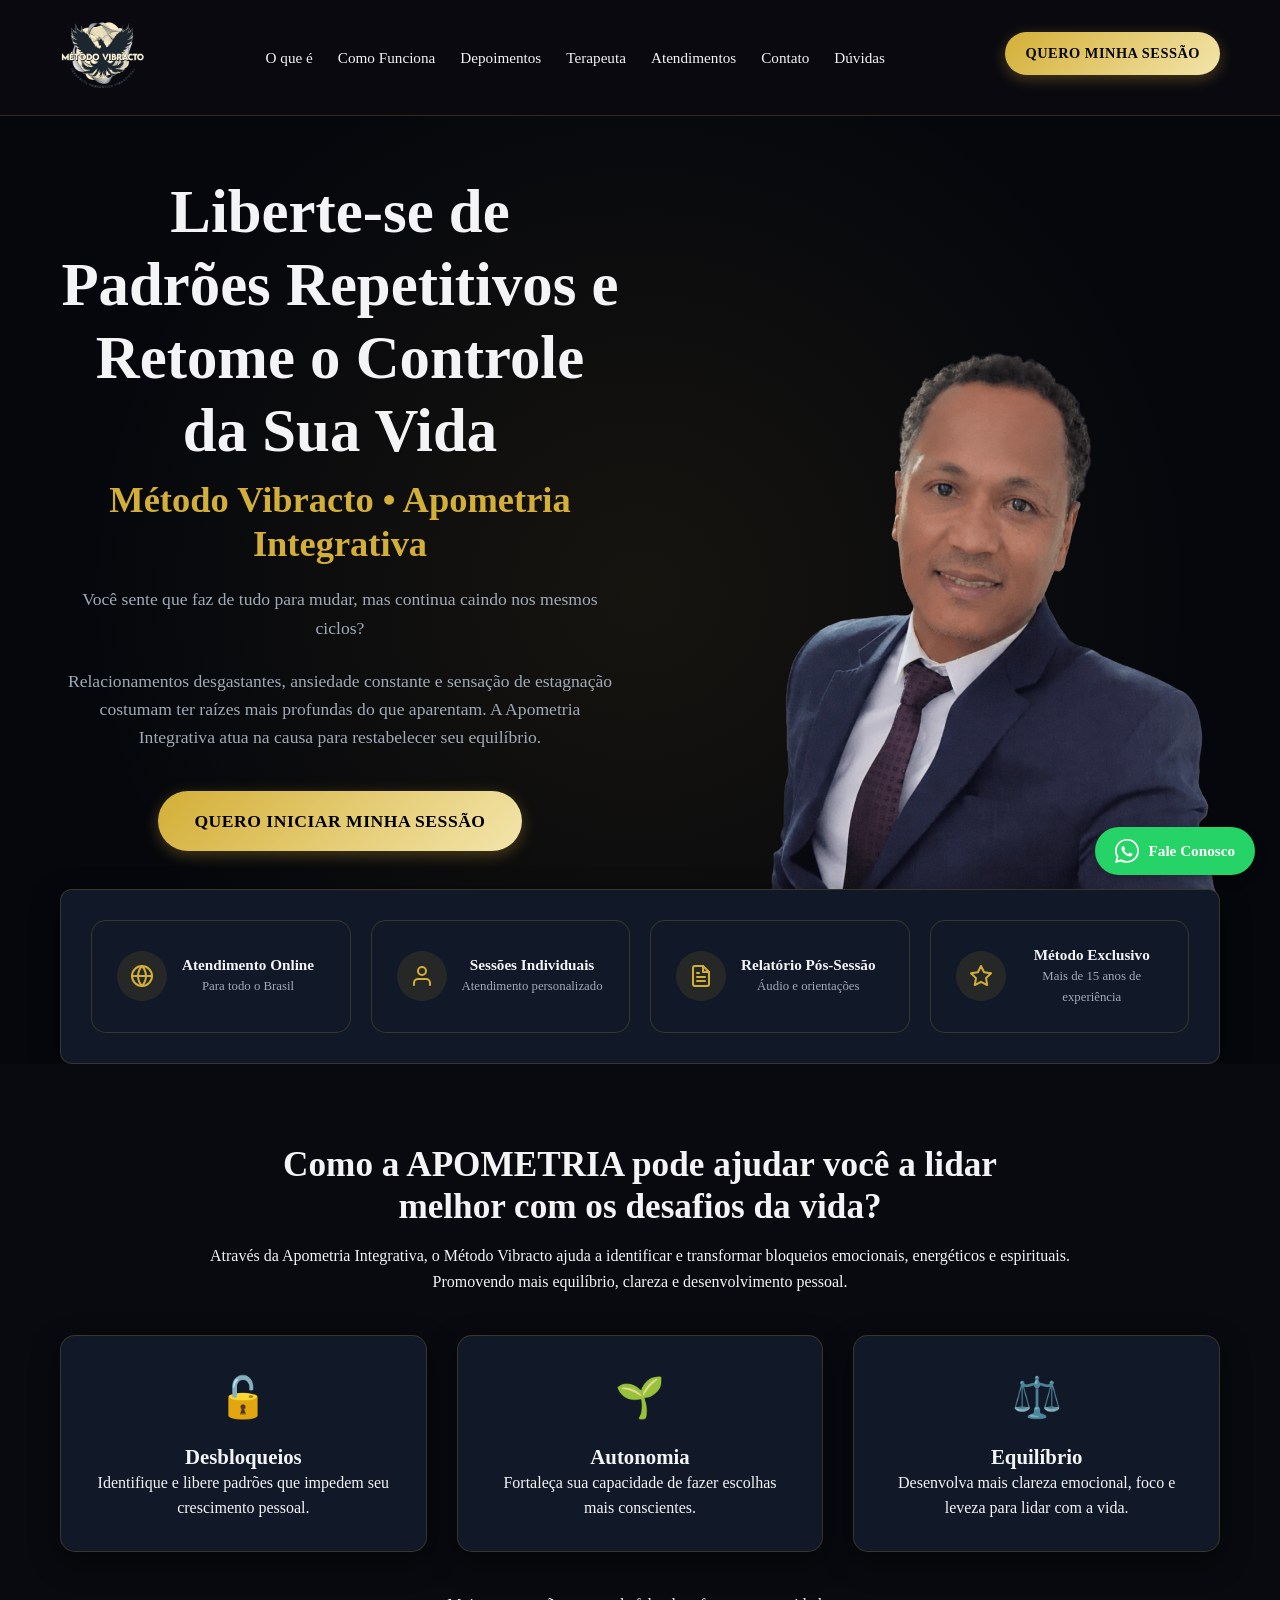
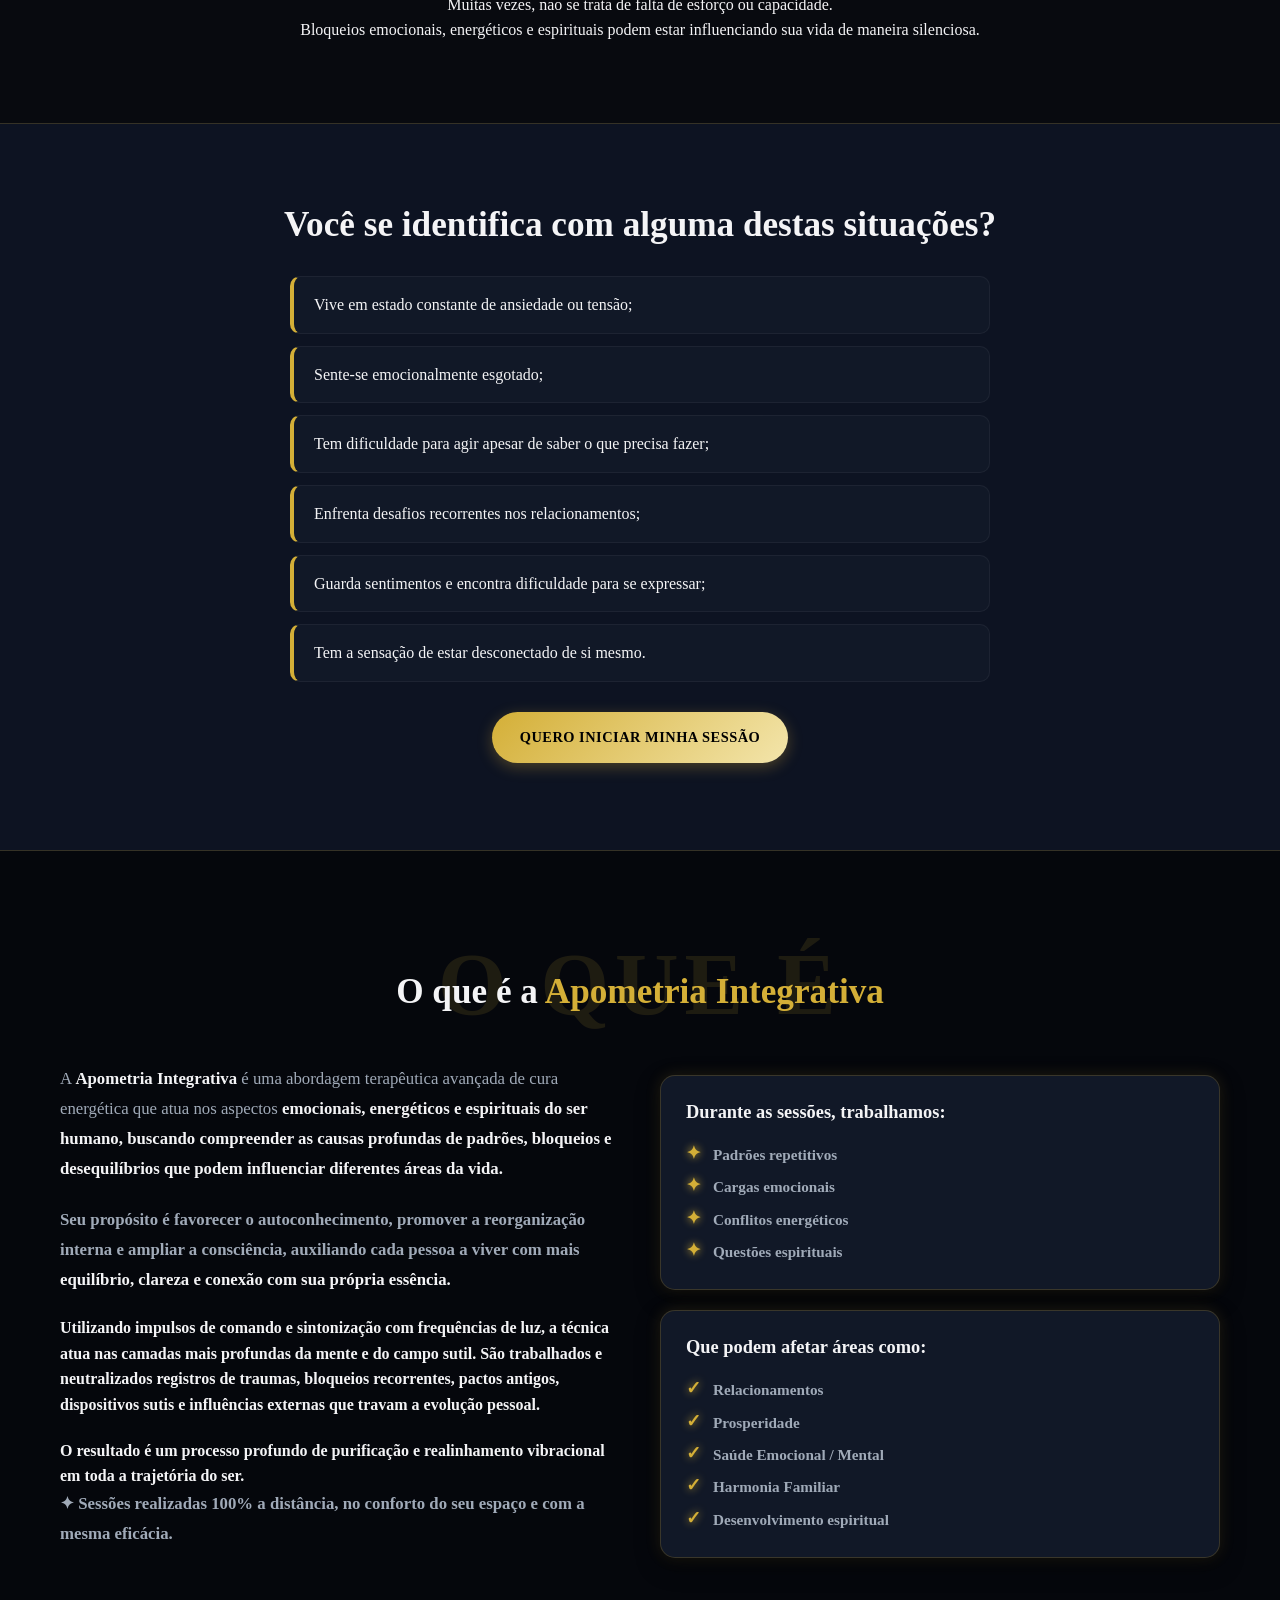
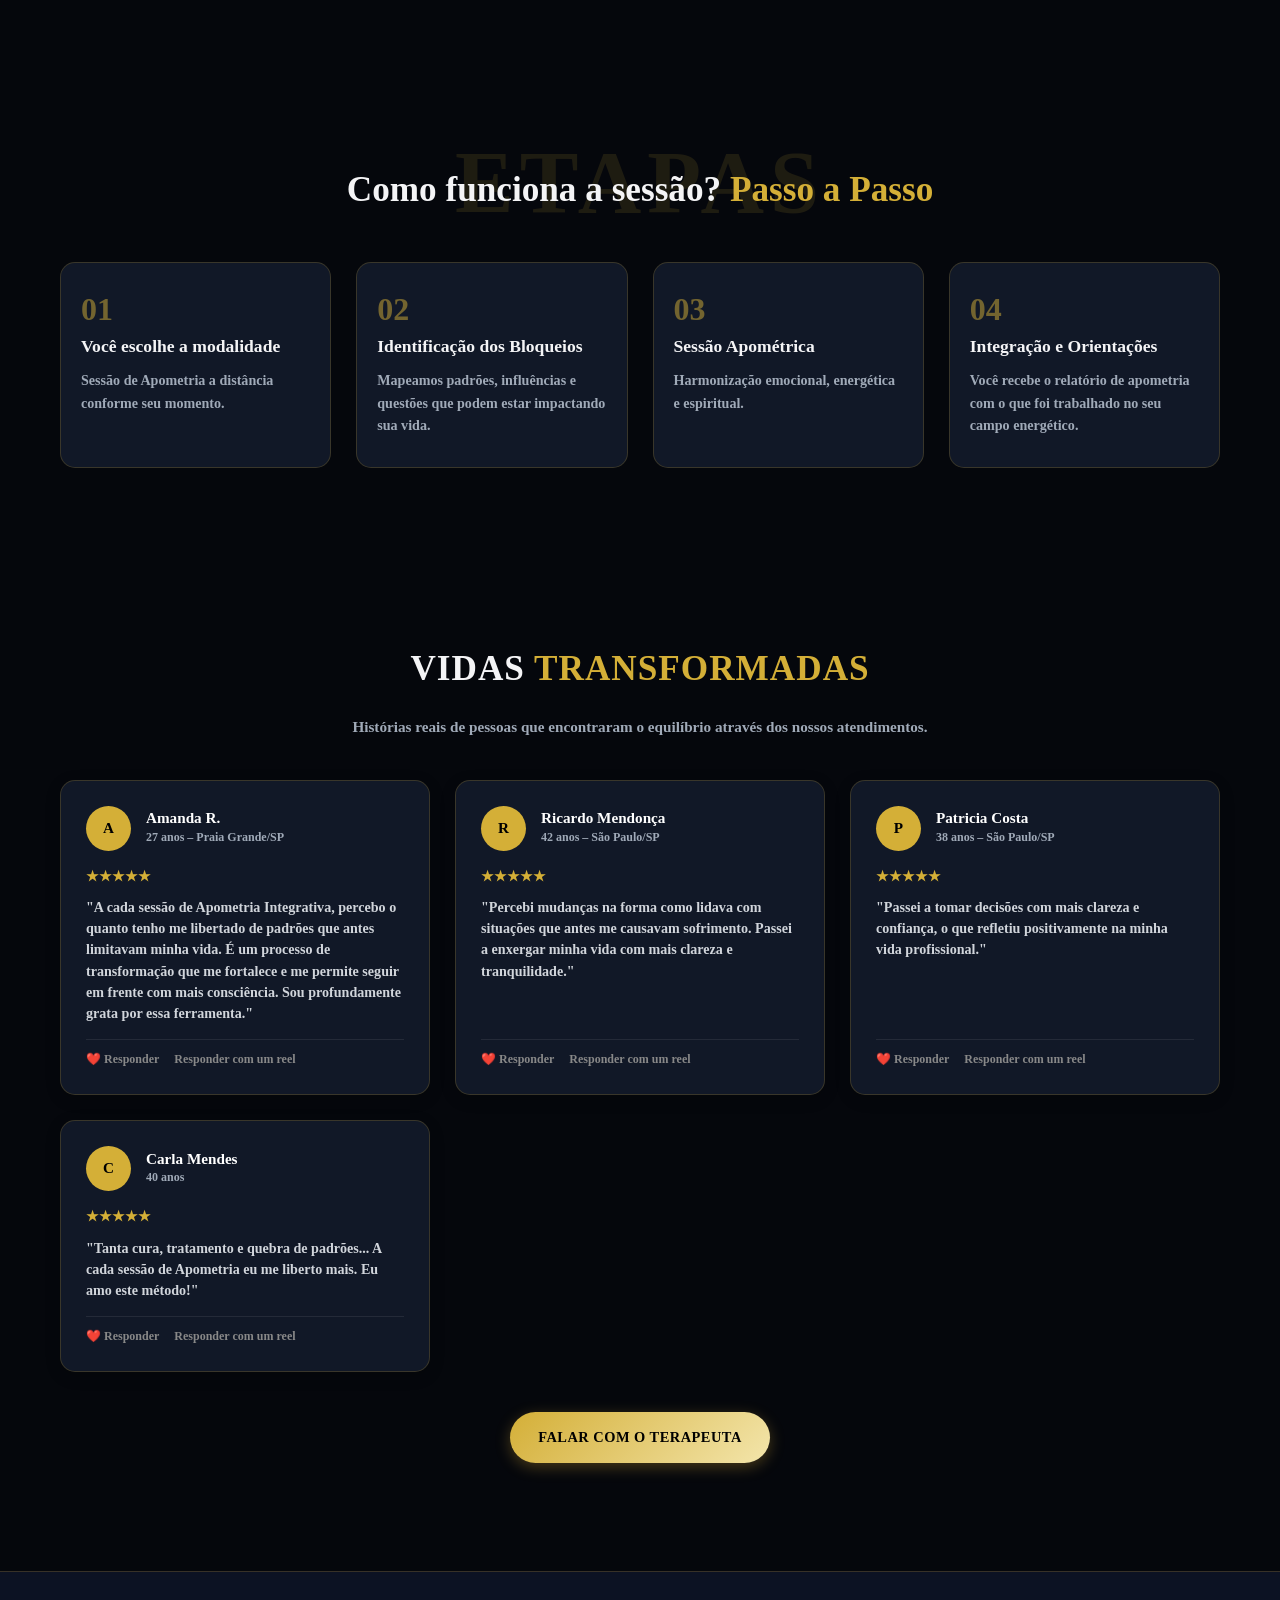
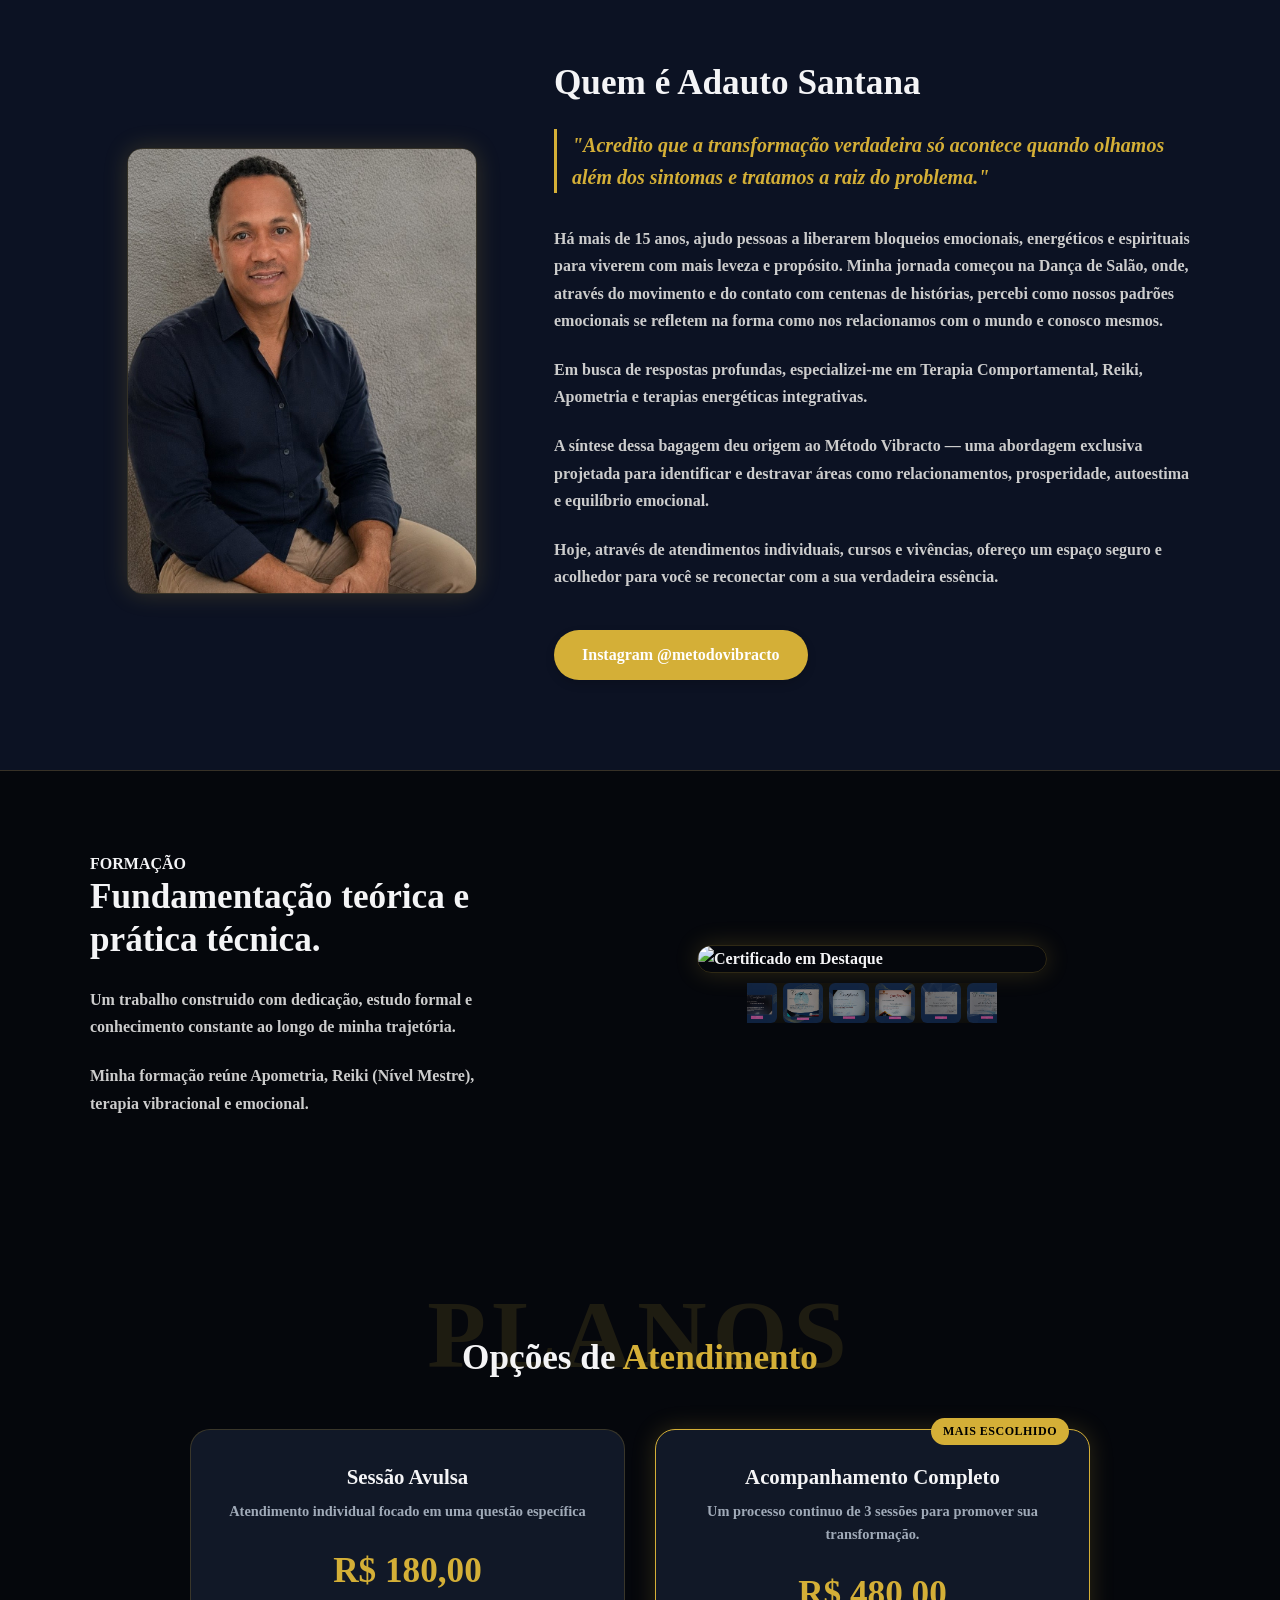
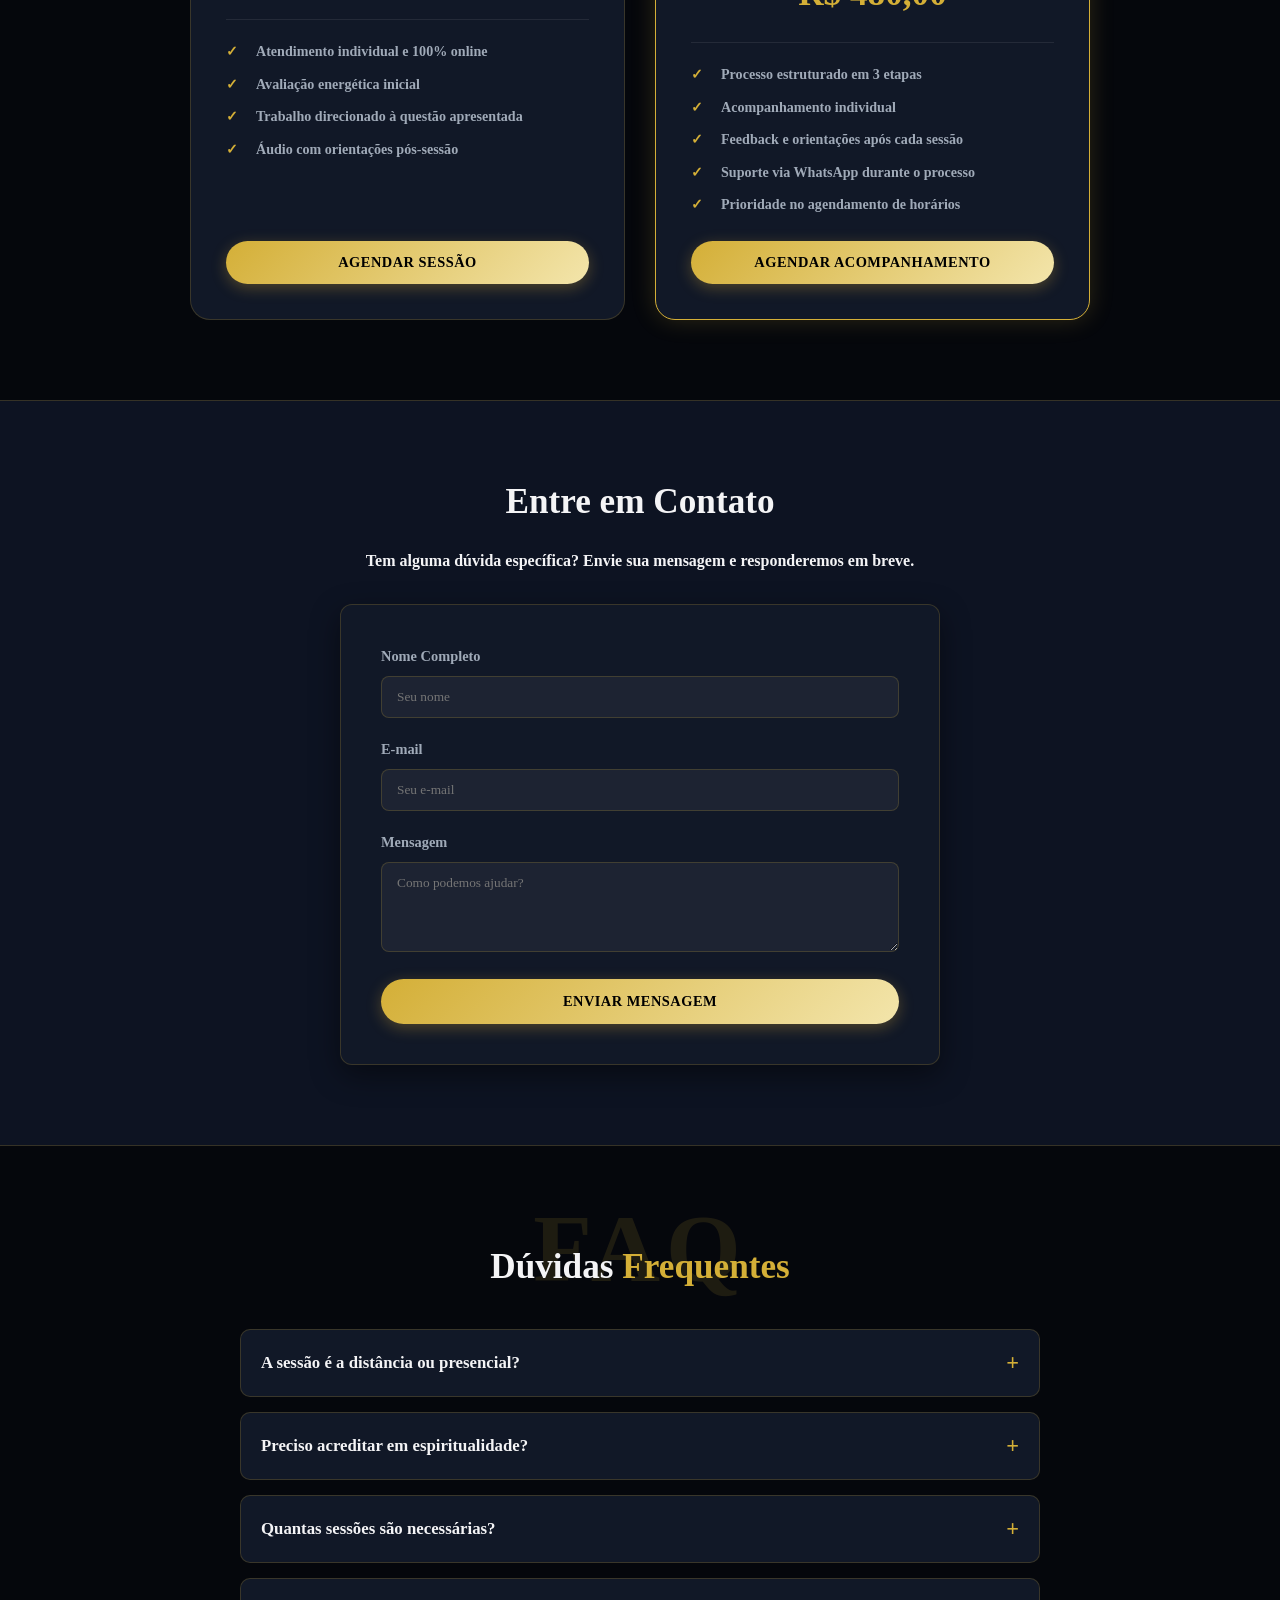
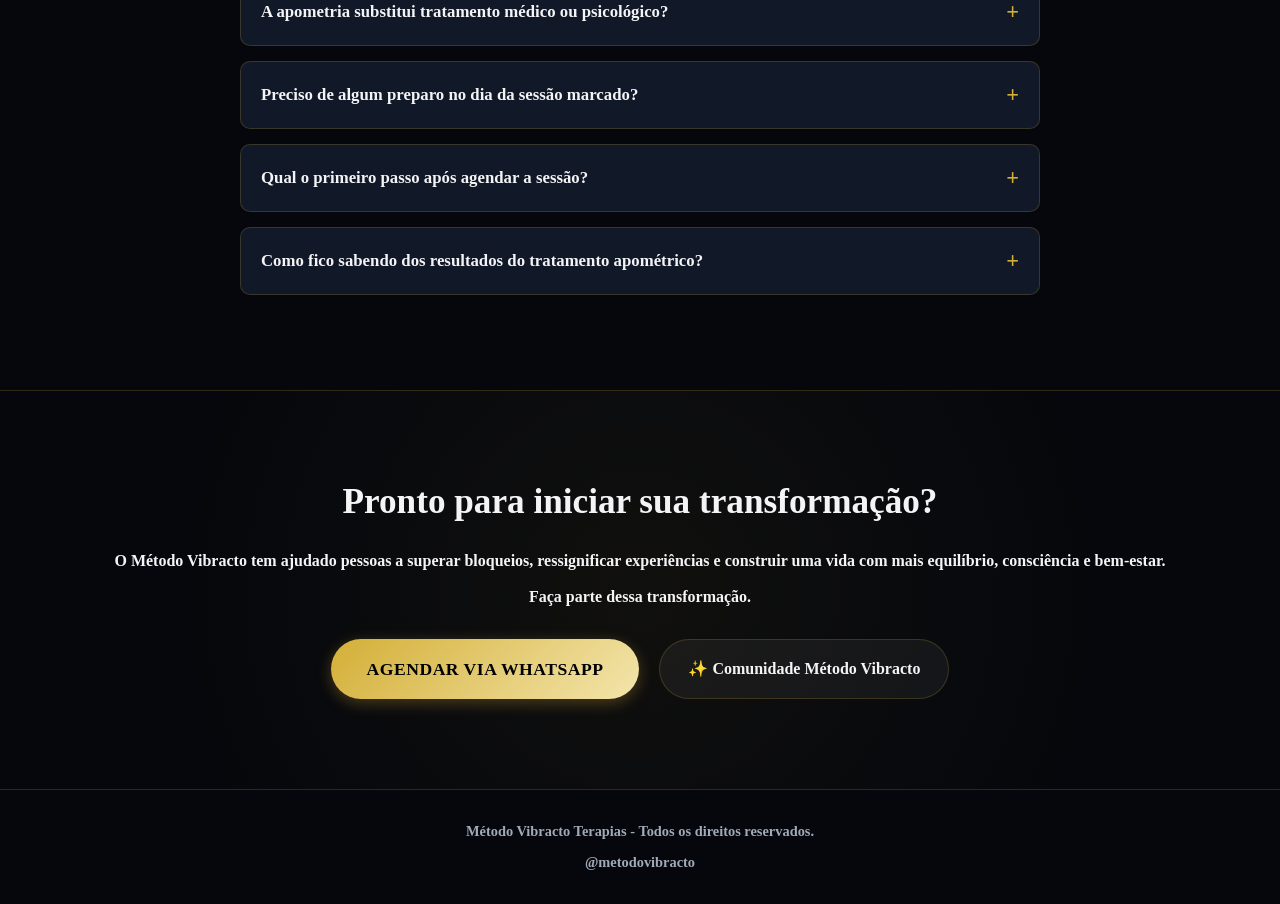
==== commit 246c446f: "Update header action button styles and structure" ====
--- a/index.html
+++ b/index.html
@@ -51,13 +51,15 @@
             </ul>
         </nav>
 
-       <div class="header-action">
-    <a href="https://wa.me/5511987063494?text=Ol%C3%A1!%20Conheci%20seu%20trabalho%20e%20gostaria%20de%20saber%20mais%20sobre%20a%20sess%C3%A3o%20apom%C3%A9trica.%20Como%20funciona%3F" target="_blank" rel="noopener noreferrer" class="btn btn-sm btn-header">Quero minha sessão</a>
-  </div>
+      <div class="header-action">
+            <a href="https://wa.me/5511987063494?text=Ol%C3%A1!%20Conheci%20seu%20trabalho%20e%20gostaria%20de%20saber%20mais%20sobre%20a%20sess%C3%A3o%20apom%C3%A9trica.%20Como%20funciona%3F" 
+               target="_blank" 
+               rel="noopener noreferrer" 
+               class="btn btn-sm btn-gold-neon">Quero minha sessão</a>
+        </div>
+
+    </div>
 </header>
-
-
-</a>
     
     <!-- Seção Hero -->
     <section class="hero">
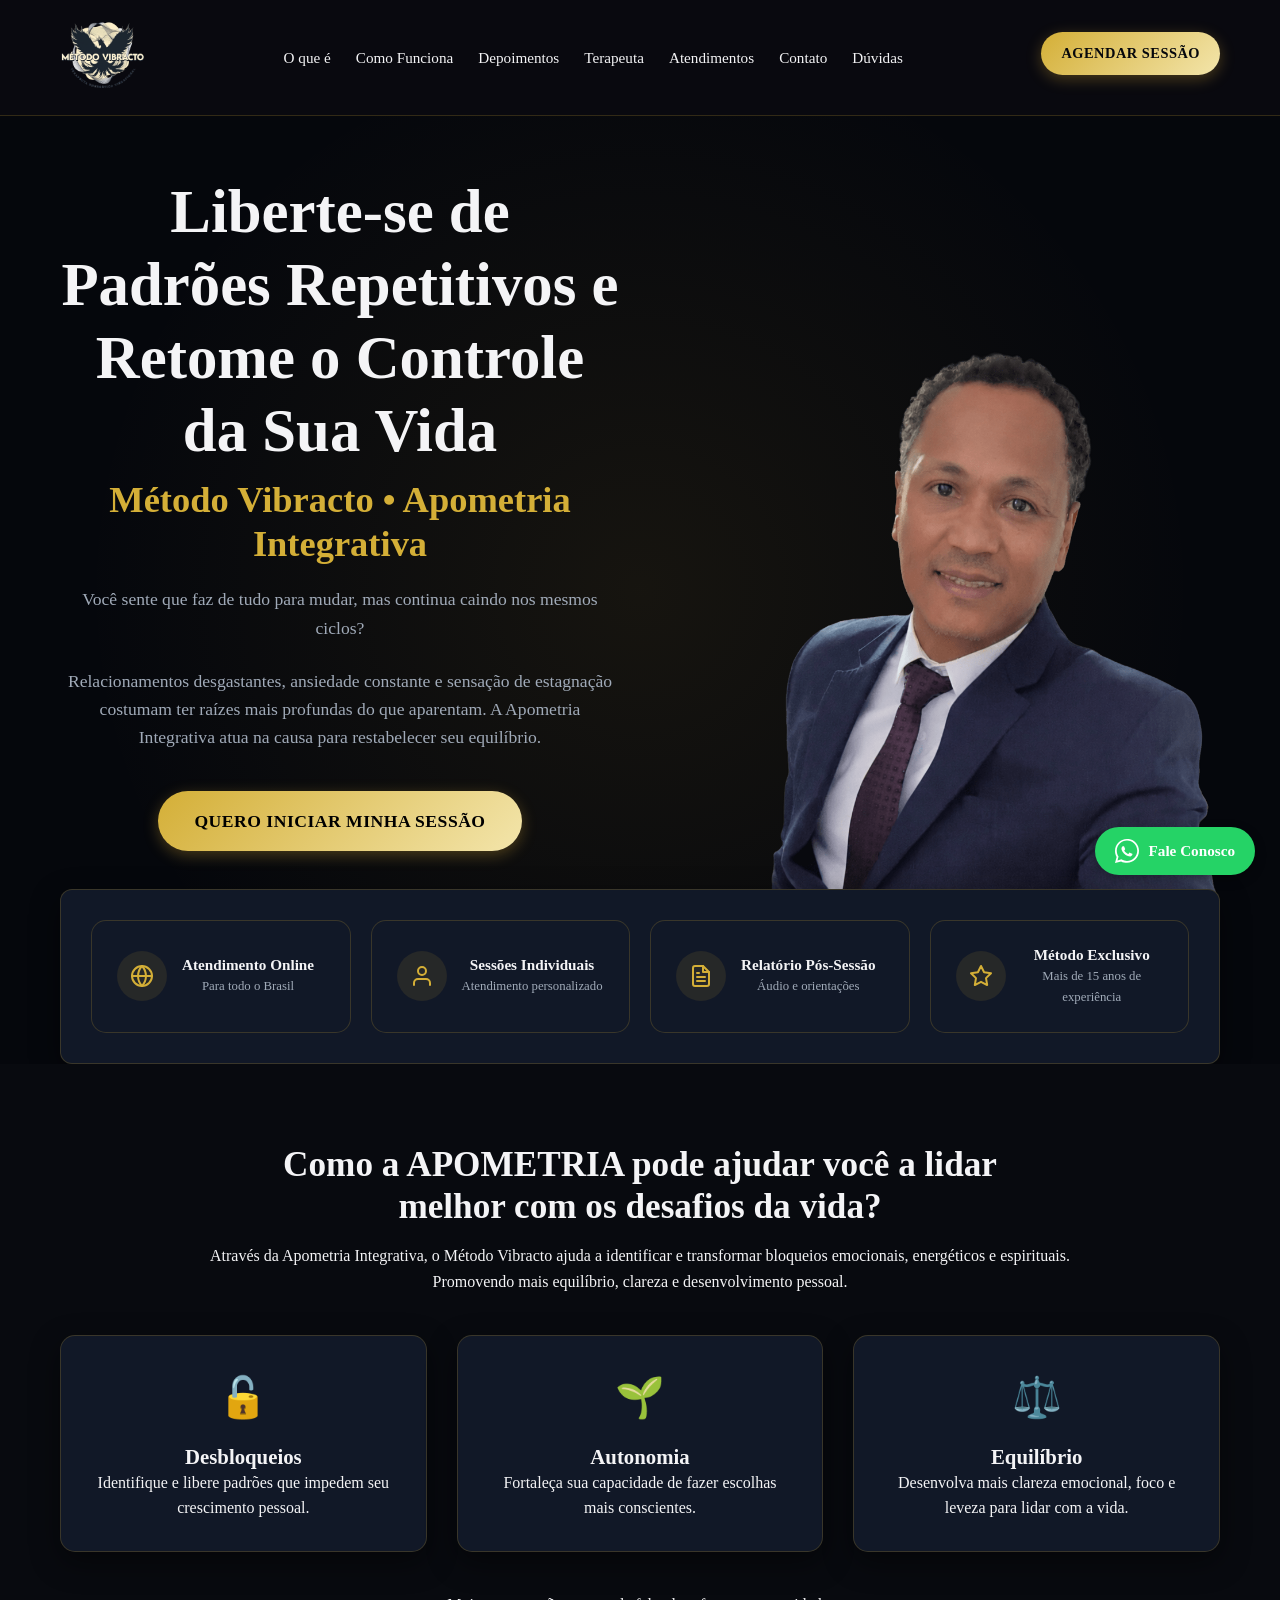
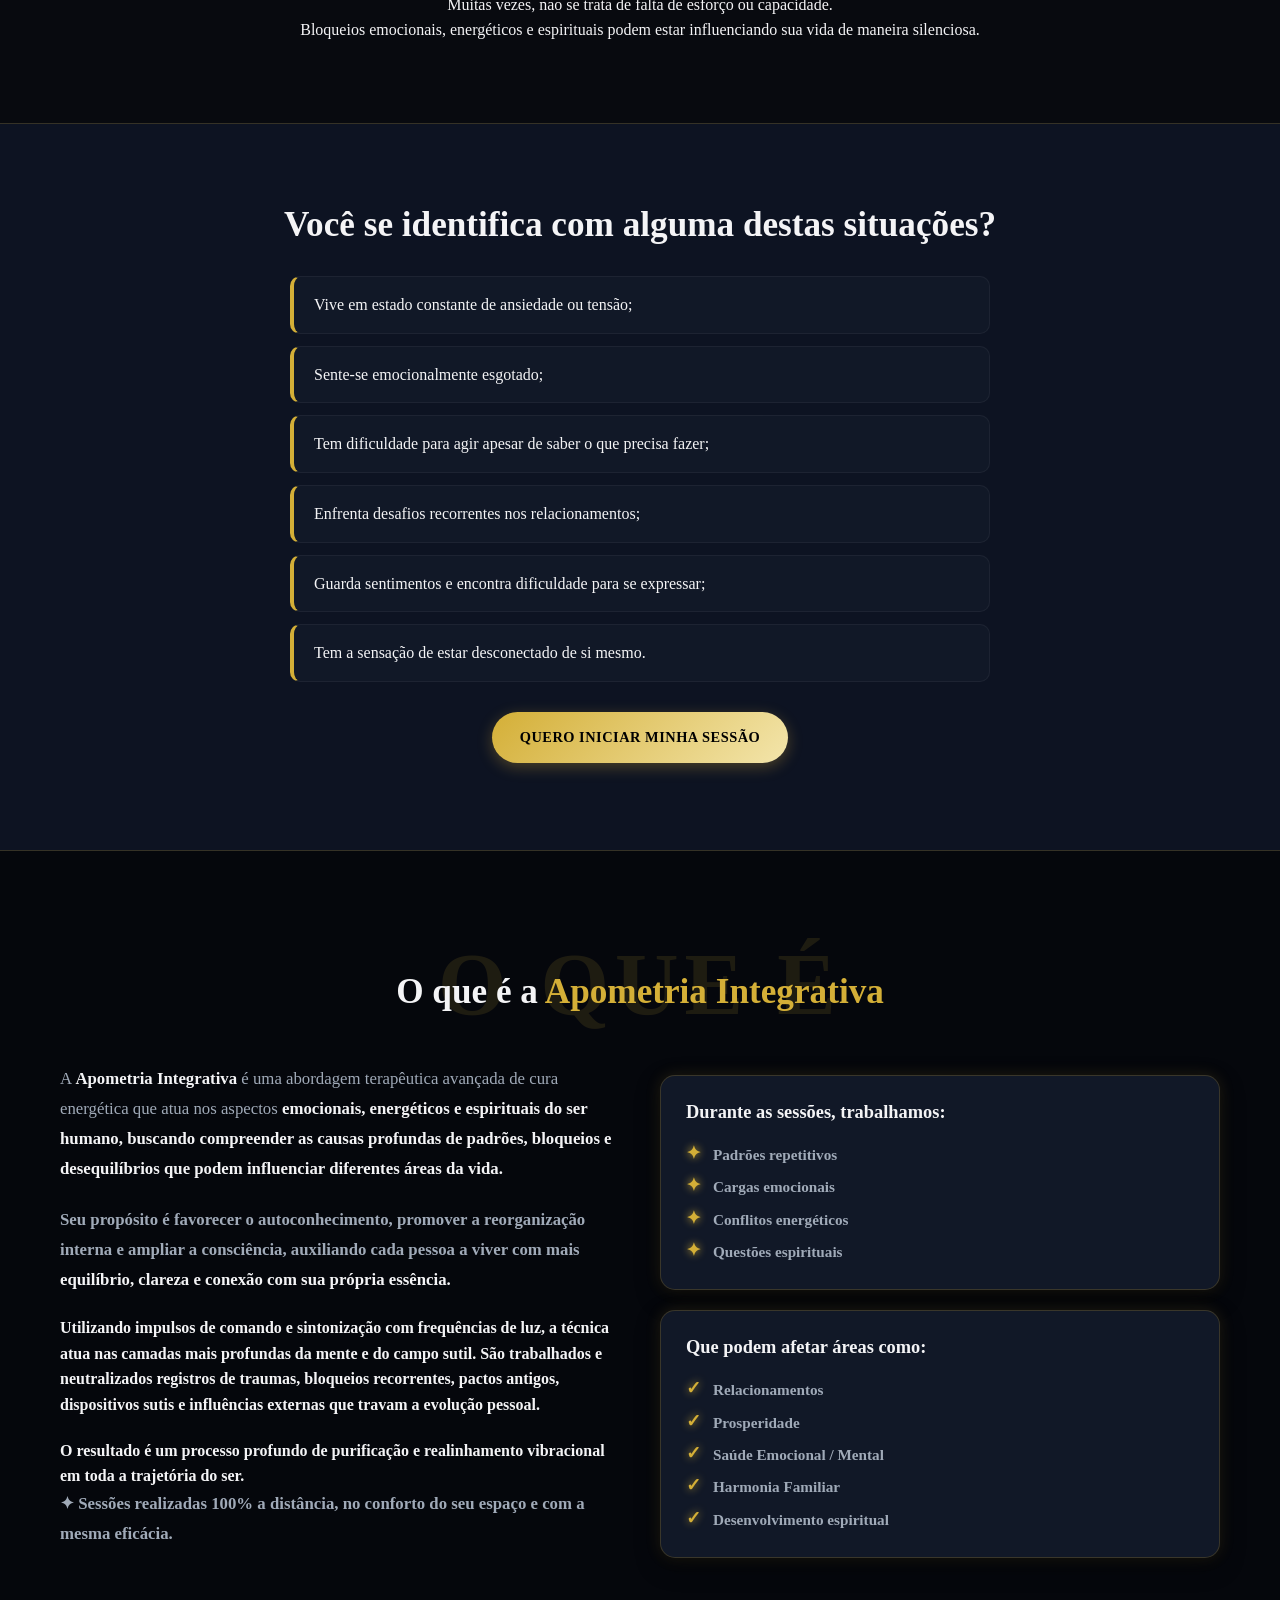
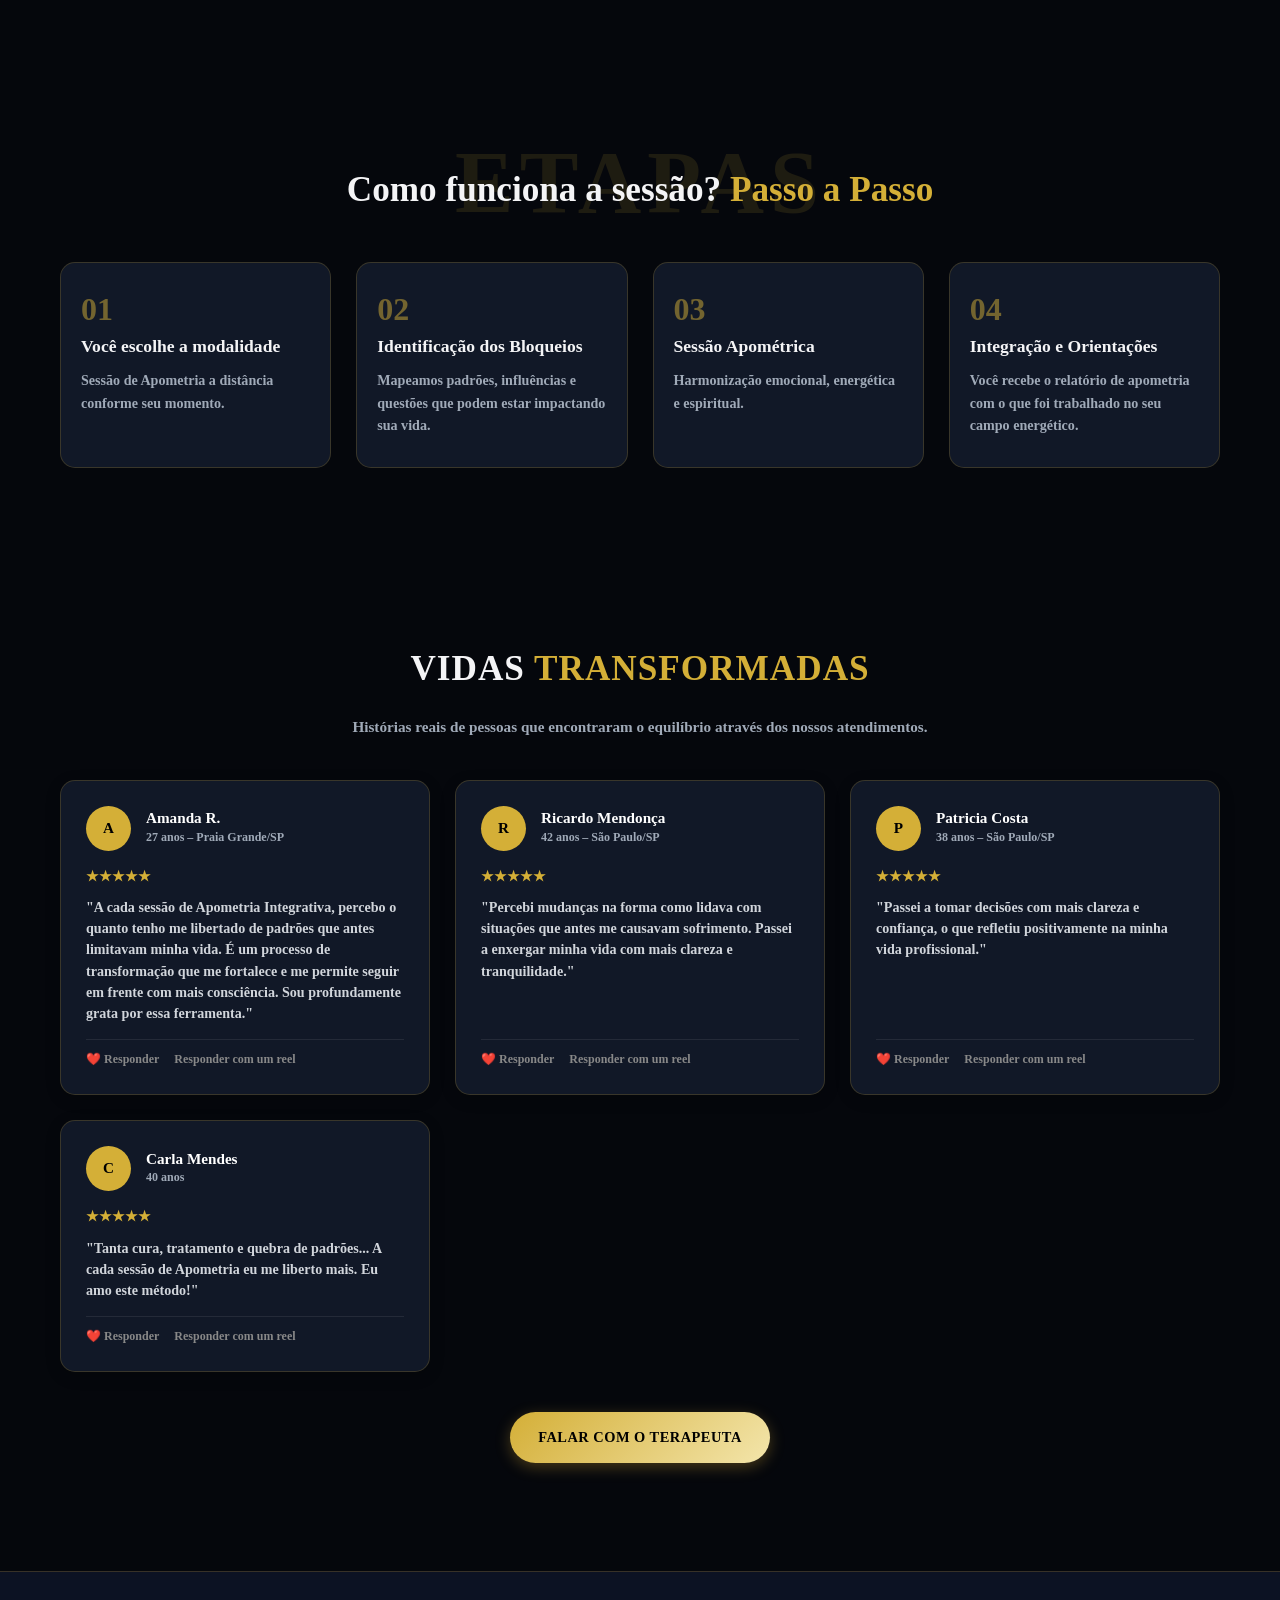
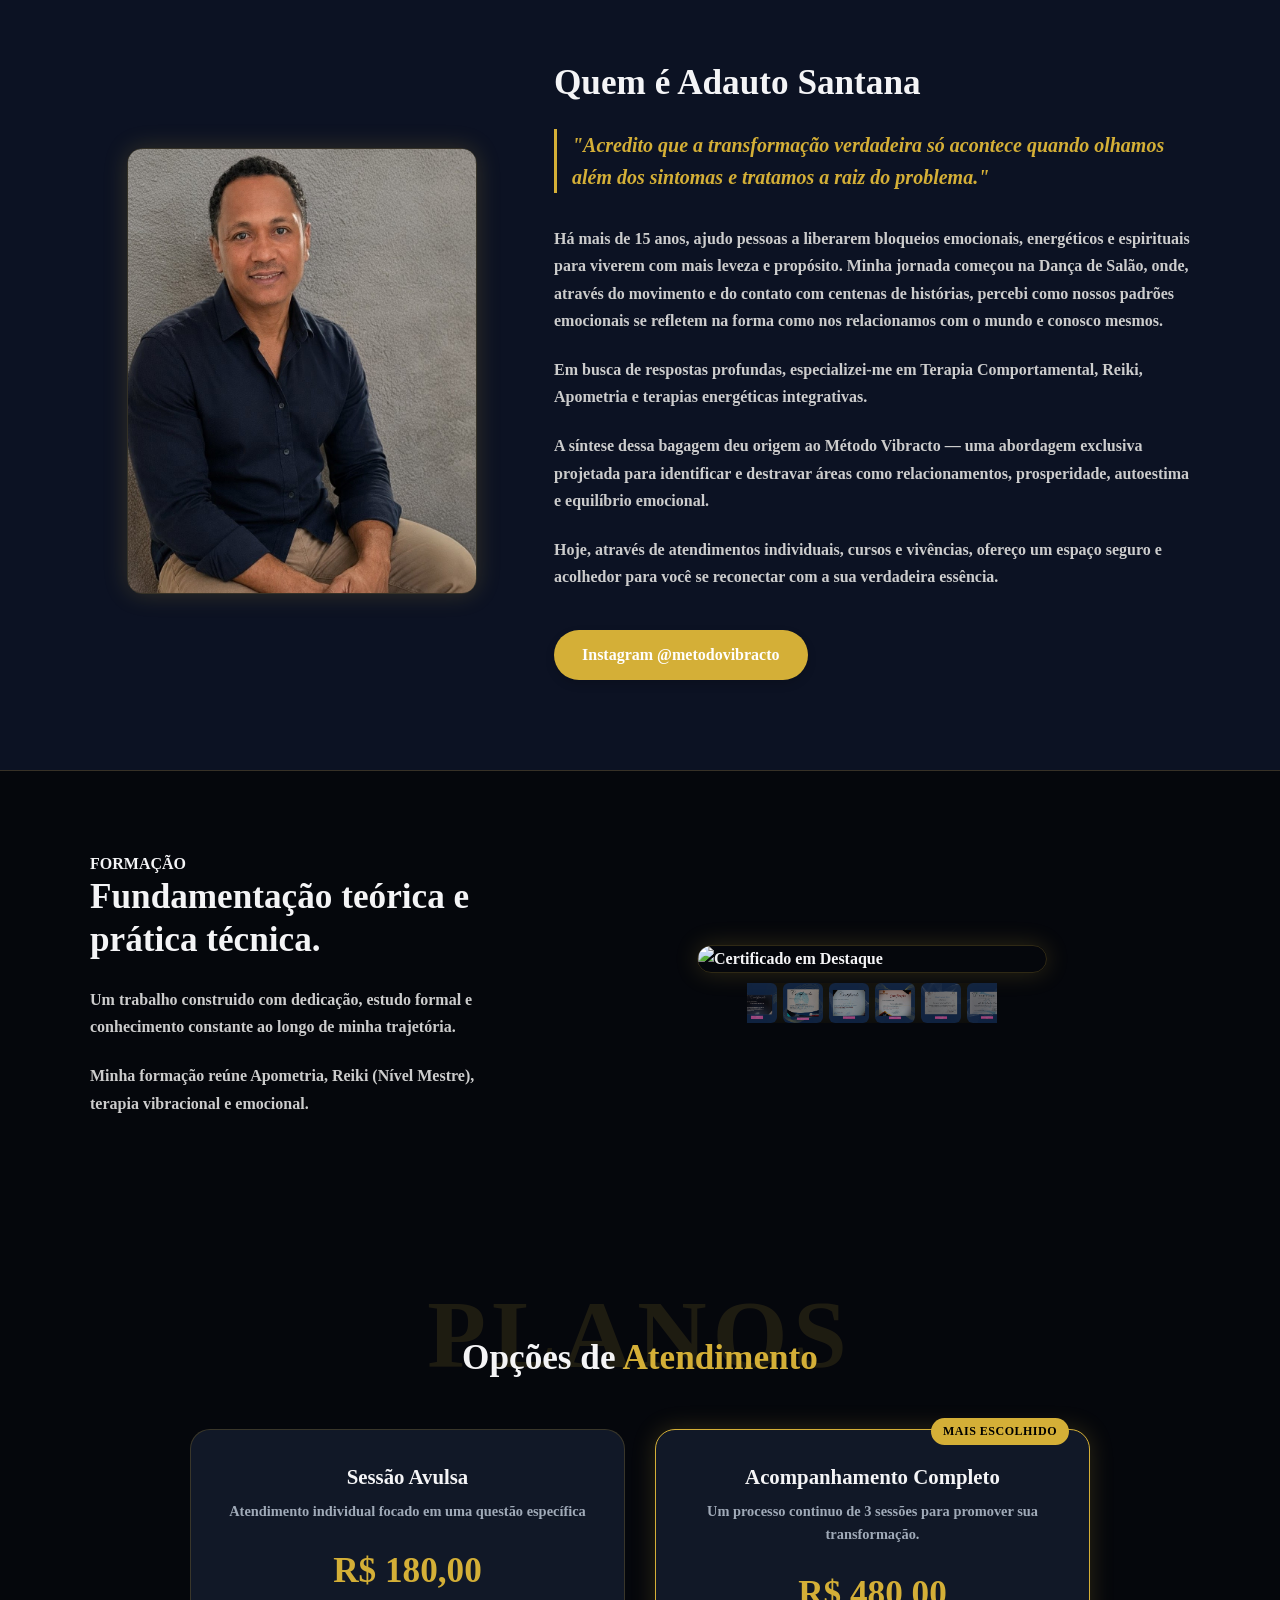
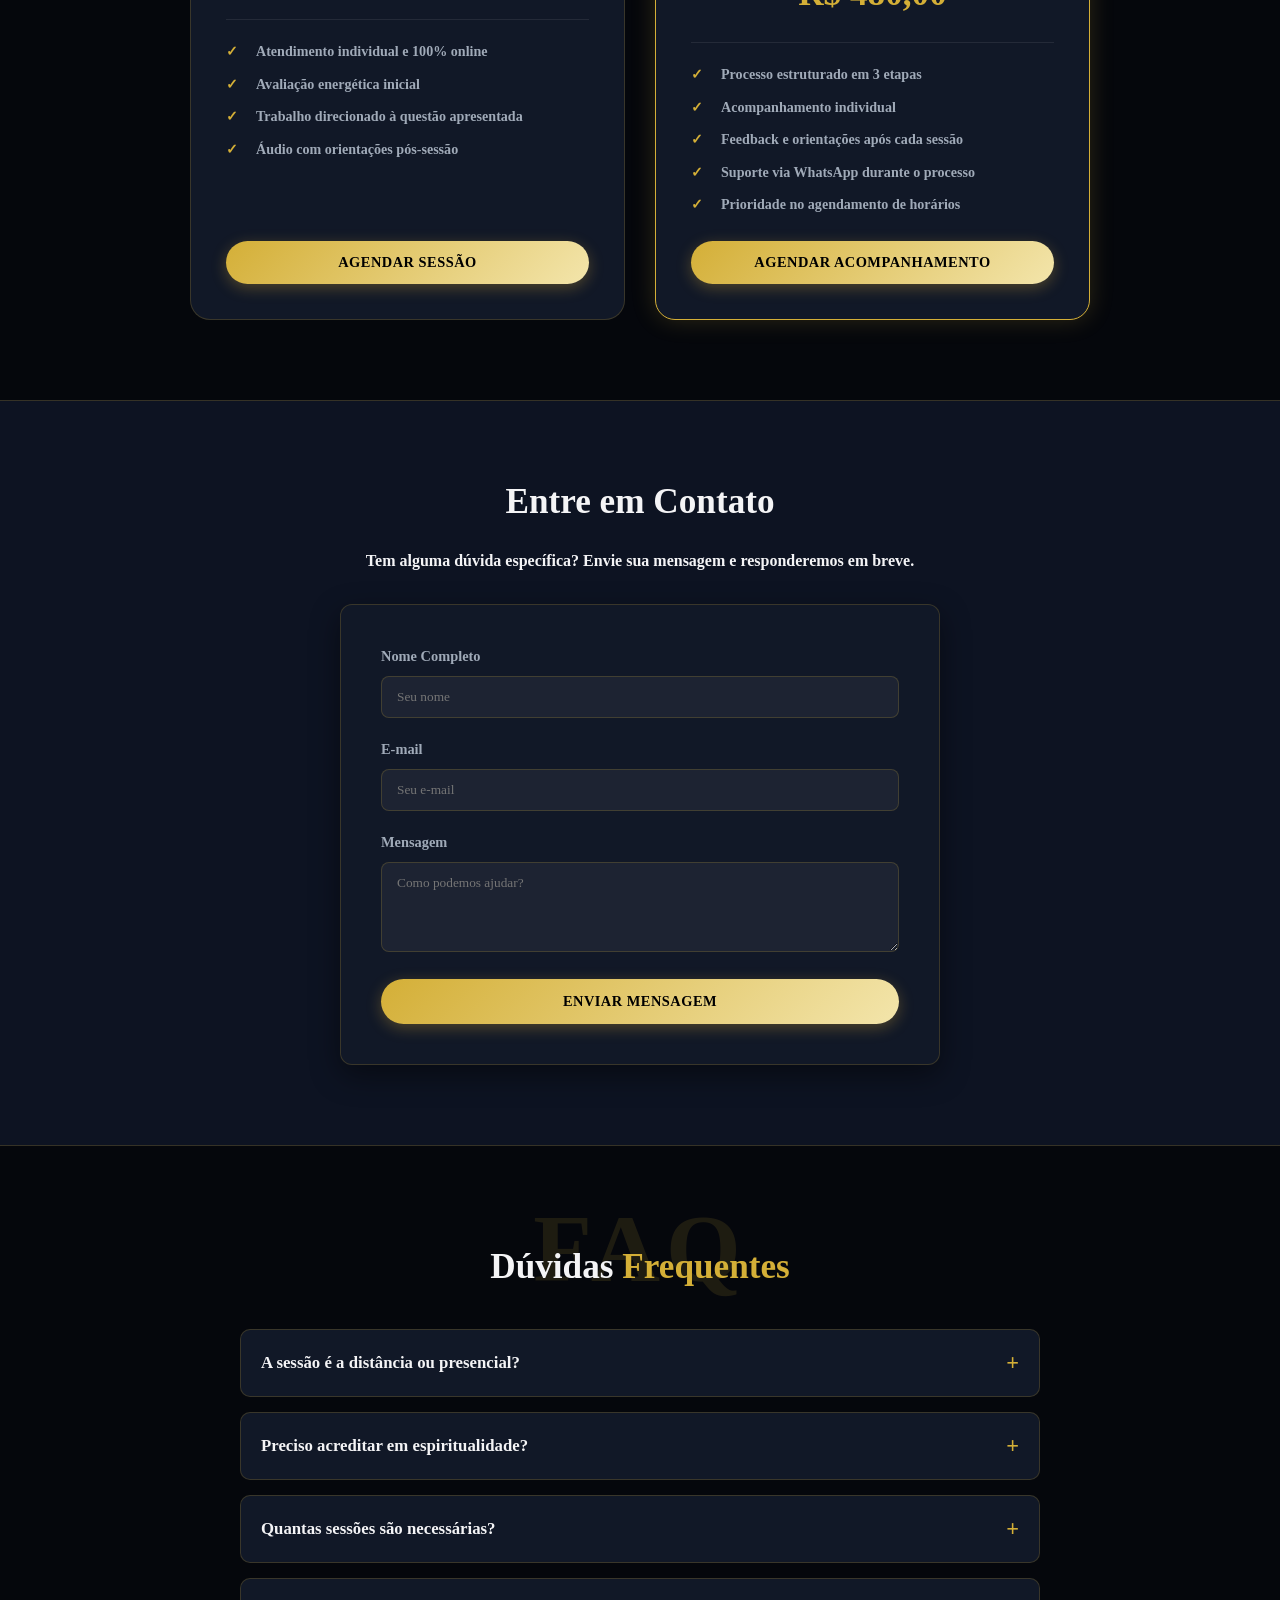
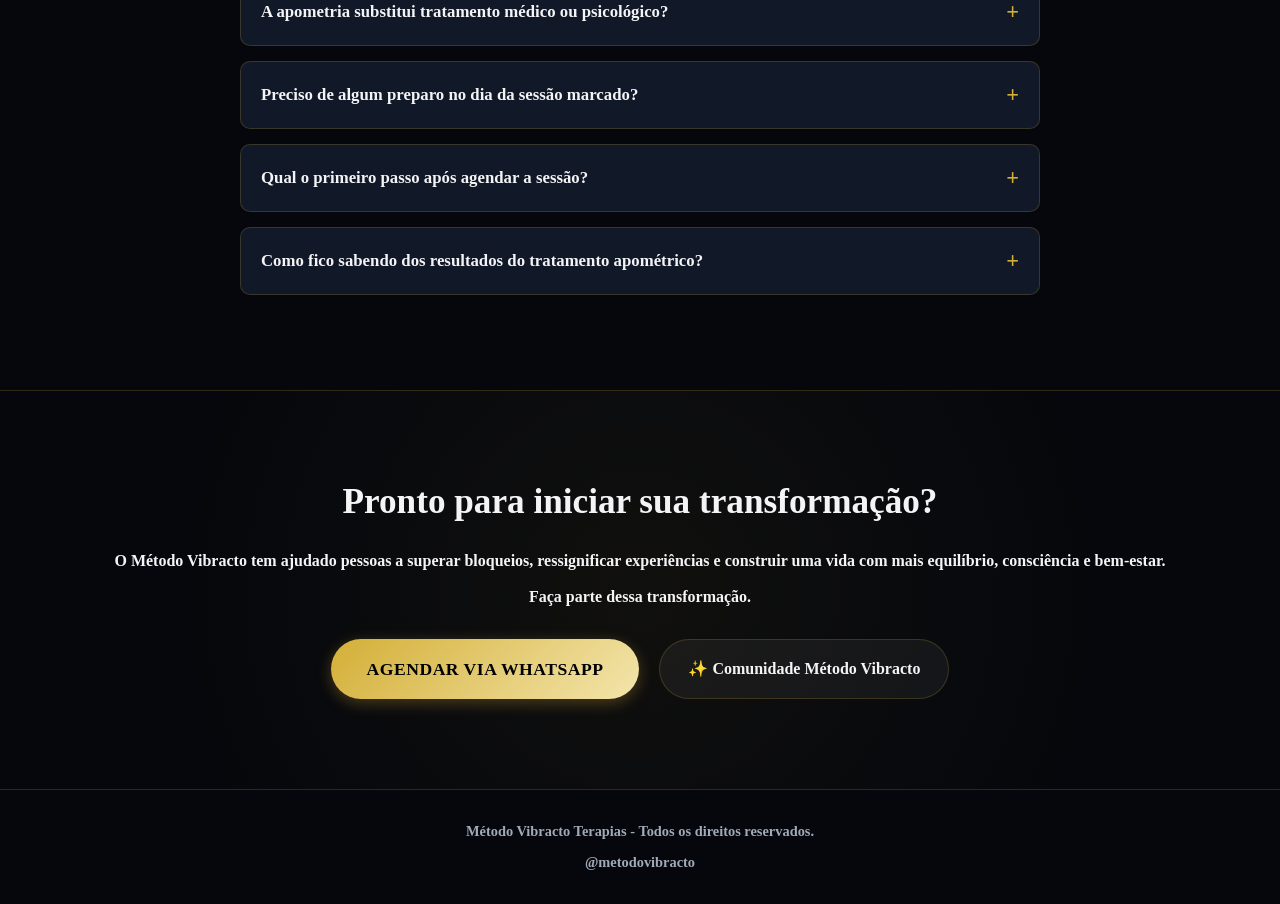
==== commit 02cf905d: "Change button text from 'Quero minha sessão' to 'Agendar sessão'" ====
--- a/index.html
+++ b/index.html
@@ -55,7 +55,7 @@
             <a href="https://wa.me/5511987063494?text=Ol%C3%A1!%20Conheci%20seu%20trabalho%20e%20gostaria%20de%20saber%20mais%20sobre%20a%20sess%C3%A3o%20apom%C3%A9trica.%20Como%20funciona%3F" 
                target="_blank" 
                rel="noopener noreferrer" 
-               class="btn btn-sm btn-gold-neon">Quero minha sessão</a>
+               class="btn btn-sm btn-gold-neon">Agendar sessão</a>
         </div>
 
     </div>
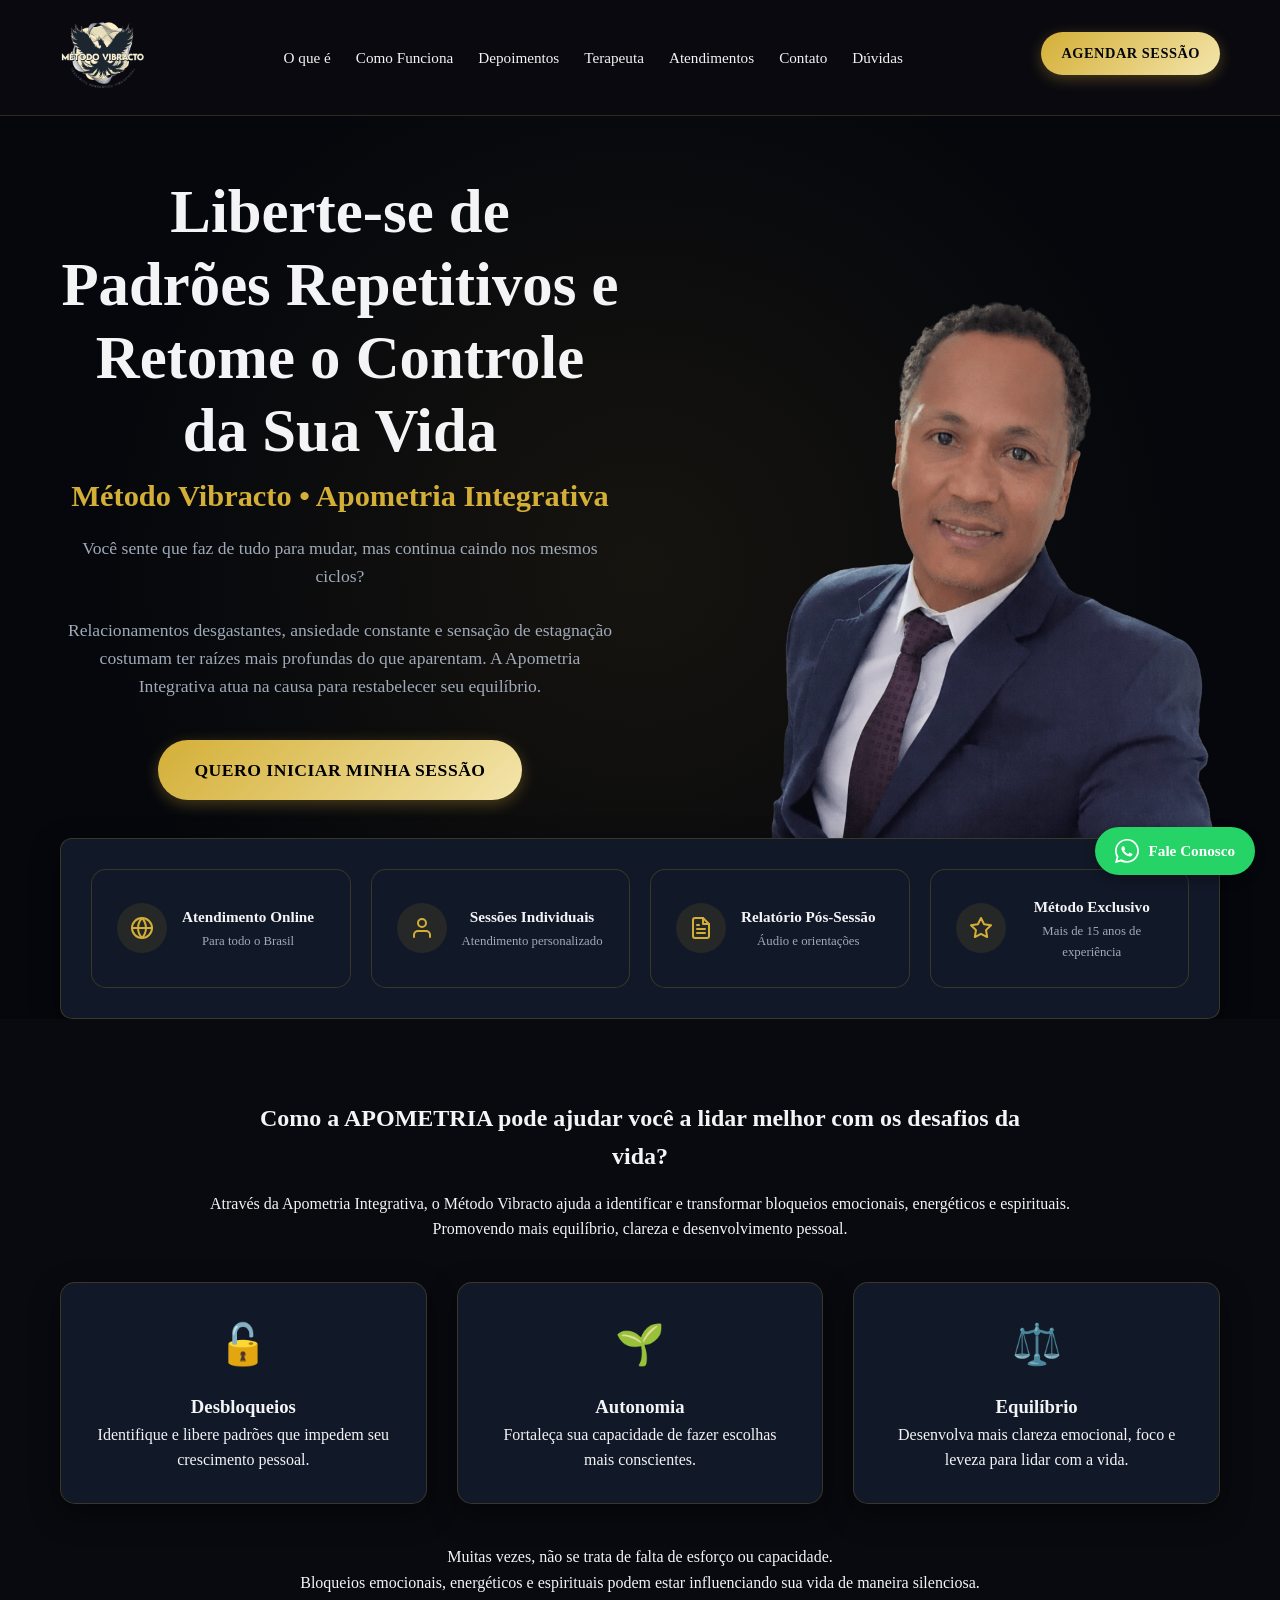
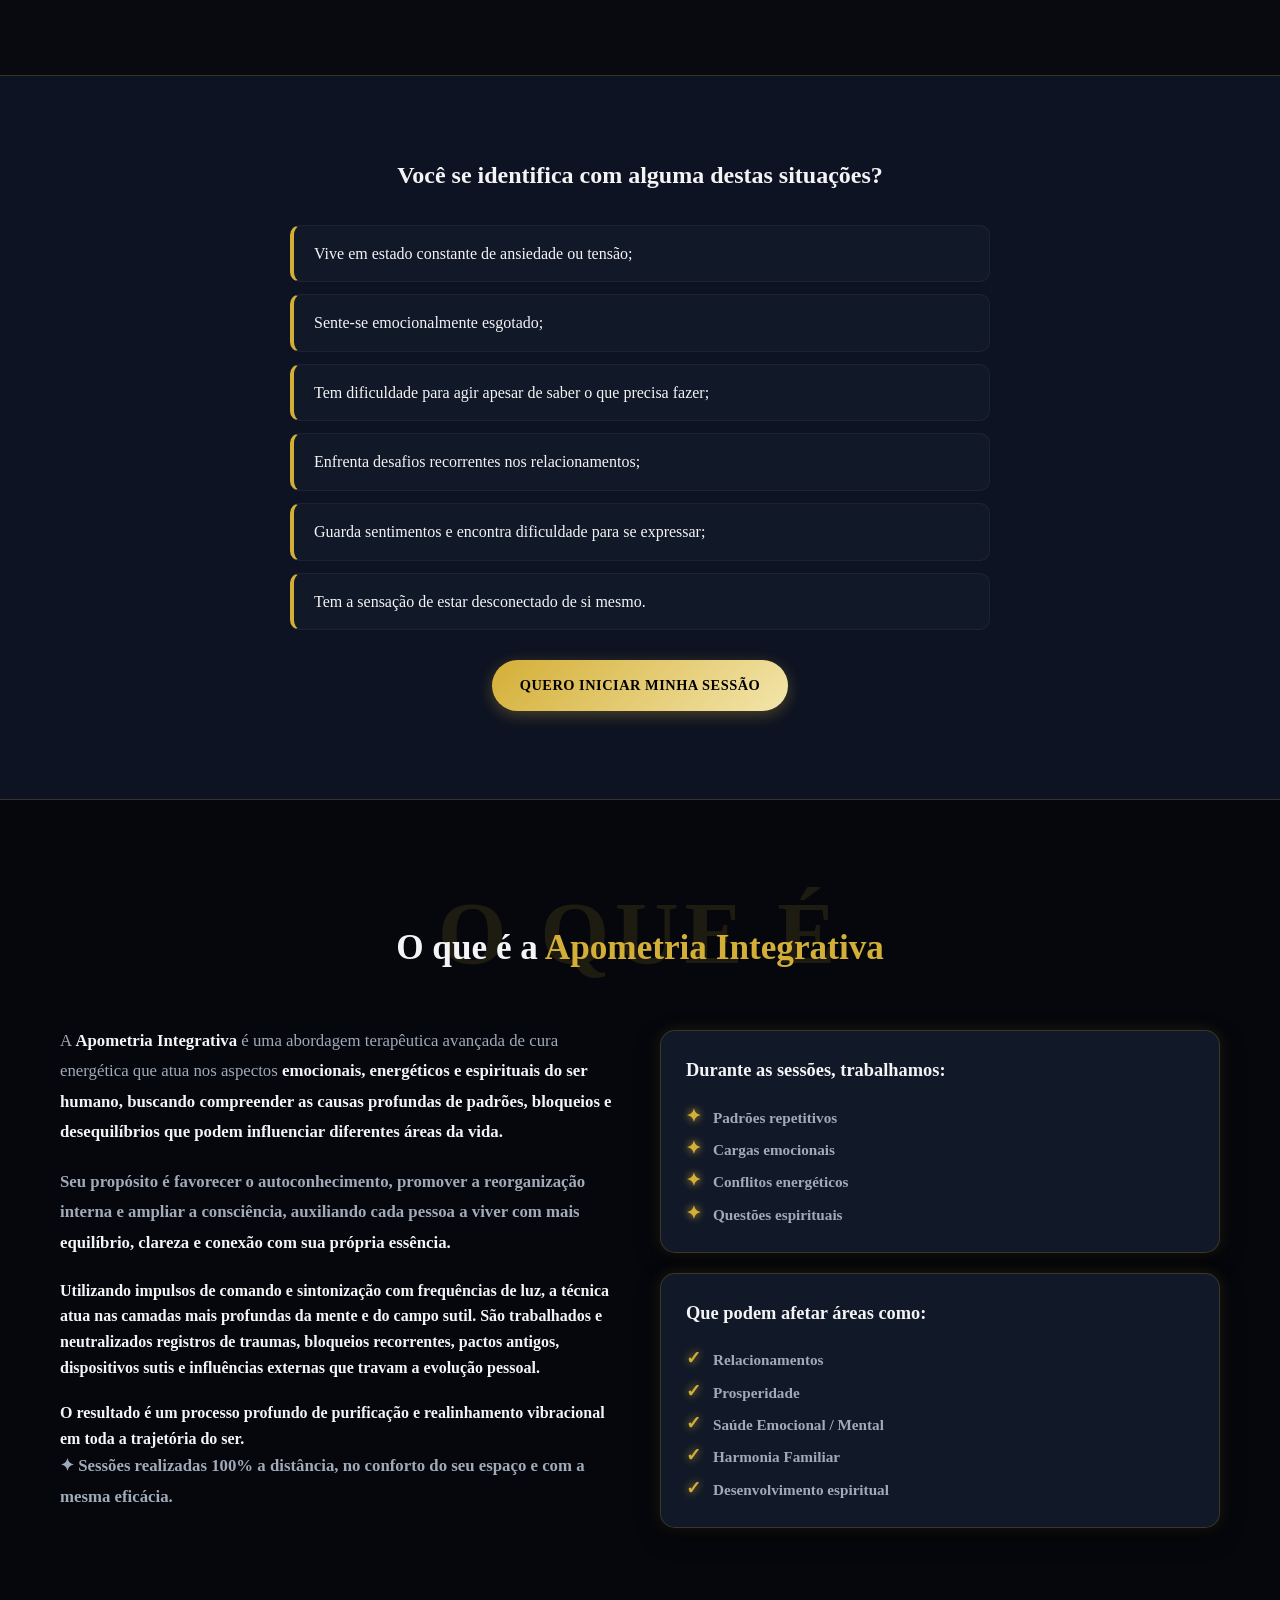
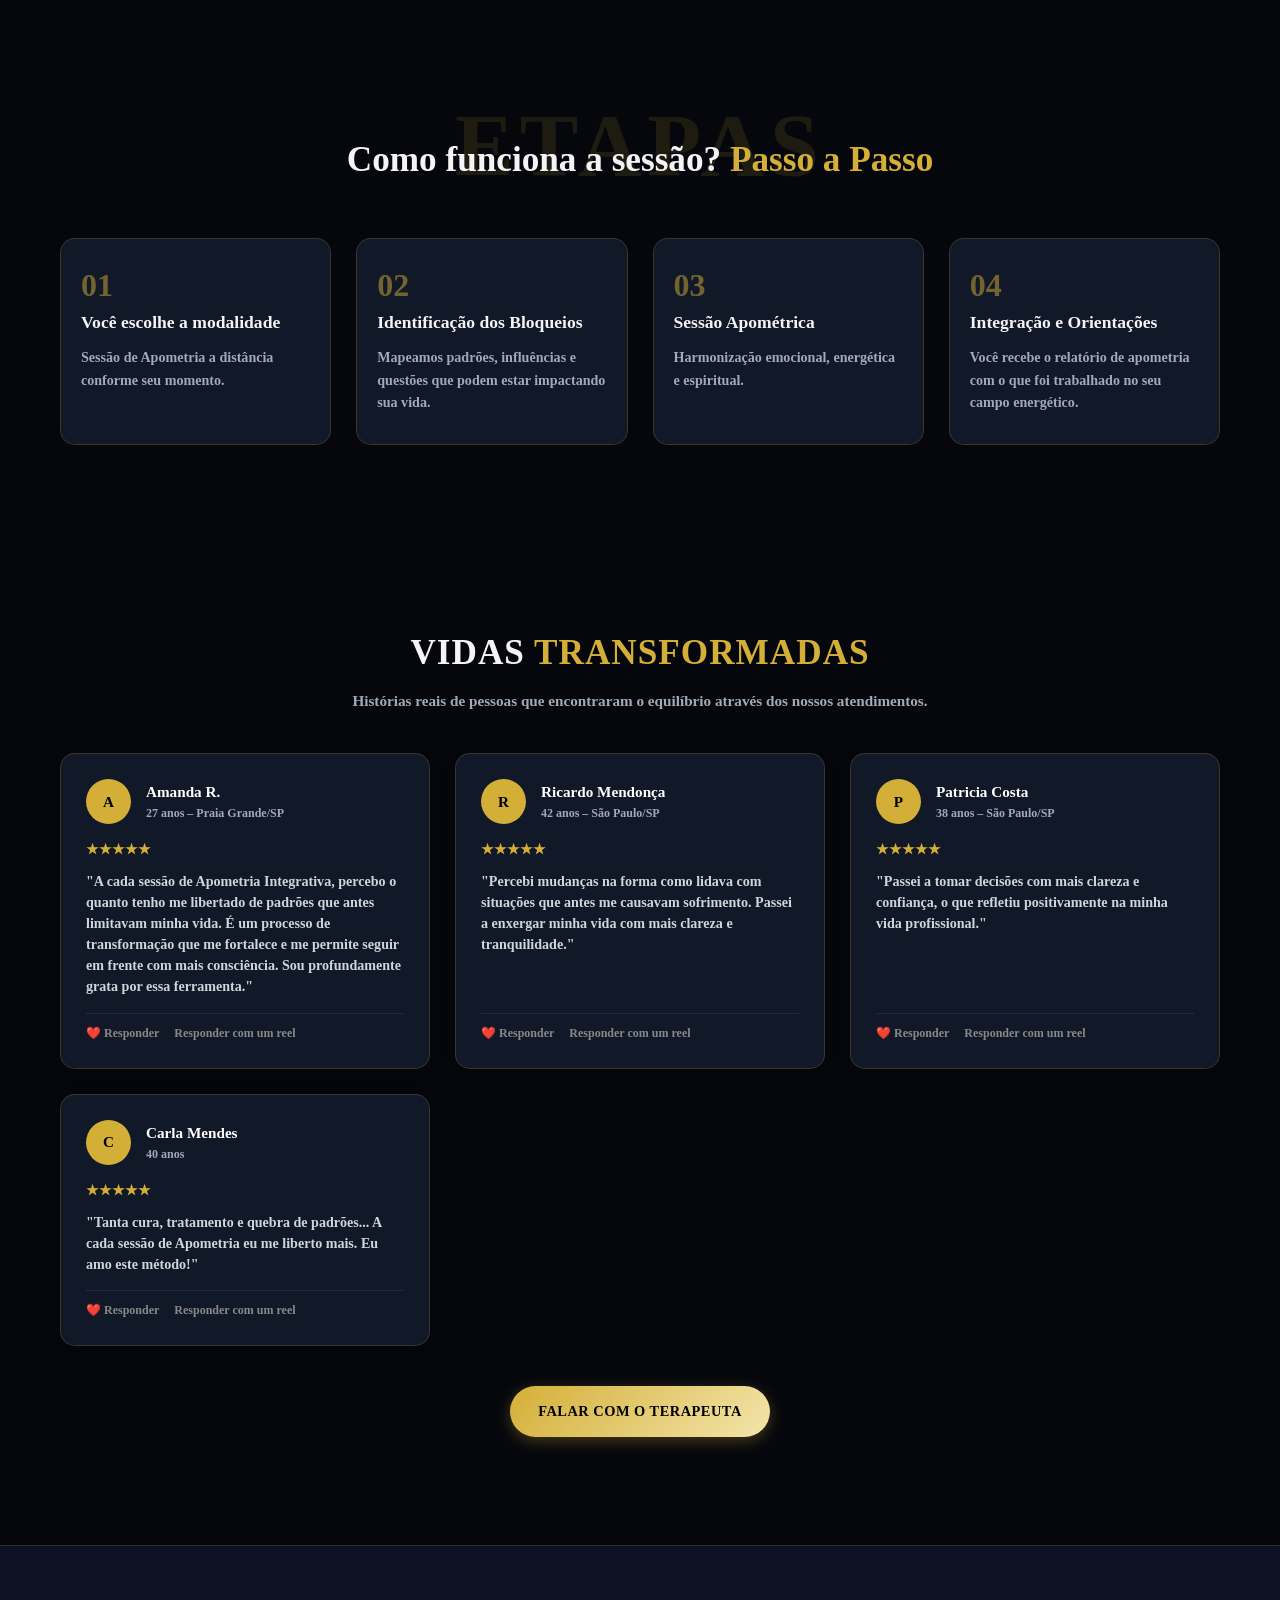
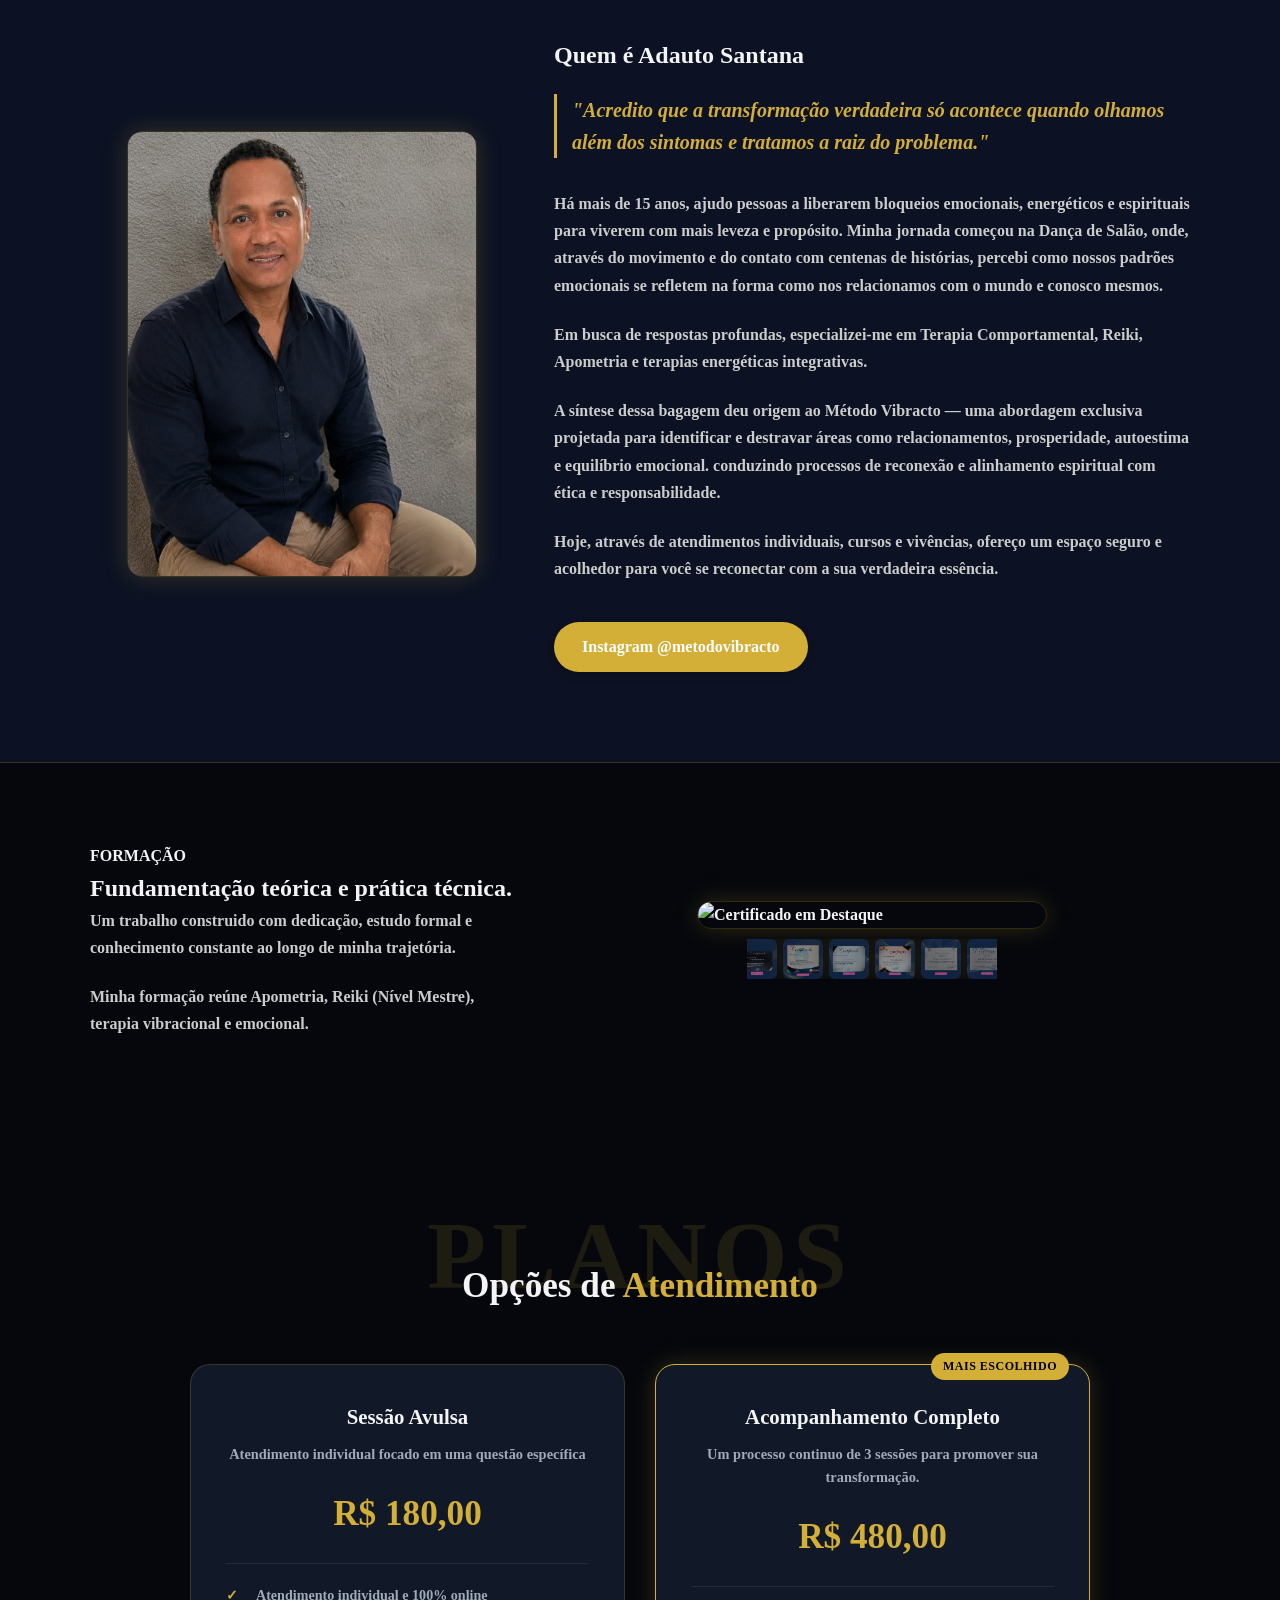
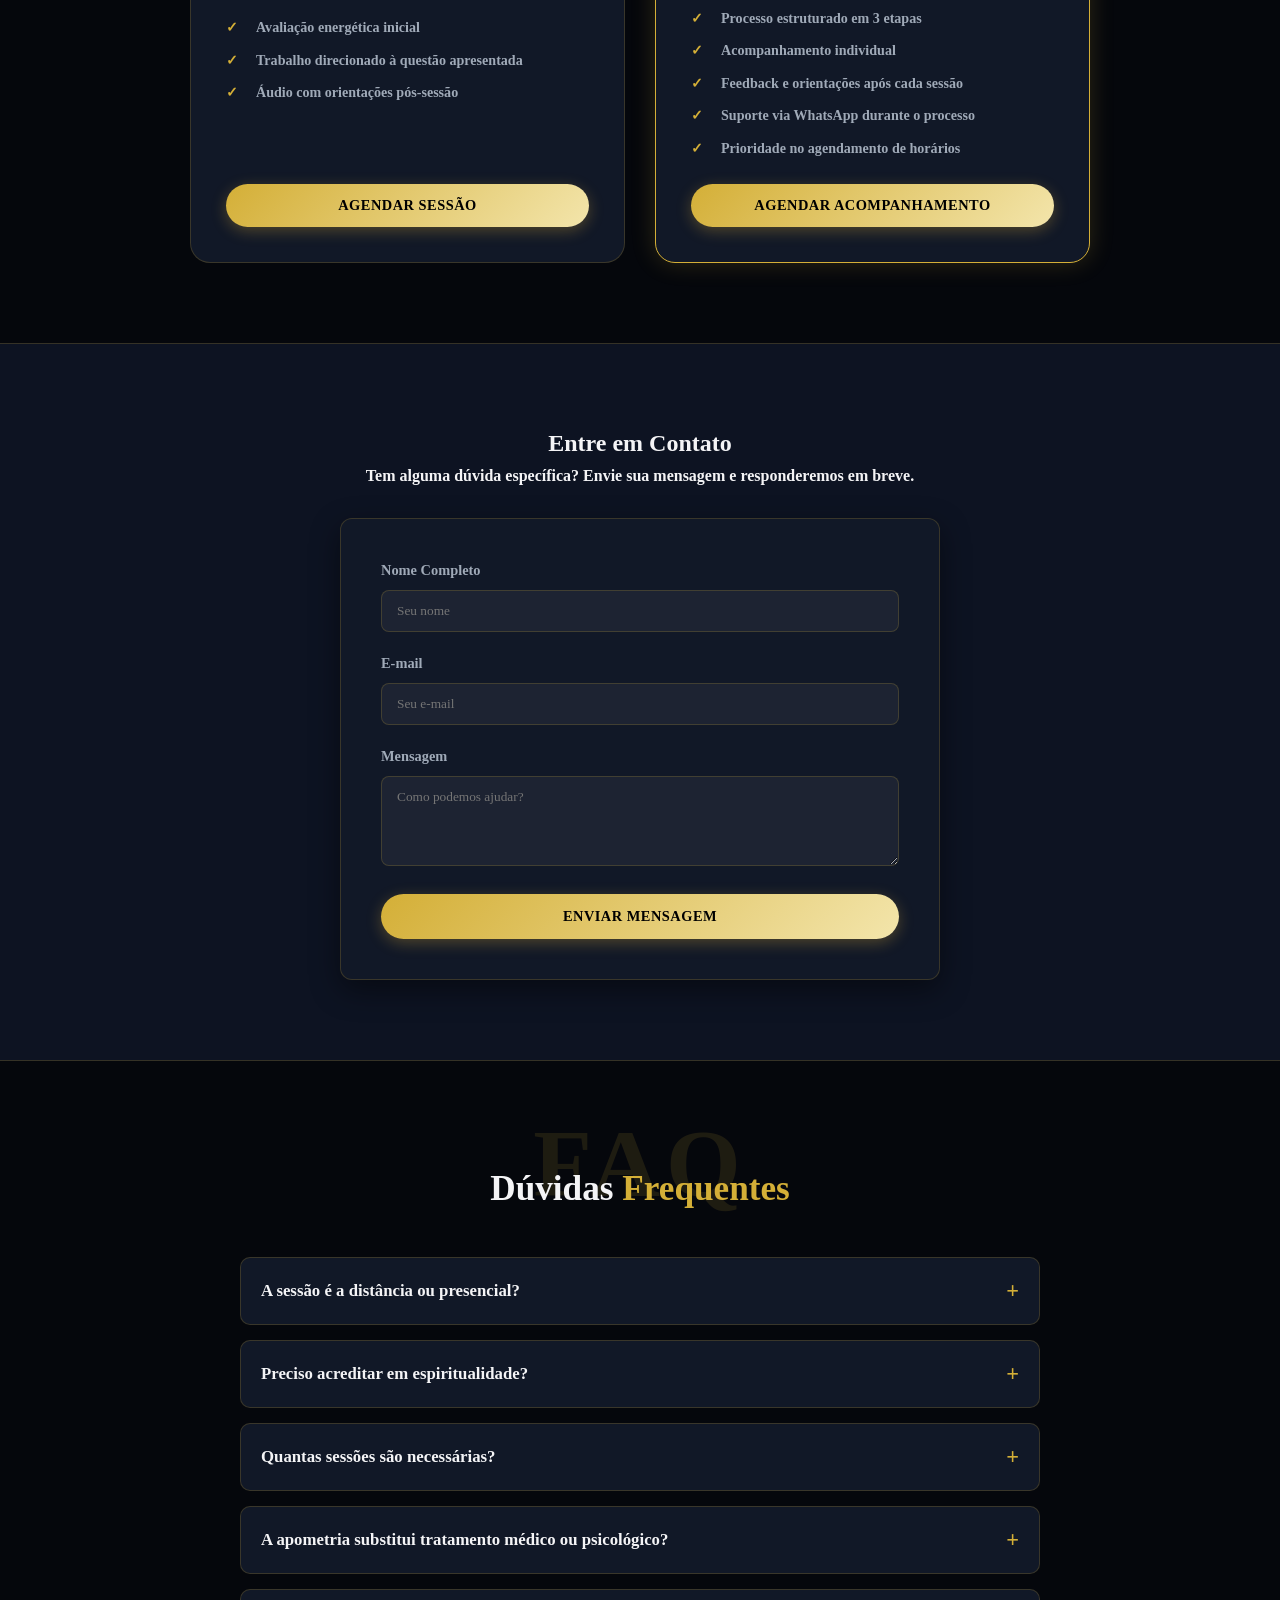
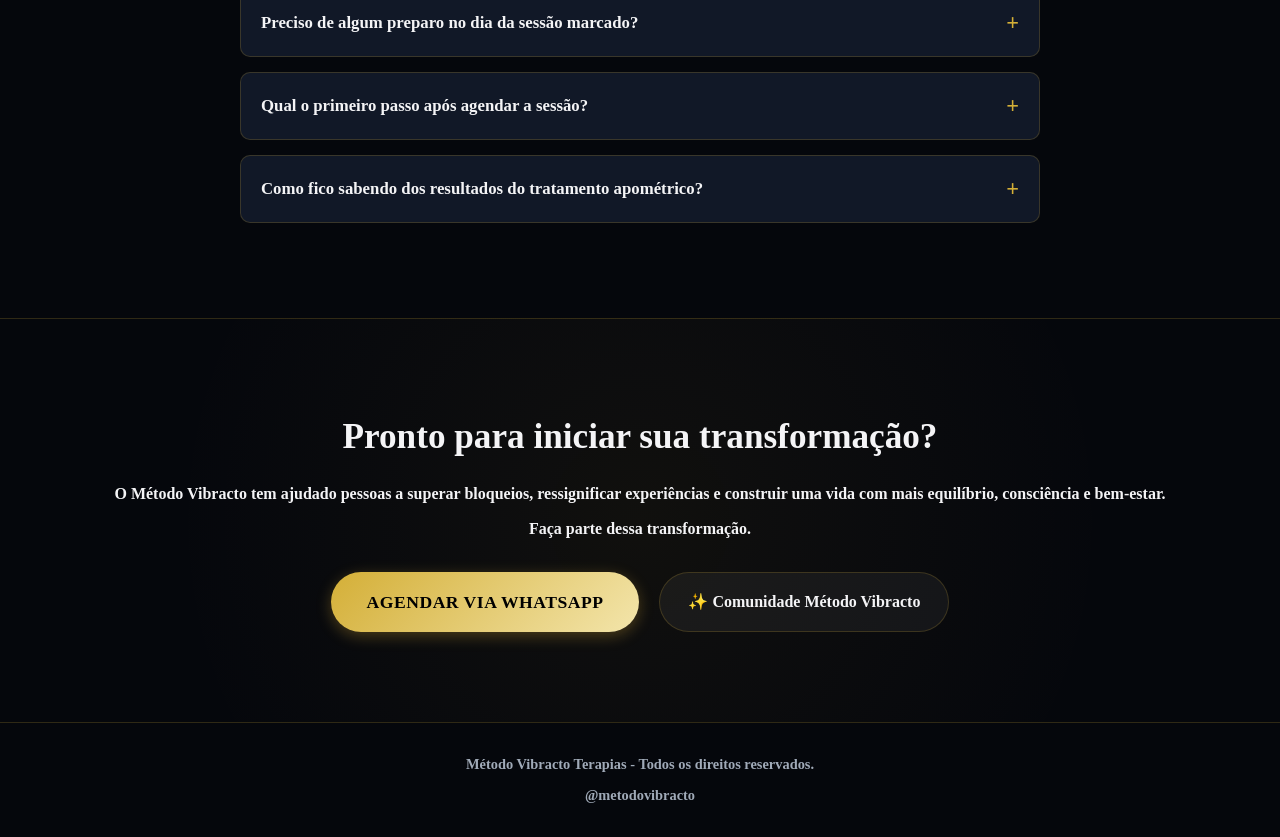
==== commit 72819e39: "Enhance Método Vibracto description in index.html Added a description of the Método Vibracto, emphas" ====
--- a/index.html
+++ b/index.html
@@ -394,7 +394,7 @@
                 
                 <p>Em busca de respostas profundas, especializei-me em Terapia Comportamental, Reiki, Apometria e terapias energéticas integrativas.</p>
                 
-                <p>A síntese dessa bagagem deu origem ao <strong>Método Vibracto</strong> — uma abordagem exclusiva projetada para identificar e destravar áreas como relacionamentos, prosperidade, autoestima e equilíbrio emocional.</p>
+                <p>A síntese dessa bagagem deu origem ao <strong>Método Vibracto</strong> — uma abordagem exclusiva projetada para identificar e destravar áreas como relacionamentos, prosperidade, autoestima e equilíbrio emocional. conduzindo processos de reconexão e alinhamento espiritual com ética e responsabilidade.</p>
                 
                 <p>Hoje, através de atendimentos individuais, cursos e vivências, ofereço um espaço seguro e acolhedor para você se reconectar com a sua verdadeira essência.</p>
             <div style="margin-top: 2.5rem;">
--- a/style.css
+++ b/style.css
@@ -110,169 +110,116 @@
 }
 
 /* ==========================================================================
-   5. Botões
+   /* ==========================================================================
+   5. BOTÕES
    ========================================================================== */
 
 .btn {
-
-     position: relative;
+    position: relative;
     display: inline-flex;
     align-items: center;
     justify-content: center;
-
     overflow: hidden;
-     background: linear-gradient(135deg,
-                 var(--primary-color) 0%,
-                  #aa820a 100%);
-   
-            color: #0d1322;
-   
-            font-weight: 700;
-            padding: 14px 28px;
-   
-            border-radius: var(--radius);
-   
-            text-decoration: none;
-            cursor: pointer;
-   
-            transition: var(--transition);
-   
-            text-transform: uppercase;
-            font-size: 0.9rem;
-            letter-spacing: 0.5px;
-   
-            border: 1px solid rgba(255, 235, 170, 0.6);
-   
-            box-shadow: 
-                0 4px 20px rgba(212, 175, 55, 0.4),
-                0 0 12px rgba(212, 175, 55, 0.2),
-                inset 0 1px 1px rgba(255, 255, 255, 0.6);
-        }
-
-/* Reflexo dourado passando no botão */
-
-        .btn::before {
-            content: "";
-            position: absolute;
-            top: 0;
-            left: -100%;
-            width: 60%;
-            height: 100%;
-            background: linear-gradient(
-                120deg, 
-                transparent 0%, 
-                rgba(255, 255, 255, 0.55) 50%, 
-                transparent 100%
-            );
-            transform: skewX(-25deg);
-            transition: left 0.75s ease-in-out;
-        }
-
-        .btn:hover {
-            transform: translateY(-2px);
-            background: linear-gradient(135deg, #e5be48 0%, #bb931b 100%);
-            box-shadow: 
-                0 6px 28px rgba(212, 175, 55, 0.65),
-                0 0 18px rgba(212, 175, 55, 0.4),
-                inset 0 1px 2px rgba(255, 255, 255, 0.8);
-        }
-
-        .btn:hover::before {
-            left: 140%;
-        }
-
-        .btn-large {
-            padding: 18px 36px;
-            font-size: 1.05rem;
-        }
-
-        .btn-sm {
-            padding: 10px 20px;
-            font-size: 0.85rem;
-        }
-/* Botão Dourado Neon com Piscar Suave */
-        .btn-gold-neon {
-            position: relative;
-            display: inline-flex;
-            align-items: center;
-            justify-content: center;
-            color: #05070c !important;
-            background: linear-gradient(135deg, var(--primary-color), #aa820a);
-            font-weight: 800;
-            text-transform: uppercase;
-            text-decoration: none;
-            border-radius: var(--radius);
-            border: 1px solid rgba(255, 235, 170, 0.8);
-            cursor: pointer;
-            white-space: nowrap;
-            transition: var(--transition);
-            
-            /* Efeito de iluminação contínua */
-            animation: glowPulse 2.5s infinite ease-in-out;
-        }
-
-        .btn-gold-neon:hover {
-            transform: scale(1.05);
-            filter: brightness(1.2);
-        }
-
-        /* Animação Neon Flutuante */
-        @keyframes glowPulse {
-            0% {
-                box-shadow: 
-                    0 0 8px rgba(212, 175, 55, 0.6),
-                    0 0 15px rgba(212, 175, 55, 0.4),
-                    0 0 25px rgba(212, 175, 55, 0.2),
-                    inset 0 0 8px rgba(255, 255, 255, 0.6);
-            }
-            50% {
-                box-shadow: 
-                    0 0 15px rgba(212, 175, 55, 0.9),
-                    0 0 30px rgba(212, 175, 55, 0.7),
-                    0 0 50px rgba(212, 175, 55, 0.5),
-                    0 0 70px rgba(212, 175, 55, 0.3),
-                    inset 0 0 12px rgba(255, 255, 255, 0.9);
-            }
-            100% {
-                box-shadow: 
-                    0 0 8px rgba(212, 175, 55, 0.6),
-                    0 0 15px rgba(212, 175, 55, 0.4),
-                    0 0 25px rgba(212, 175, 55, 0.2),
-                    inset 0 0 8px rgba(255, 255, 255, 0.6);
-            }
-        }
-
-       h1,
-h2,
-h3,
-h4 {
-
-    color:var(--text-light);
-    font-weight:700;
-    line-height:1.2;
-
-}
-
-
-h1 {
-
-    font-size:3rem;
-
-}
-
-
-h2 {
-
-    font-size:2.2rem;
-    margin-bottom:25px;
-
-}
-
-
-h3 {
-
-    font-size:1.3rem;
-
+    background: linear-gradient(135deg, var(--primary-color) 0%, #aa820a 100%);
+    color: #0d1322;
+    font-weight: 700;
+    padding: 14px 28px;
+    border-radius: var(--radius);
+    text-decoration: none;
+    cursor: pointer;
+    transition: var(--transition);
+    text-transform: uppercase;
+    font-size: 0.9rem;
+    letter-spacing: 0.5px;
+    border: 1px solid rgba(255, 235, 170, 0.6);
+    box-shadow: 
+        0 4px 20px rgba(212, 175, 55, 0.4),
+        0 0 12px rgba(212, 175, 55, 0.2),
+        inset 0 1px 1px rgba(255, 255, 255, 0.6);
+}
+
+/* Reflexo dourado passando no botão ao passar o mouse */
+.btn::before {
+    content: "";
+    position: absolute;
+    top: 0;
+    left: -100%;
+    width: 60%;
+    height: 100%;
+    background: linear-gradient(
+        120deg, 
+        transparent 0%, 
+        rgba(255, 255, 255, 0.55) 50%, 
+        transparent 100%
+    );
+    transform: skewX(-25deg);
+    transition: left 0.75s ease-in-out;
+}
+
+.btn:hover {
+    transform: translateY(-2px);
+    background: linear-gradient(135deg, #e5be48 0%, #bb931b 100%);
+    box-shadow: 
+        0 6px 28px rgba(212, 175, 55, 0.65),
+        0 0 18px rgba(212, 175, 55, 0.4),
+        inset 0 1px 2px rgba(255, 255, 255, 0.8);
+}
+
+.btn:hover::before {
+    left: 140%;
+}
+
+/* Tamanhos de Botão */
+.btn-large {
+    padding: 18px 36px;
+    font-size: 1.05rem;
+}
+
+.btn-sm {
+    padding: 10px 20px;
+    font-size: 0.85rem;
+}
+
+/* Efeito Dourado Neon com Piscar Suave (Modificador) */
+.btn-gold-neon {
+    font-weight: 800;
+    color: #05070c !important;
+    border: 1px solid rgba(255, 235, 170, 0.8);
+    white-space: nowrap;
+    
+    /* Animação contínua do neon */
+    animation: glowPulse 2.5s infinite ease-in-out;
+}
+
+.btn-gold-neon:hover {
+    transform: scale(1.04) translateY(-2px);
+    filter: brightness(1.2);
+}
+
+/* Animação Neon Flutuante */
+@keyframes glowPulse {
+    0% {
+        box-shadow: 
+            0 0 8px rgba(212, 175, 55, 0.6),
+            0 0 15px rgba(212, 175, 55, 0.4),
+            0 0 25px rgba(212, 175, 55, 0.2),
+            inset 0 0 8px rgba(255, 255, 255, 0.6);
+    }
+    50% {
+        box-shadow: 
+            0 0 15px rgba(212, 175, 55, 0.9),
+            0 0 30px rgba(212, 175, 55, 0.7),
+            0 0 50px rgba(212, 175, 55, 0.5),
+            0 0 70px rgba(212, 175, 55, 0.3),
+            inset 0 0 12px rgba(255, 255, 255, 0.9);
+    }
+    100% {
+        box-shadow: 
+            0 0 8px rgba(212, 175, 55, 0.6),
+            0 0 15px rgba(212, 175, 55, 0.4),
+            0 0 25px rgba(212, 175, 55, 0.2),
+            inset 0 0 8px rgba(255, 255, 255, 0.6);
+    }
 }
 
         /* ==========================================================================
@@ -432,17 +379,18 @@
 }
 
 .hero-text h1 {
-    font-size: 1.8rem;
+    font-size: 1.5rem;
     line-height: 1.25;
     margin-bottom: 16px;
 }
 
 .hero-text h1 span {
     color: var(--primary-color);
-    font-size: 0.60em;
+    font-size: 0.50em;
     font-weight: 600;
     display: block;
-    margin-top: 10px; 
+    margin-top: 10px;
+    white-space: nowrap;
 }
 
 .hero-text p {
@@ -482,6 +430,11 @@
     .hero-text {
         max-width: 100%;
         padding-bottom: 0;
+    }
+
+   .hero-text h1 span {
+        font-size: 0.60em;       /* Ajusta o tamanho no celular */
+        white-space: normal;     /* Permite quebrar linha no celular se a tela for muito pequena */
     }
 
     .hero-image {
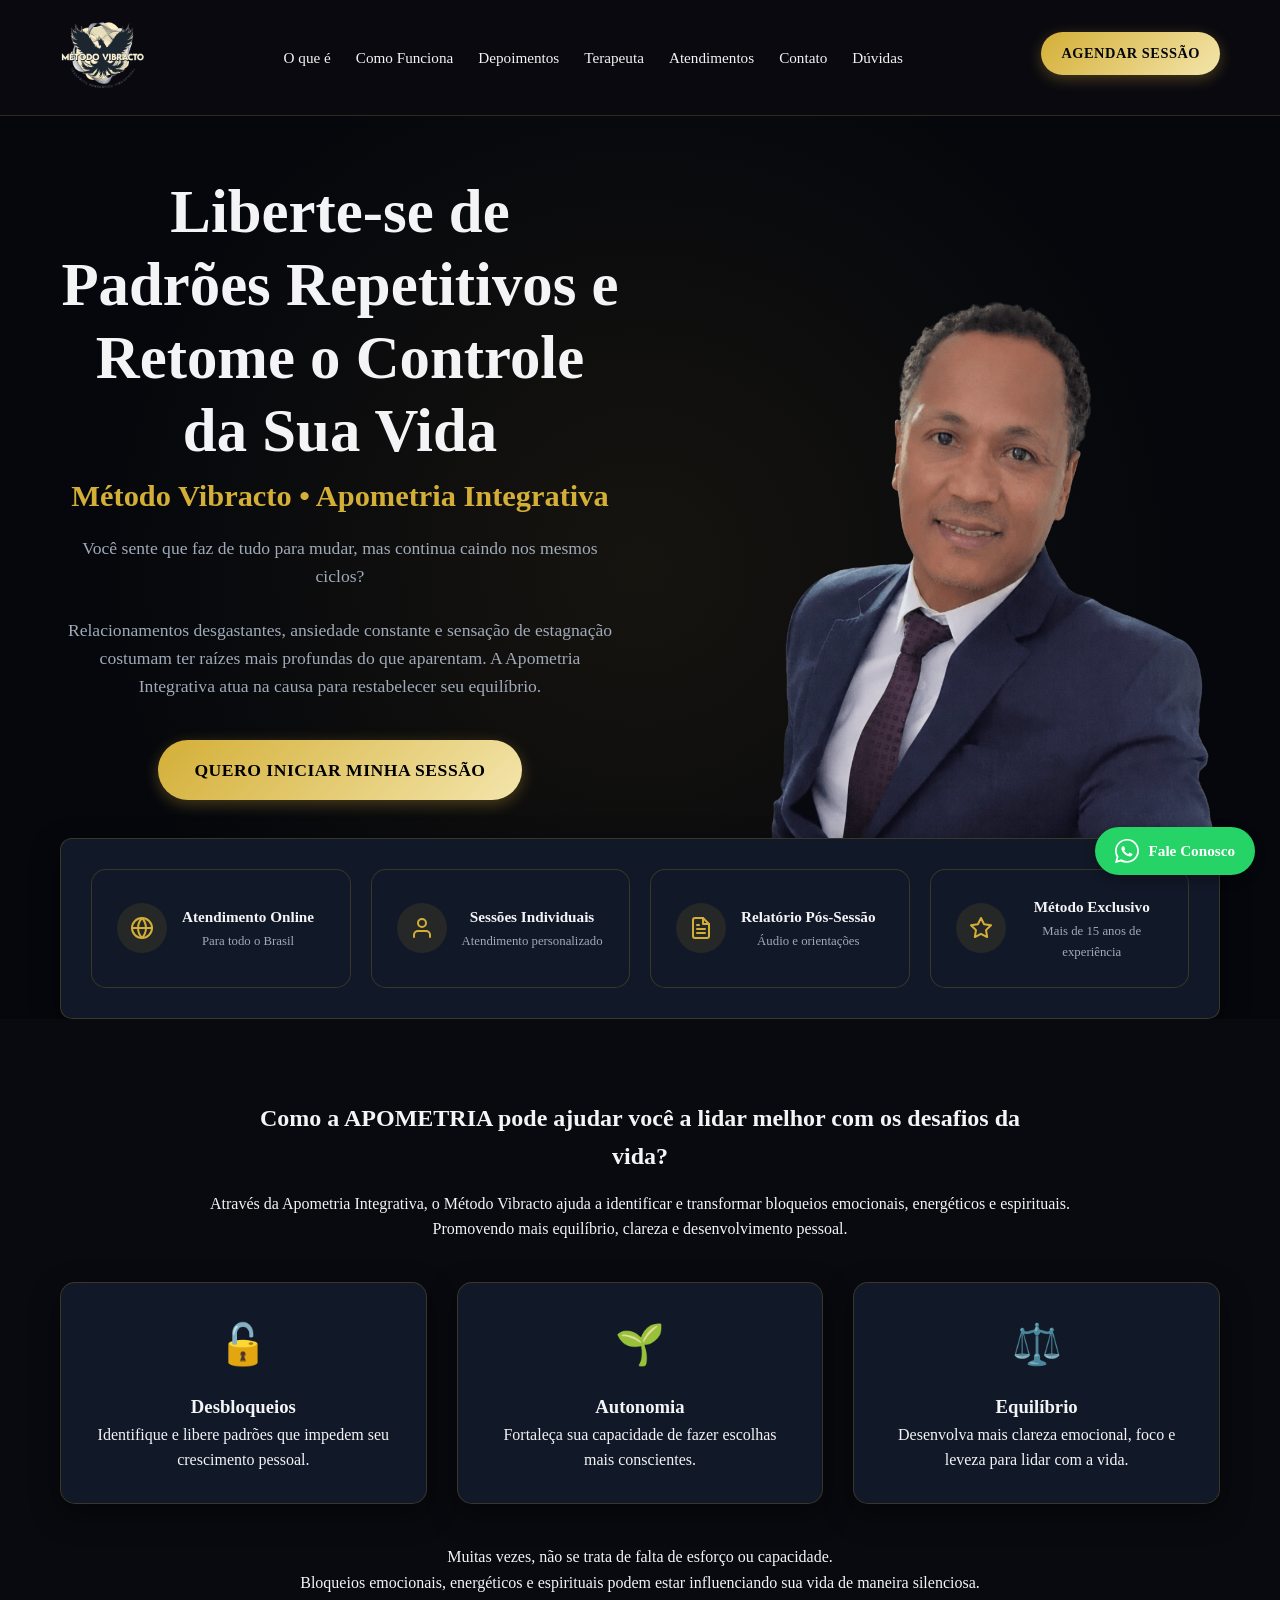
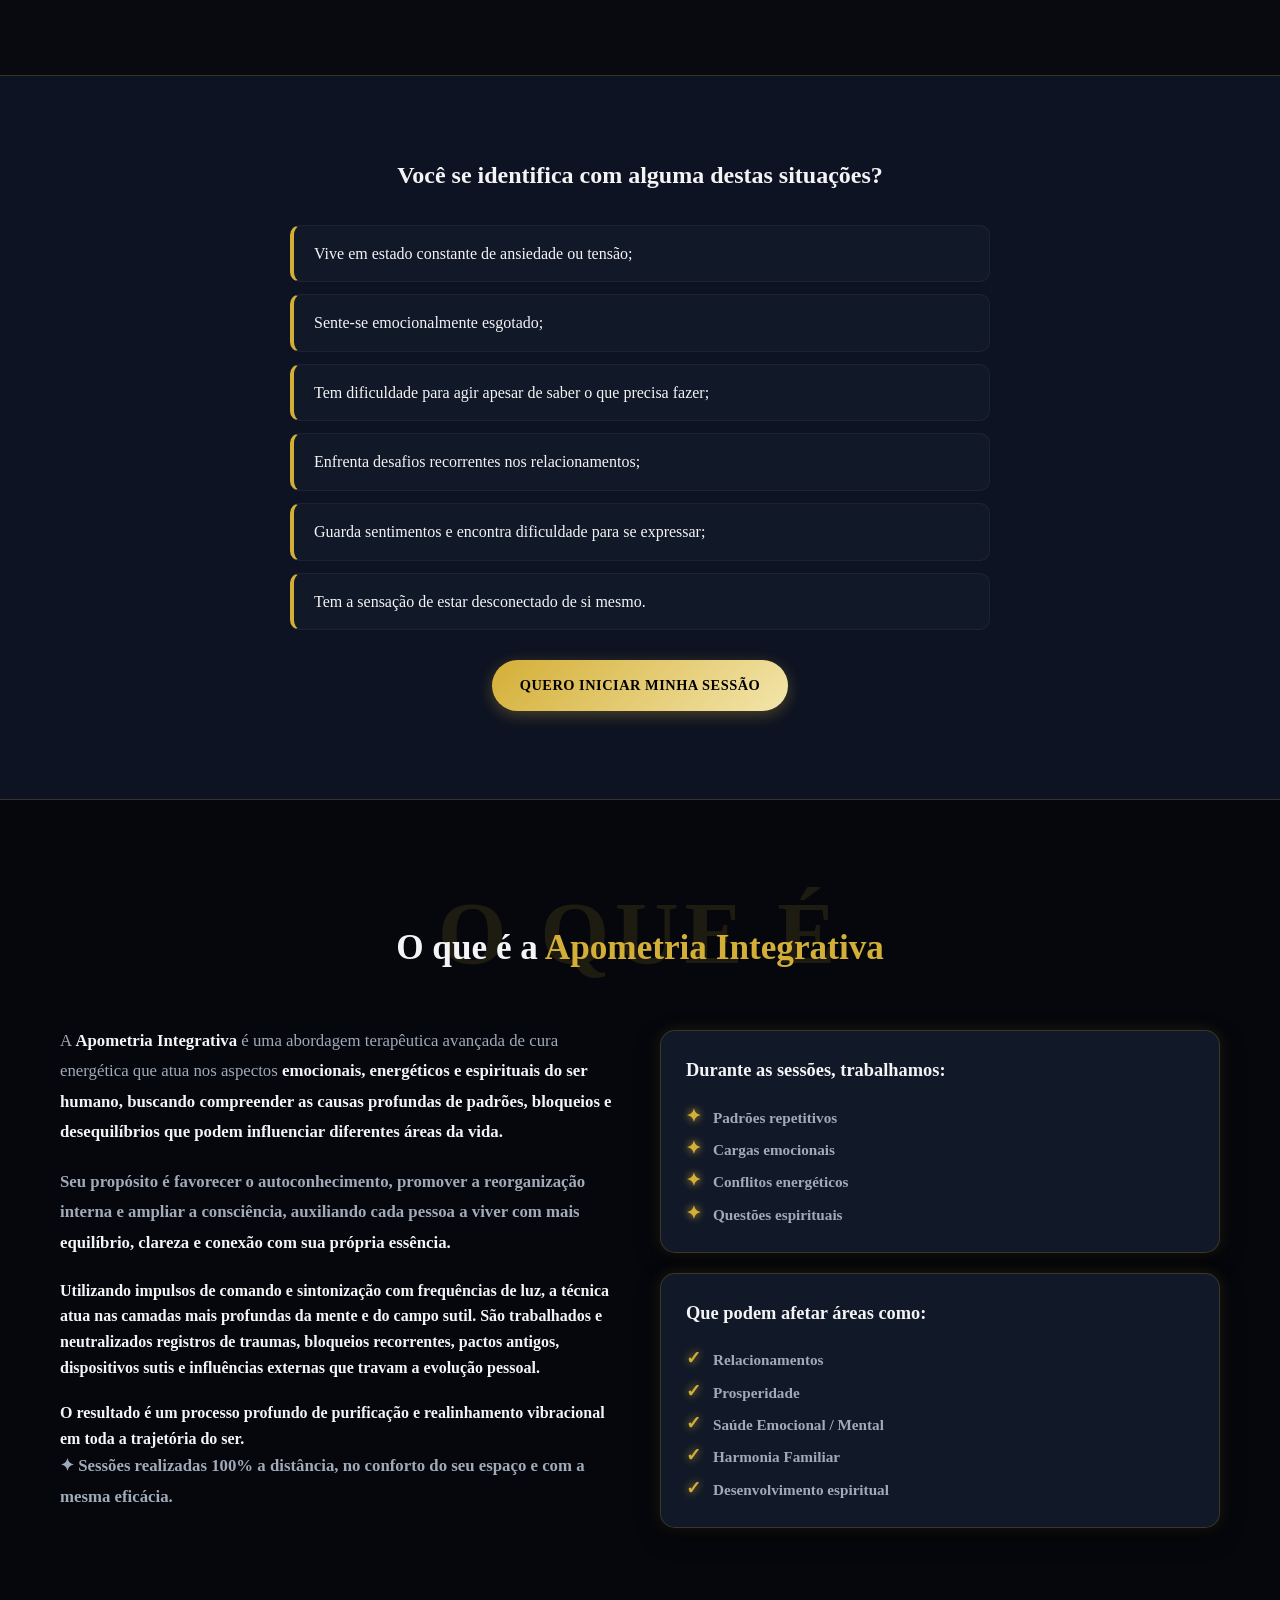
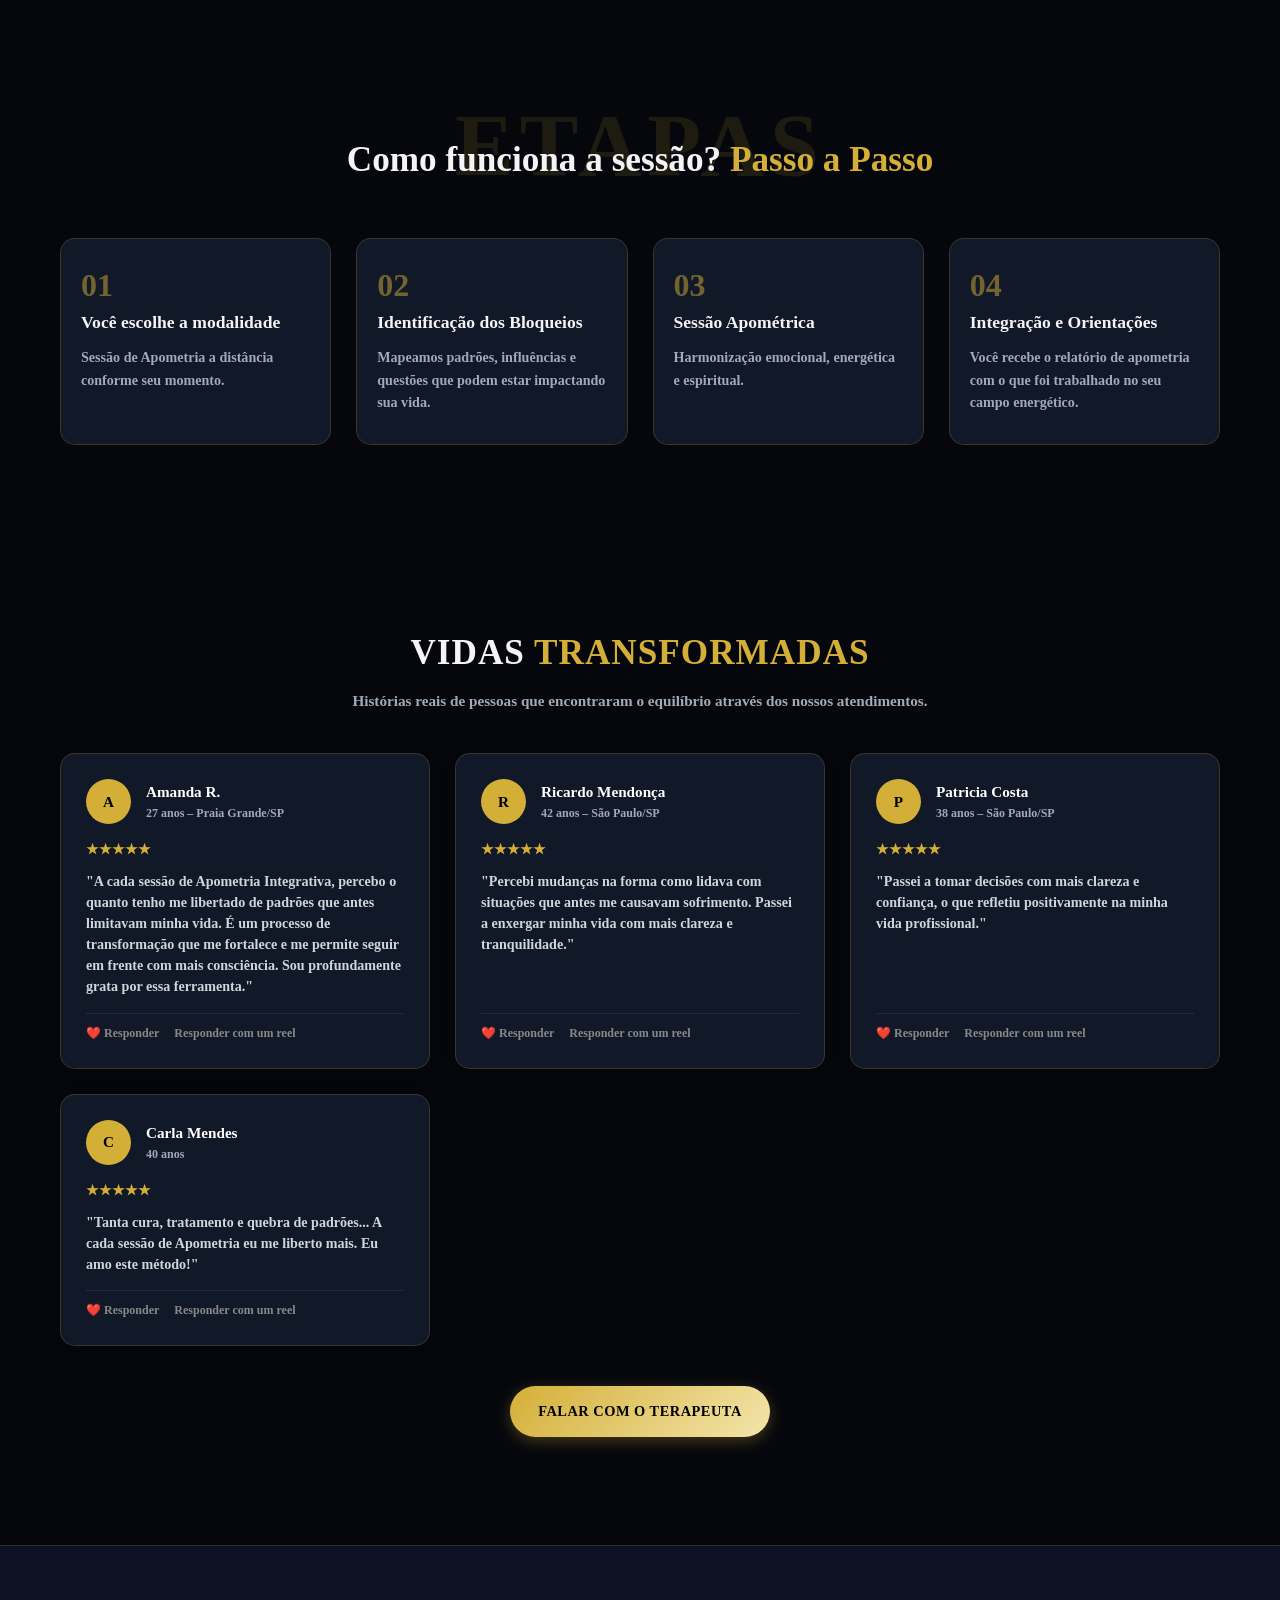
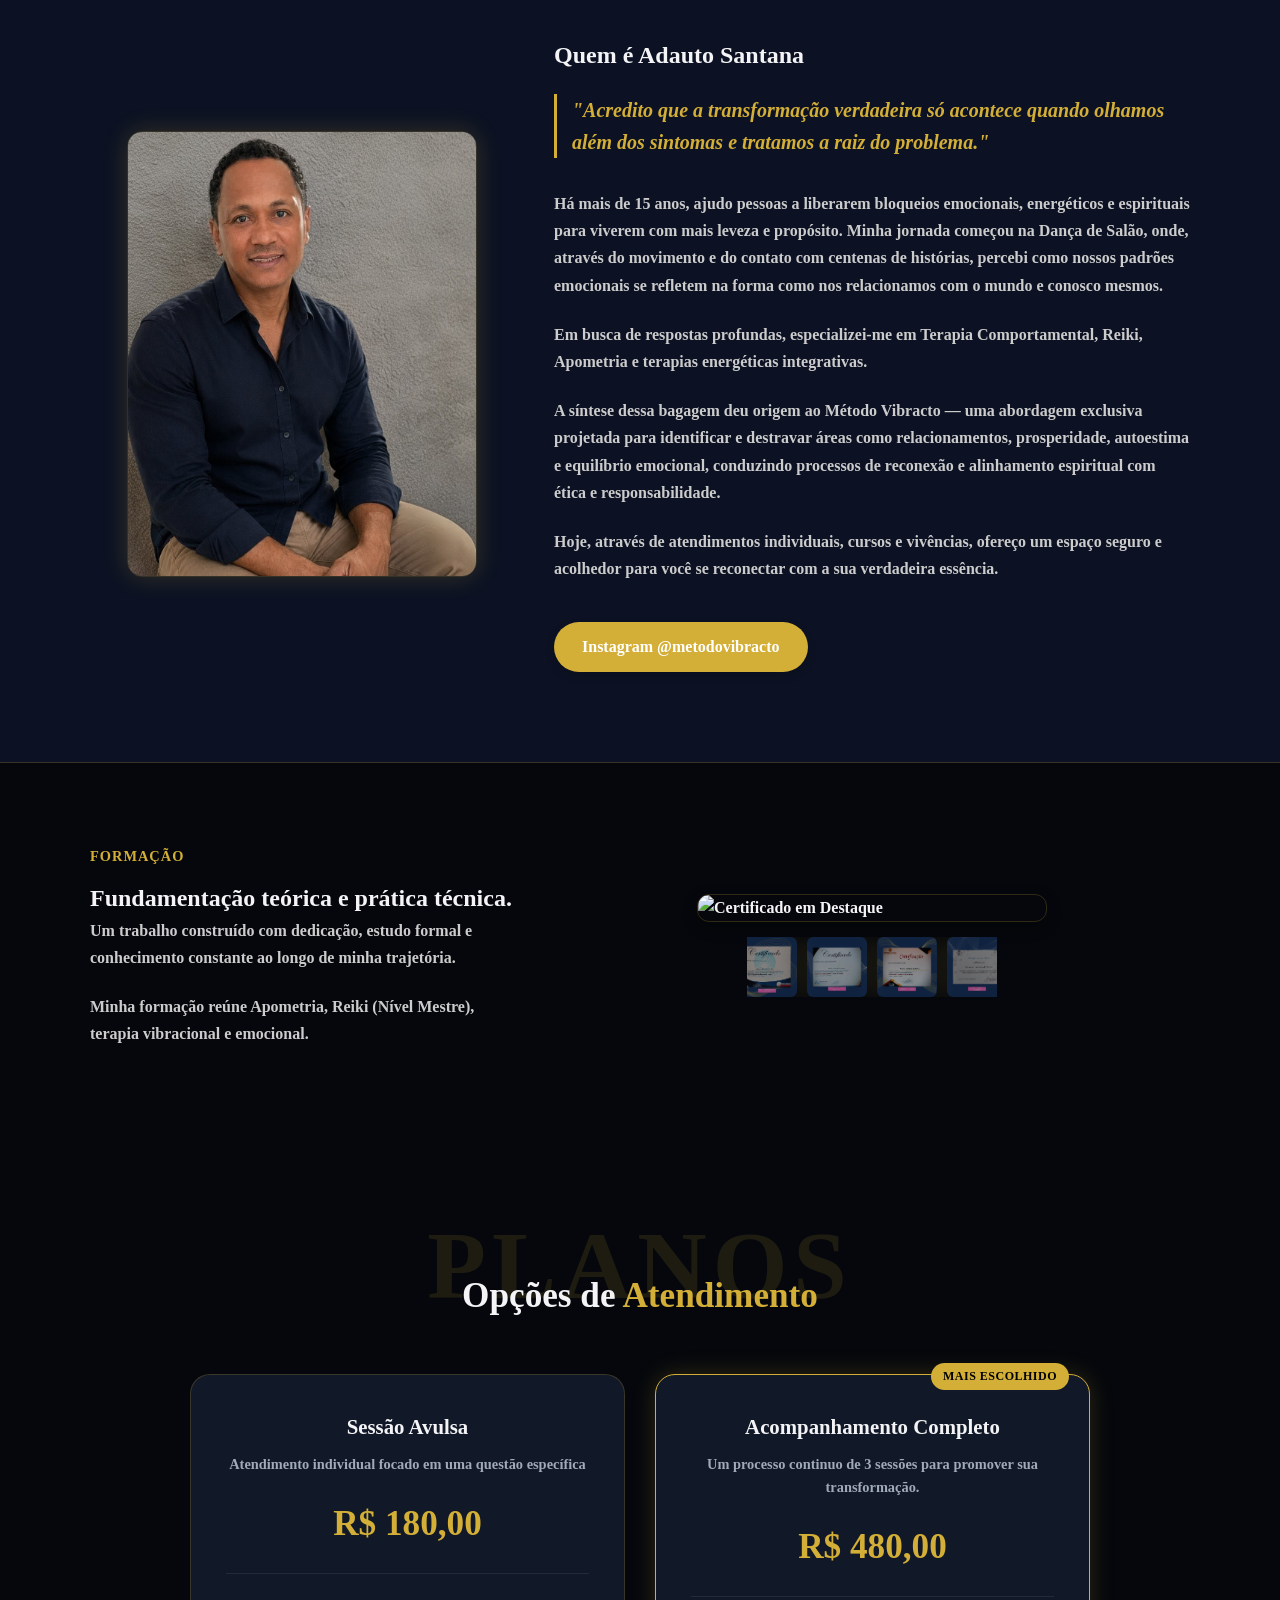
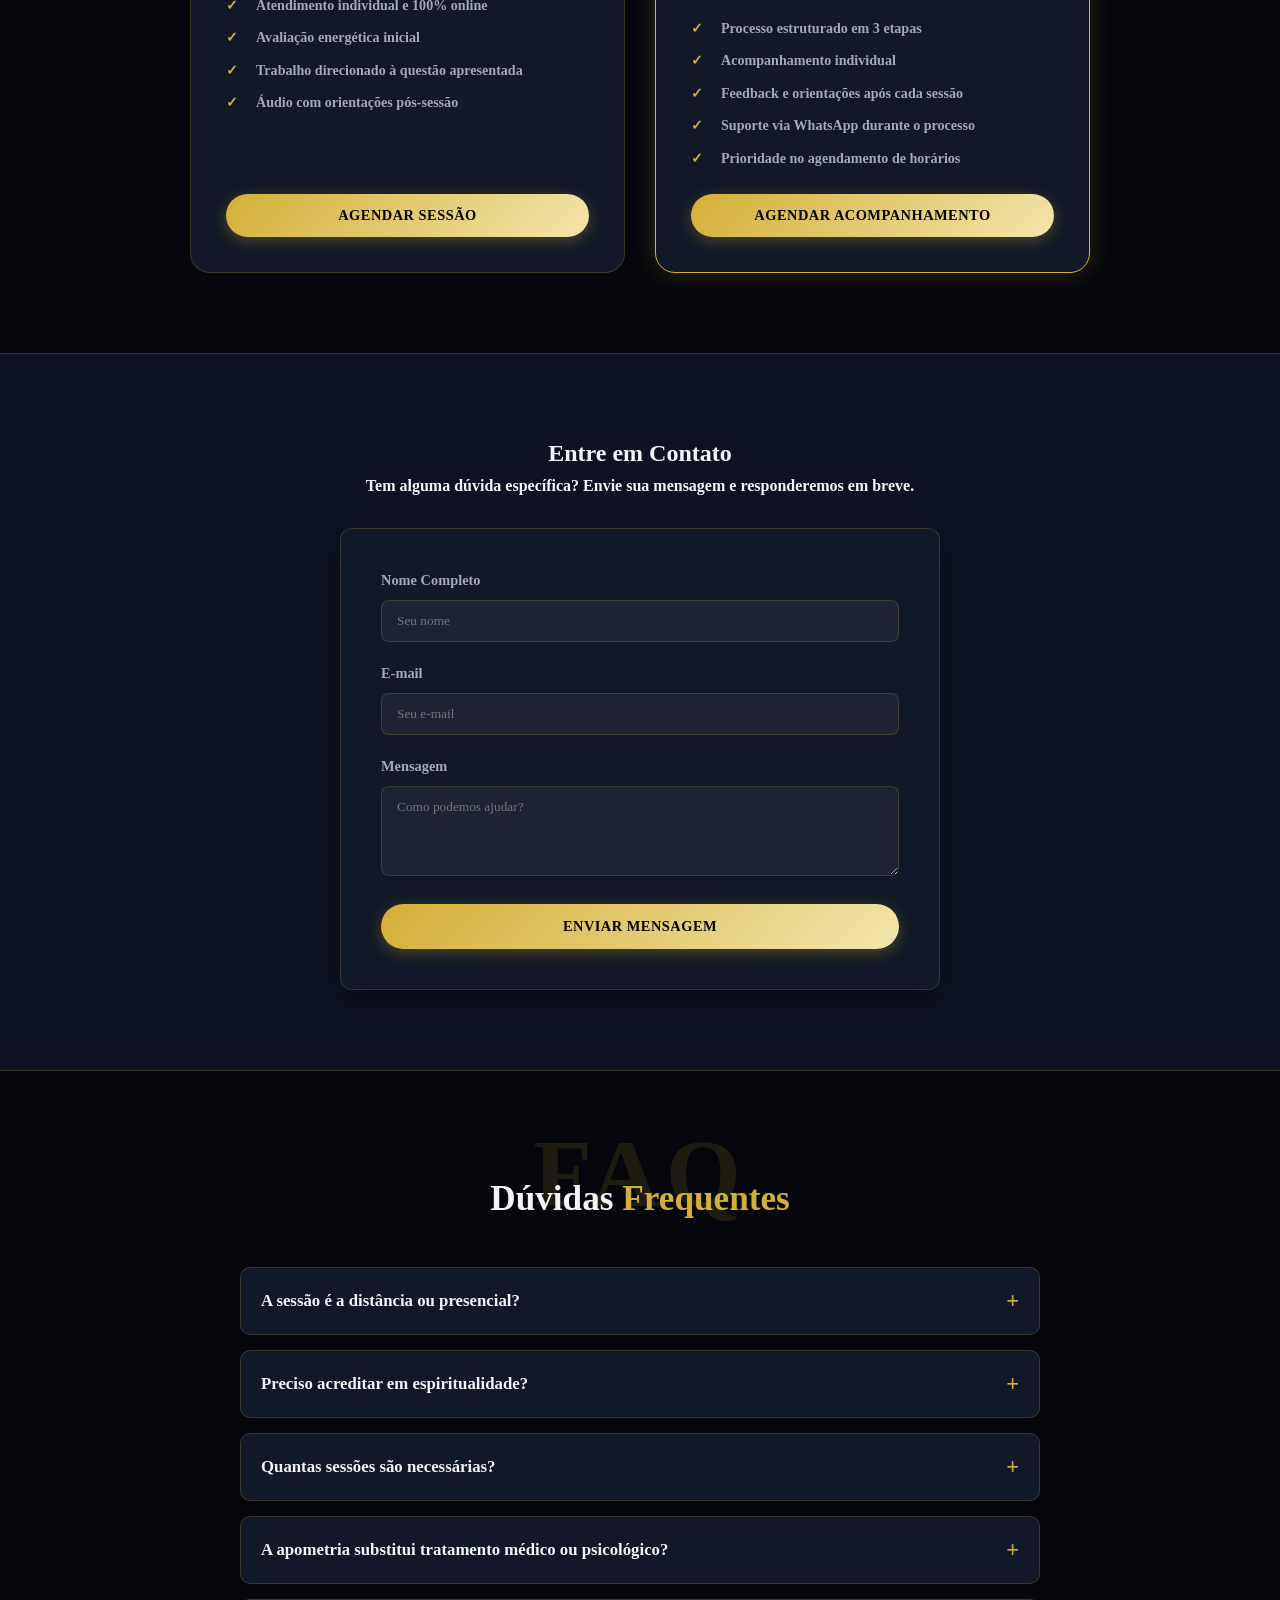
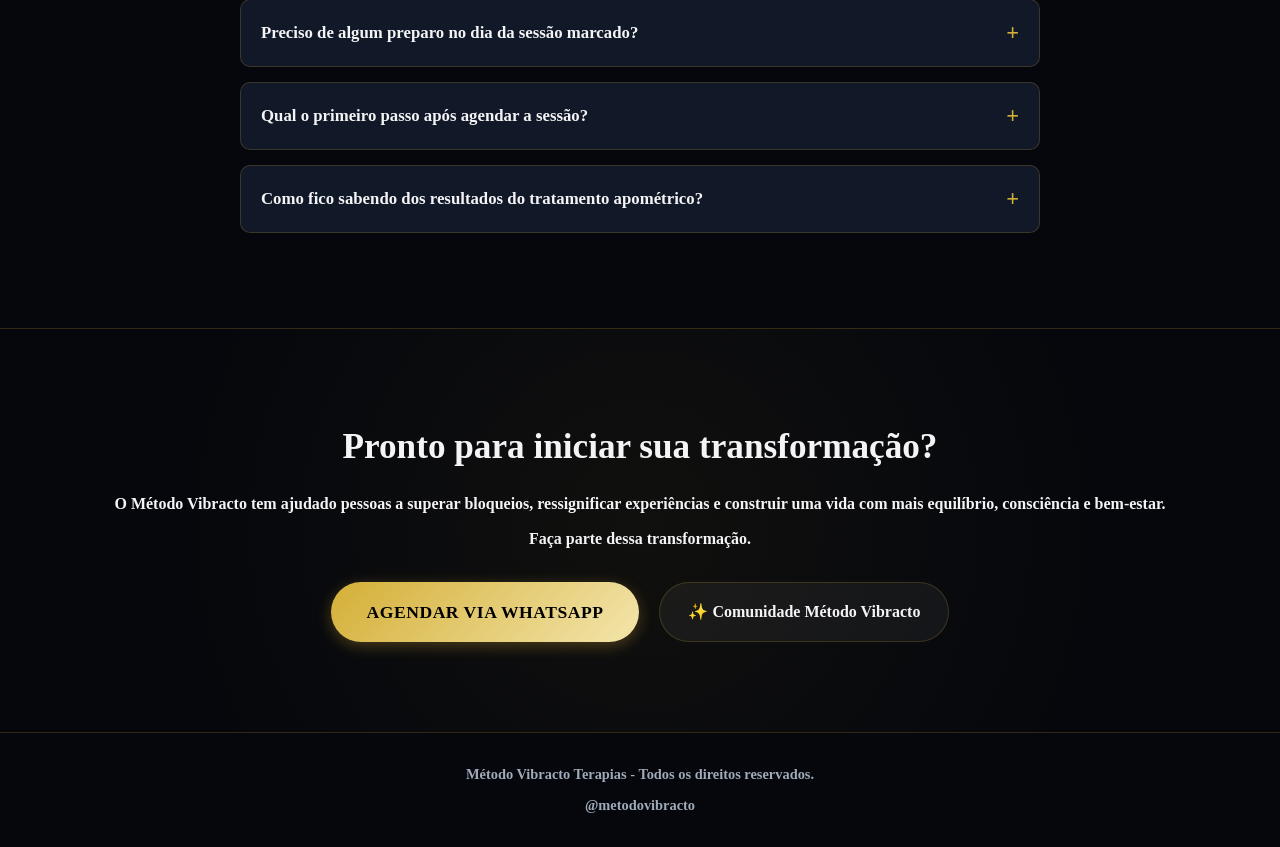
==== commit cecd4706: "Refactor therapist section and carousel functionality Updated therapist section and improved formatt" ====
--- a/index.html
+++ b/index.html
@@ -374,8 +374,7 @@
     </div>
 </section>
 
-    <!-- Seção Terapeuta -->
-<section id="terapeuta" class="therapist">
+    <section id="terapeuta" class="therapist">
     <div class="container">
         <div class="therapist-grid">
             <div class="therapist-image">
@@ -394,7 +393,7 @@
                 
                 <p>Em busca de respostas profundas, especializei-me em Terapia Comportamental, Reiki, Apometria e terapias energéticas integrativas.</p>
                 
-                <p>A síntese dessa bagagem deu origem ao <strong>Método Vibracto</strong> — uma abordagem exclusiva projetada para identificar e destravar áreas como relacionamentos, prosperidade, autoestima e equilíbrio emocional. conduzindo processos de reconexão e alinhamento espiritual com ética e responsabilidade.</p>
+                <p>A síntese dessa bagagem deu origem ao <strong>Método Vibracto</strong> — uma abordagem exclusiva projetada para identificar e destravar áreas como relacionamentos, prosperidade, autoestima e equilíbrio emocional, conduzindo processos de reconexão e alinhamento espiritual com ética e responsabilidade.</p>
                 
                 <p>Hoje, através de atendimentos individuais, cursos e vivências, ofereço um espaço seguro e acolhedor para você se reconectar com a sua verdadeira essência.</p>
             <div style="margin-top: 2.5rem;">
@@ -407,43 +406,45 @@
     </div>
 </section>
 
+<!-- Subseção de Formação e Certificados -->
 <section class="formacao-section">
-  <div class="therapist-grid">
-
-    <!-- Coluna Esquerda: Informações de Formação -->
-    <div class="therapist-info">
-      <span class="subtitulo-tag">FORMAÇÃO</span>
-      <h2>Fundamentação teórica e prática técnica.</h2>
-      <p>Um trabalho construido com dedicação, estudo formal e conhecimento constante ao longo de minha trajetória.</p>
-      <p>Minha formação reúne Apometria, Reiki (Nível Mestre), terapia vibracional e emocional.</p>
+  <div class="container">
+    <div class="therapist-grid">
+
+      <!-- Coluna Esquerda: Informações de Formação -->
+      <div class="therapist-info">
+        <span class="subtitulo-tag" style="color: #D4AF37; font-weight: 700; letter-spacing: 1px; font-size: 0.9rem;">FORMAÇÃO</span>
+        <h2 style="margin-top: 10px;">Fundamentação teórica e prática técnica.</h2>
+        <p>Um trabalho construído com dedicação, estudo formal e conhecimento constante ao longo de minha trajetória.</p>
+        <p>Minha formação reúne Apometria, Reiki (Nível Mestre), terapia vibracional e emocional.</p>
+      </div>
+
+      <!-- Coluna Direita: Imagem Principal em Destaque + Miniaturas -->
+      <div class="therapist-image">
+        <!-- Certificado Principal em Destaque -->
+        <img id="certificado-destaque" src="certificado1.png" alt="Certificado em Destaque" style="width: 100%; border-radius: 12px; box-shadow: 0 5px 15px rgba(0,0,0,0.3);">
+        
+        <!-- Carrossel de Miniaturas -->
+        <div class="carousel-container" style="margin-top: 15px; overflow-x: auto;">
+          <div class="carousel-track" style="display: flex; gap: 10px;">
+            <img class="mini-cert" src="certificado1.png" alt="Certificado 1" onclick="trocarDestaqueManualmente(0)" style="width: 60px; height: 60px; object-fit: cover; cursor: pointer; border-radius: 6px;">
+            <img class="mini-cert" src="certificado2.png" alt="Certificado 2" onclick="trocarDestaqueManualmente(1)" style="width: 60px; height: 60px; object-fit: cover; cursor: pointer; border-radius: 6px;">
+            <img class="mini-cert" src="certificado3.png" alt="Certificado 3" onclick="trocarDestaqueManualmente(2)" style="width: 60px; height: 60px; object-fit: cover; cursor: pointer; border-radius: 6px;">
+            <img class="mini-cert" src="certificado4.png" alt="Certificado 4" onclick="trocarDestaqueManualmente(3)" style="width: 60px; height: 60px; object-fit: cover; cursor: pointer; border-radius: 6px;">
+            <img class="mini-cert" src="certificado5.png" alt="Certificado 5" onclick="trocarDestaqueManualmente(4)" style="width: 60px; height: 60px; object-fit: cover; cursor: pointer; border-radius: 6px;">
+            <img class="mini-cert" src="certificado6.png" alt="Certificado 6" onclick="trocarDestaqueManualmente(5)" style="width: 60px; height: 60px; object-fit: cover; cursor: pointer; border-radius: 6px;">
+            <img class="mini-cert" src="certificado7.png" alt="Certificado 7" onclick="trocarDestaqueManualmente(6)" style="width: 60px; height: 60px; object-fit: cover; cursor: pointer; border-radius: 6px;">
+            <img class="mini-cert" src="certificado8.png" alt="Certificado 8" onclick="trocarDestaqueManualmente(7)" style="width: 60px; height: 60px; object-fit: cover; cursor: pointer; border-radius: 6px;">
+          </div>
+        </div>
+      </div>
+
     </div>
-
-    <!-- Coluna Direita: Imagem Principal em Destaque + Miniaturas -->
-    <div class="therapist-image">
-      <!-- Certificado Principal em Destaque -->
-      <img id="certificado-destaque" src="certificado1.png" alt="Certificado em Destaque">
-      
-      <!-- Carrossel de Miniaturas -->
-      <div class="carousel-container">
-        <div class="carousel-track">
-          <img class="mini-cert" src="certificado1.png" alt="Certificado 1" onclick="trocarDestaqueManualmente(0)">
-          <img class="mini-cert" src="certificado2.png" alt="Certificado 2" onclick="trocarDestaqueManualmente(1)">
-          <img class="mini-cert" src="certificado3.png" alt="Certificado 3" onclick="trocarDestaqueManualmente(2)">
-          <img class="mini-cert" src="certificado4.png" alt="Certificado 4" onclick="trocarDestaqueManualmente(3)">
-          <img class="mini-cert" src="certificado5.png" alt="Certificado 5" onclick="trocarDestaqueManualmente(4)">
-          <img class="mini-cert" src="certificado6.png" alt="Certificado 6" onclick="trocarDestaqueManualmente(5)">
-          <img class="mini-cert" src="certificado7.png" alt="Certificado 7" onclick="trocarDestaqueManualmente(6)">
-          <img class="mini-cert" src="certificado8.png" alt="Certificado 8" onclick="trocarDestaqueManualmente(7)">
-        </div>
-      </div>
-    </div>
-
   </div>
 </section>
 
-<!-- Script de Controle Automático e Manual -->
+<!-- Script de Controle Automático e Manual dos Certificados -->
 <script>
-  // Lista com o nome exato das suas imagens (respeite maiúsculas/minúsculas)
   const listaCertificados = [
     "certificado1.png",
     "certificado2.png",
@@ -466,11 +467,10 @@
       imgDestaque.src = listaCertificados[index];
     }
 
-    // Marca a miniatura correspondente com borda ativa
     miniaturas.forEach((mini, i) => {
       if (i === index) {
         mini.style.opacity = "1";
-        mini.style.border = "2px solid #00ff88";
+        mini.style.border = "2px solid #D4AF37";
       } else {
         mini.style.opacity = "0.6";
         mini.style.border = "none";
@@ -486,12 +486,10 @@
   function trocarDestaqueManualmente(index) {
     indiceAtual = index;
     atualizarCertificado(indiceAtual);
-    // Reinicia o tempo automático quando o usuário clica
     clearInterval(temporizadorSlide);
     temporizadorSlide = setInterval(proximoSlide, 3500);
   }
 
-  // Inicia a troca automática a cada 3,5 segundos
   window.addEventListener('DOMContentLoaded', () => {
     atualizarCertificado(0);
     temporizadorSlide = setInterval(proximoSlide, 3500);
